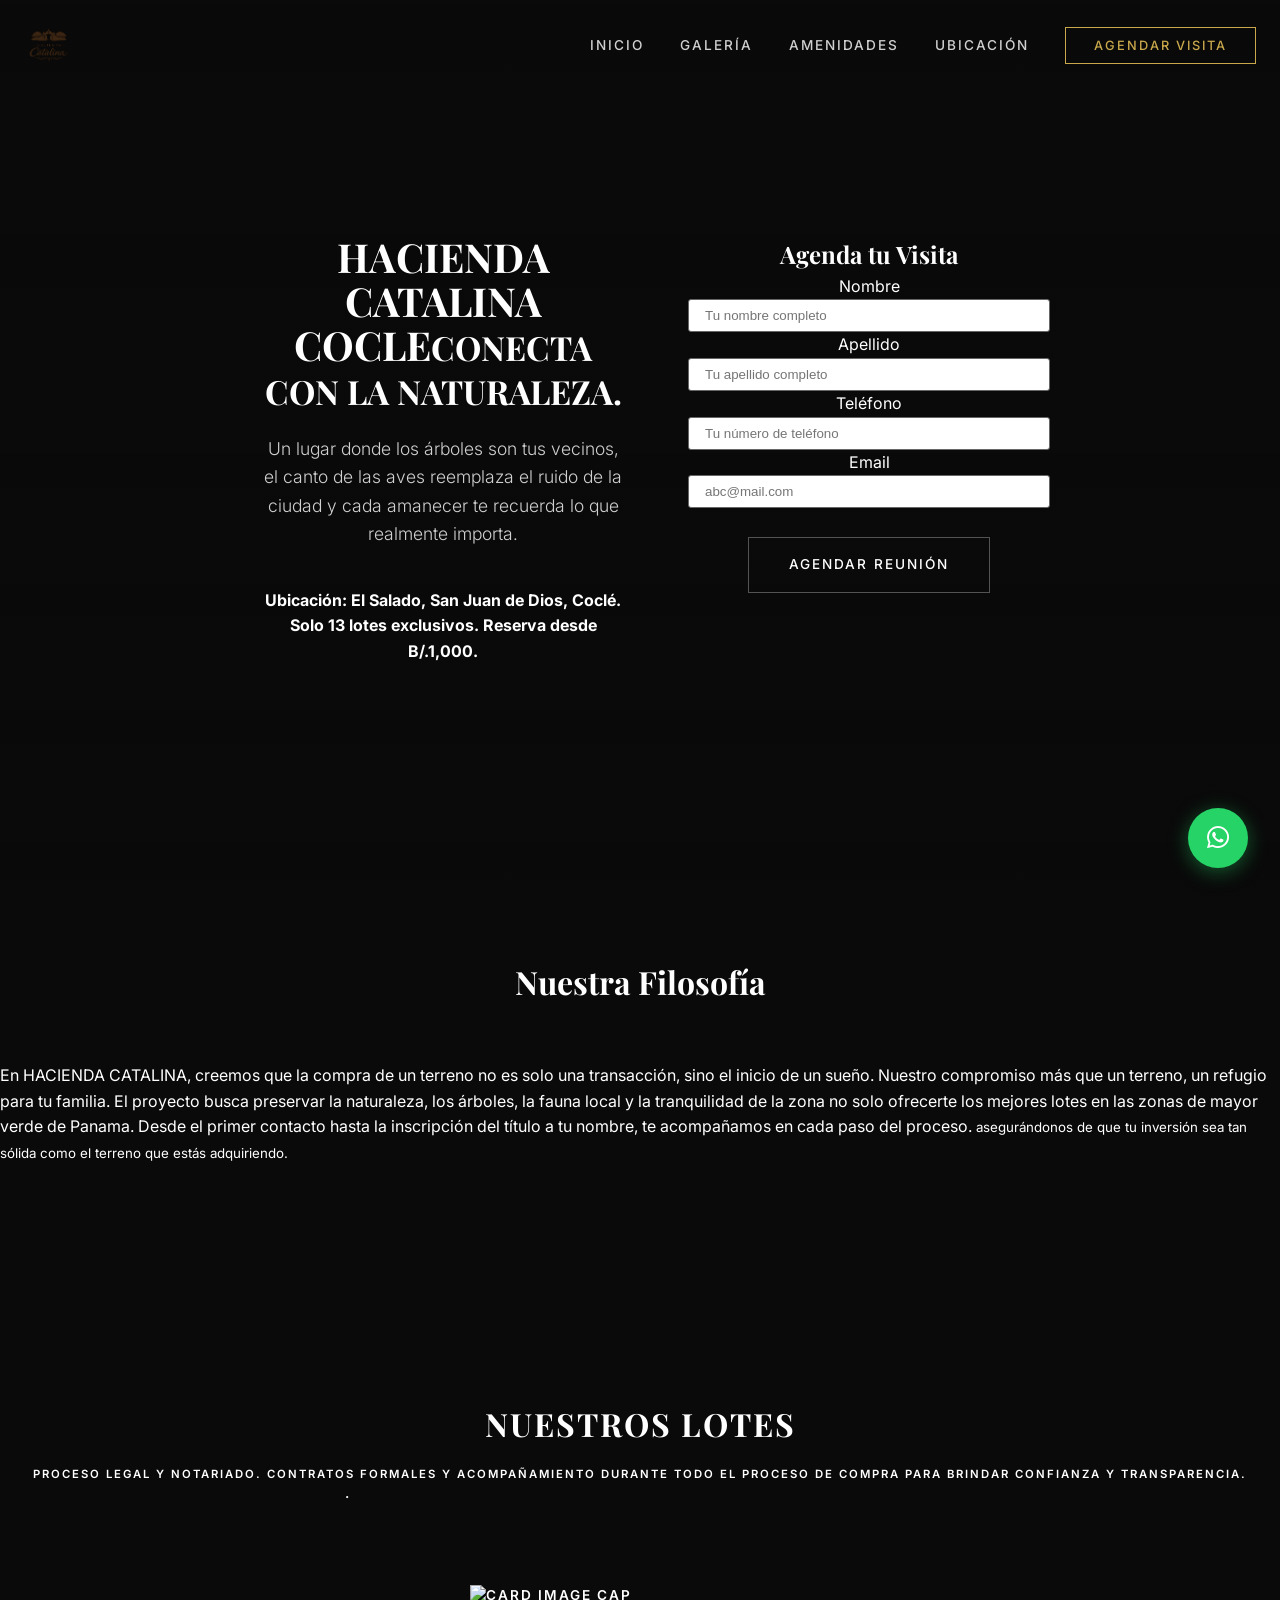
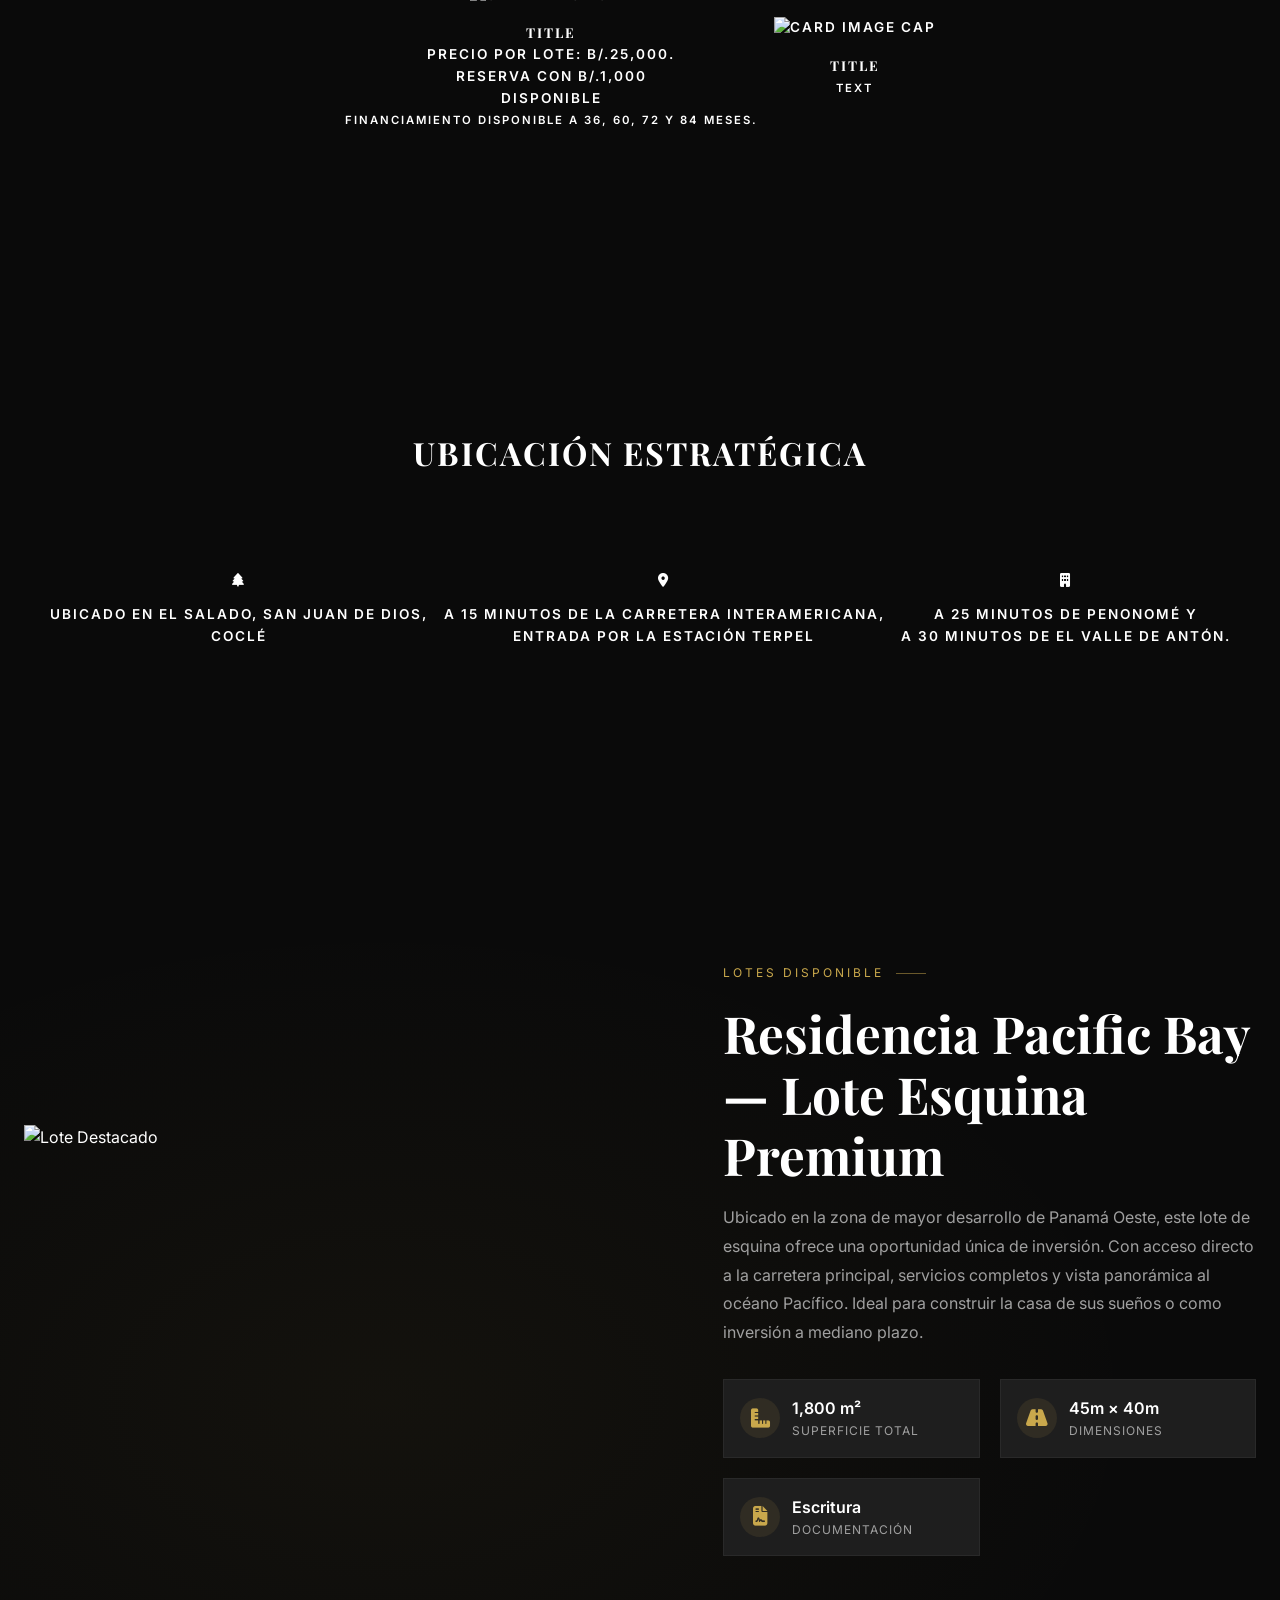
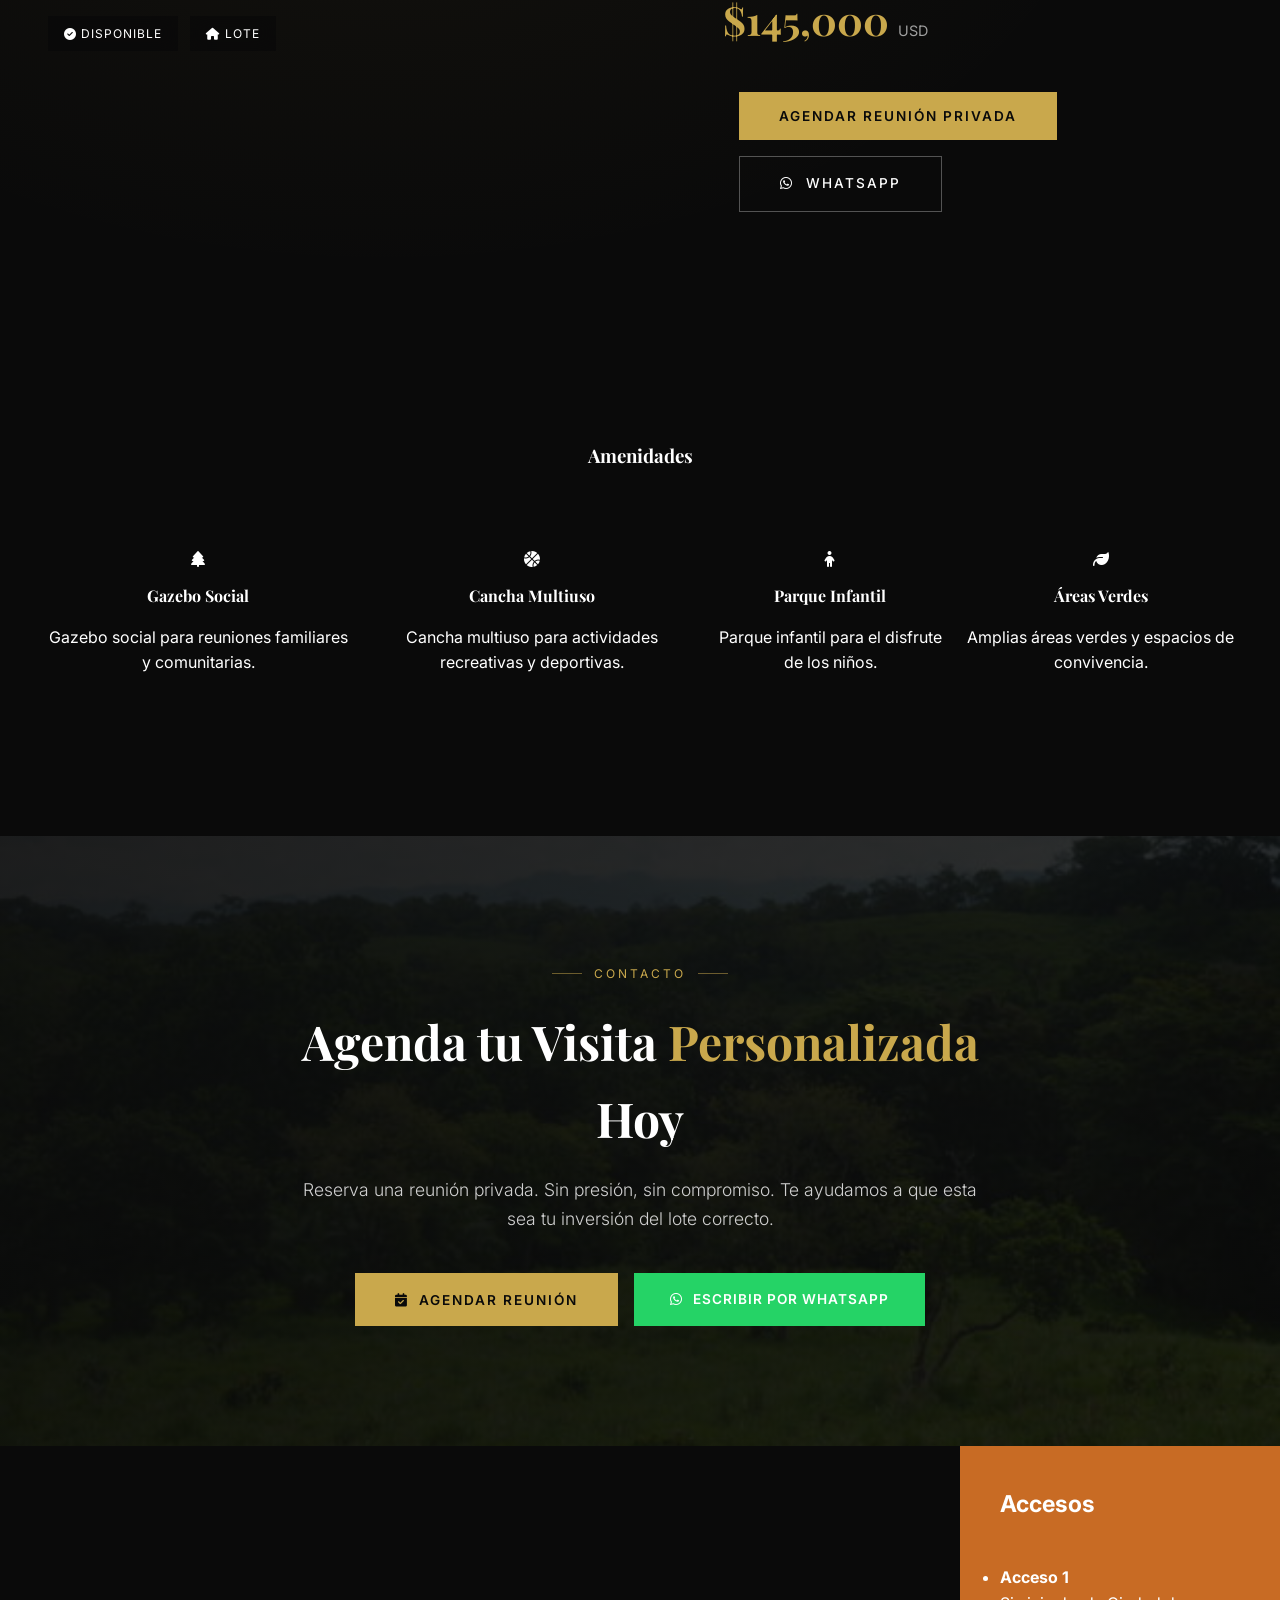
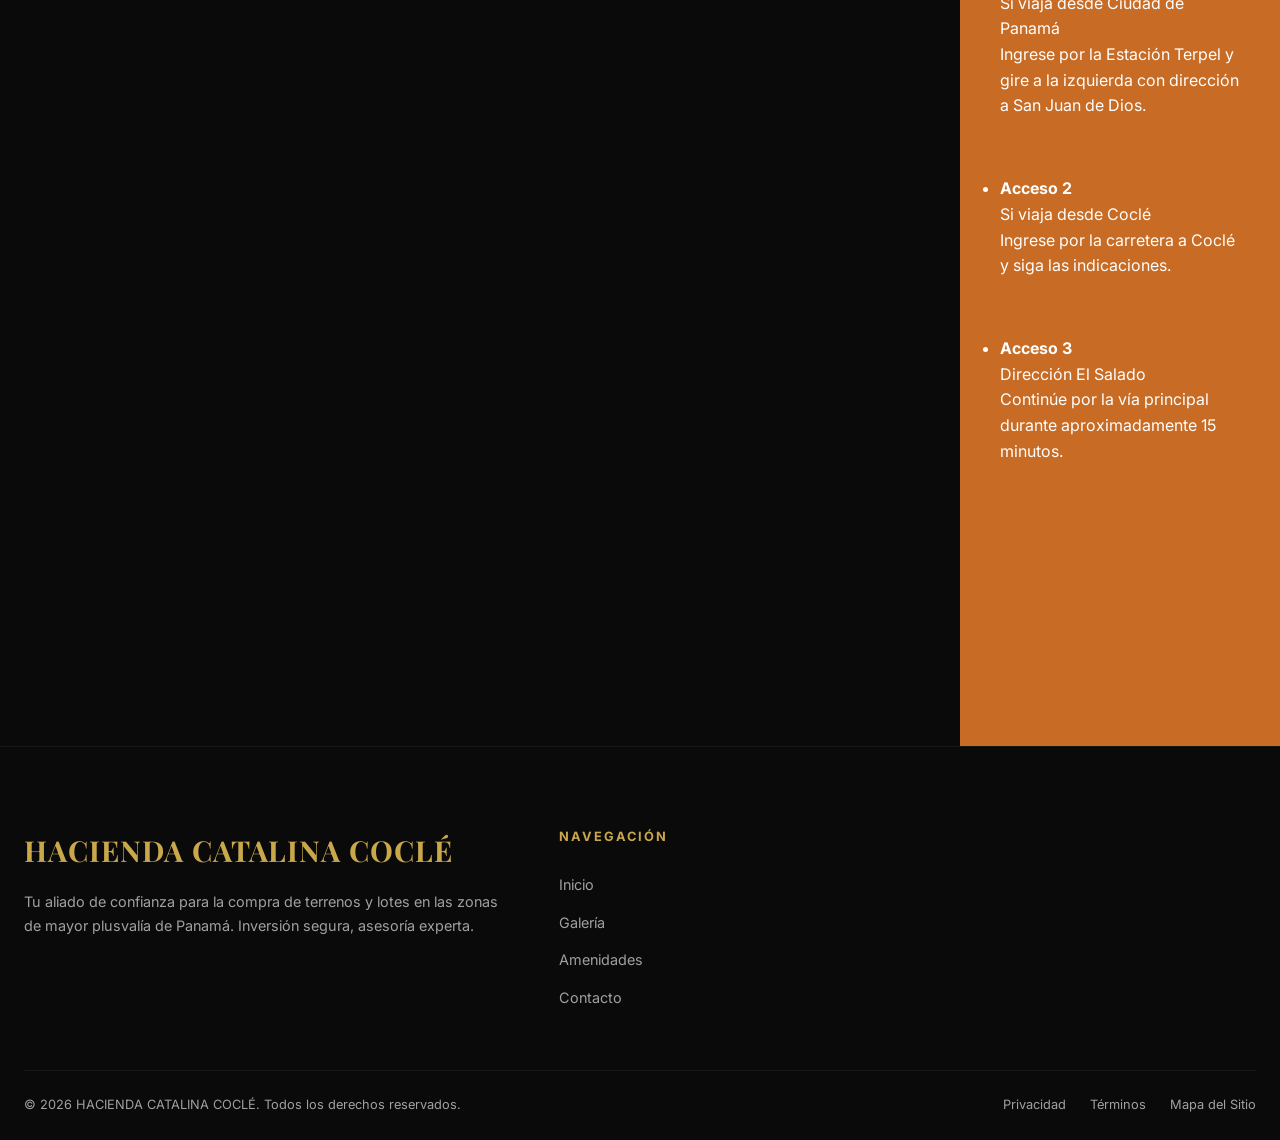
==== index.html @ 60f5fb01 "inversion y seguridad" ====
<!DOCTYPE html>
<html lang="es">

<head>
    <meta charset="UTF-8">
    <meta name="viewport" content="width=device-width, initial-scale=1.0">
    <title>HACIENDA CATALINA COCLÉ — Lotes en Panamá</title>
    <link
        href="https://fonts.googleapis.com/css2?family=Playfair+Display:wght@400;600;700&family=Inter:wght@300;400;500;600;700&display=swap"
        rel="stylesheet">
    <link rel="stylesheet" href="https://cdnjs.cloudflare.com/ajax/libs/font-awesome/6.5.0/css/all.min.css">
    <link rel="stylesheet" href="styles.css">
</head>

<body>

    <!-- Preloader -->
    <div class="preloader" id="preloader">
        <img src="s/HACIENDA CATALINA.png" alt="Cargando..." class="preloader-image" title="Cargando..."
            aria-label="Animación de carga" role="img">
    </div>
    </div>


    <!-- Navbar -->
    <nav class="navbar" id="navbar">
        <div class="container">
            <img src="./HACIENDA CATALINA.png" alt="Logo de Terrenos Panamá" title="Logo de Terrenos Panamá"
                aria-label="Logo de Terrenos Panamá" role="img" class="nav-logo">
            <ul class="nav-links">
                <li><a href="#inicio">Inicio</a></li>
                <li><a href="#galeria">Galería</a></li>
                <li><a href="#amenidades">Amenidades</a></li>
                <li><a href="#ubicacion">Ubicación</a></li>
                <li><a href="#contacto" class="nav-cta">Agendar Visita</a></li>
            </ul>
            <div class="hamburger" id="hamburger">
                <span></span>
                <span></span>
                <span></span>
            </div>
        </div>
    </nav>

    <!-- Mobile Menu -->
    <div class="mobile-menu" id="mobileMenu">
        <a href="#inicio" onclick="closeMobile()">Inicio</a>
        <a href="#galeria" onclick="closeMobile()">Galería</a>
        <a href="#amenidades" onclick="closeMobile()">Amenidades</a>
        <a href="#ubicacion" onclick="closeMobile()">Ubicación</a>
        <a href="#contacto" onclick="closeMobile()">Contacto</a>
    </div>

    <!-- Hero Section -->
    <section class="hero" id="inicio">
        <video class="hero-video" autoplay muted loop>
            <source src="./Video Project.mp4" type="video/mp4" alt="Video de fondo mostrando paisajes verdes y terrenos en Panamá"
                title="Video de fondo mostrando paisajes verdes y terrenos en Panamá"
                aria-label="Video de fondo mostrando paisajes verdes y terrenos en Panamá" role="img">
        </video>
        <div class="hero-overlay"></div>
        <div class="hero-content">

            <div class="content-wrapper">
                <h1 class="hero-title">HACIENDA CATALINA COCLE<small>CONECTA CON LA NATURALEZA.</small></h1>
                <p>Un lugar donde los árboles son tus vecinos, el canto de las aves reemplaza el ruido de la ciudad y
                    cada amanecer te recuerda lo que realmente importa.</p>
                <strong>Ubicación: El Salado, San Juan de Dios, Coclé. Solo 13 lotes exclusivos. Reserva desde
                    B/.1,000.</strong>

            </div>

            <div class="content-wrapper">
                <h2 class="hero-t">Agenda tu Visita</h2>
                <div class="mb-3">
                    <label for="" class="form-label">Nombre</label>
                    <input type="text" class="form-control" name="" id="" aria-describedby="nameHelpId"
                        placeholder="Tu nombre completo" />

                </div>
                <div class="mb-3">
                    <label for="" class="form-label">Apellido</label>
                    <input type="text" class="form-control" name="" id="" aria-describedby="lastnameHelpId"
                        placeholder="Tu apellido completo" />
                </div>
                <div class="mb-3">
                    <label for="" class="form-label">Teléfono</label>
                    <input type="tel" class="form-control" name="" id="" aria-describedby="phoneHelpId"
                        placeholder="Tu número de teléfono" />

                </div>
                <div class="mb-3">
                    <label for="" class="form-label">Email</label>
                    <input type="email" class="form-control" name="" id="" aria-describedby="emailHelpId"
                        placeholder="abc@mail.com" />
                </div>
                <div class="hero-buttons">
                    <a href="#contacto" class="btn-secondary">Agendar Reunión</a>
                </div>

            </div>
        </div>

    </section>

    <section id="nosotros">
        <div class="container nosotros" style="padding: 4rem 0;">
            <h3 class="section-title-nosotros">Nuestra Filosofía
            </h3>
            <p style="margin: 4rem 0; font-size: 1rem;">
                En HACIENDA CATALINA, creemos que la compra de un terreno no es solo una
                transacción, sino el inicio de
                un
                sueño. Nuestro compromiso más que un terreno, un refugio para tu familia. El proyecto busca preservar la
                naturaleza, los árboles, la fauna local y la tranquilidad de la zona no solo ofrecerte los mejores
                lotes en las zonas de mayor verde de Panama. Desde el primer
                contacto hasta la inscripción del título a tu nombre, te acompañamos en cada paso del proceso.
                <small> asegurándonos de que tu inversión sea tan sólida como el terreno que estás adquiriendo.</small>
            </p>

        </div>
    </section>
     <section>
        <div class="start">
            <h3 class="start-title">Nuestros Lotes</h3>
            <small>Proceso legal y notariado. Contratos formales y acompañamiento durante todo el proceso de compra para brindar confianza y transparencia.</small>
            <div class="start-item-center">
                <div class="starts">
                    .<div class="card-group">
                        <div class="card conteiner">
                            <img class="card-img-top" src="holder.js/100x180/" alt="Card image cap" />
                            <div class="card-body text-center">
                                <h4 class="card-title">Title</h4>
                                <div class="card-text">
                                    <p>
                                        Precio por lote: B/.25,000. </p>
                                    <p>
                                       Reserva con B/.1,000 </p>
                                </div><span class="badge bg-secondary rounded-pill">Disponible</span><br>
                                <small>Financiamiento disponible a 36, 60, 72 y 84 meses.</small>

                            </div>
                        </div>
                        <div class="card">
                            <img class="card-img-top" src="holder.js/100x180/" alt="Card image cap" />
                            <div class="card-body">
                                <h4 class="card-title">Title</h4>
                                <div class="card-text">
                                    <small>Text</small>
                                </div>
                            </div>
                        </div>
                    </div>

                </div>
    </section>
    <section id="ubicacion">
        <div class="start">
            <h3 class="start-title">Ubicación Estratégica</h3>
            <div class="start-item-center">
                <div class="starts">
                    <div class="start-item">
                        <i class="fas fa-tree"></i>
                        <p>Ubicado en El Salado, San Juan de Dios,<br> Coclé</p>
                    </div>
                </div>

                <div class="start-item">
                    <i class="fas fa-map-marker-alt"></i>
                    <p>A 15 minutos de la Carretera Interamericana,<br> entrada por la estación Terpel</p>
                </div>
                <div class="start-item
                ">
                    <i class="fas fa-building"></i>
                    <p>A 25 minutos de Penonomé y <br>a 30 minutos de El Valle de Antón.</p>
                </div>
            </div>
        </div>
    </section>
    <!-- Featured Lot -->
    <section class=" section featured" id="lotes">
        <div class="container">
            <div class="featured-grid">
                <div class="featured-image-wrapper reveal">
                    <img src="https://images.unsplash.com/photo-1600596542815-ffad4c1539a9?w=900" alt="Lote Destacado">
                    <div class="featured-image-overlay">
                        <span><i class="fas fa-check-circle"></i> Disponible</span>
                        <span><i class="fas fa-house"></i> Lote</span>
                    </div>
                </div>
                <div class="featured-content reveal">
                    <div class="section-tag">Lotes Disponible</div>
                    <h2 class="section-title">Residencia Pacific Bay — Lote Esquina Premium</h2>
                    <p class="featured-description">
                        Ubicado en la zona de mayor desarrollo de Panamá Oeste, este lote de esquina
                        ofrece una
                        oportunidad única de inversión. Con acceso directo a la carretera principal,
                        servicios completos
                        y vista panorámica al océano Pacífico. Ideal para construir la casa de sus
                        sueños o como
                        inversión a mediano plazo.
                    </p>
                    <div class="featured-specs">
                        <div class="featured-spec">
                            <i class="fas fa-ruler-combined"></i>
                            <div class="featured-spec-info">
                                <span class="spec-val">1,800 m²</span>
                                <span class="spec-label">Superficie Total</span>
                            </div>
                        </div>
                        <div class="featured-spec">
                            <i class="fas fa-road"></i>
                            <div class="featured-spec-info">
                                <span class="spec-val">45m × 40m</span>
                                <span class="spec-label">Dimensiones</span>
                            </div>
                        </div>

                        <div class="featured-spec">
                            <i class="fas fa-file-contract"></i>
                            <div class="featured-spec-info">
                                <span class="spec-val">Escritura</span>
                                <span class="spec-label">Documentación</span>
                            </div>
                        </div>
                    </div>
                    <div class="featured-price">
                        $145,000 <small>USD</small>
                    </div>
                    <div class="hero-buttons" style="justify-content: flex-start;">
                        <button class="btn-primary" onclick="openModal('Lote Pacific Bay Premium')">Agendar Reunión
                            Privada</button>
                        <a href="https://wa.me/50767188806?text=Hola%2C%20me%20interesa%20el%20Lote%20Pacific%20Bay%20Premium"
                            target="_blank" class="btn-secondary">
                            <i class="fab fa-whatsapp"></i>&nbsp; WhatsApp
                        </a>
                    </div>
                </div>
            </div>
        </div>
    </section>
    <section id="amenidades">

        <div class="section-amen-content">
            <h3>Amenidades</h3>
            <div class="card-group">
                <div class="card">
                    <i class="fas fa-tree"></i>
                    <h4>Gazebo Social</h4>
                    <p>Gazebo social para reuniones familiares y comunitarias.</p>
                </div>
                <div class="card">
                    <i class="fas fa-basketball-ball"></i>
                    <h4>Cancha Multiuso</h4>
                    <p>Cancha multiuso para actividades recreativas y deportivas.</p>
                </div>
                <div class="card">
                    <i class="fas fa-child"></i>
                    <h4>Parque Infantil</h4>
                    <p>Parque infantil para el disfrute de los niños.</p>
                </div>
                <div class="card">
                    <i class="fas fa-leaf"></i>
                    <h4>Áreas Verdes</h4>
                    <p>Amplias áreas verdes y espacios de convivencia.</p>
                </div>
            </div>
        </div>

    </section>

    <!-- Gallery -->
    <!-- <section class="section gallery" id="galeria">
        <div class="container">
            <div class="section-header reveal">
                <div class="section-tag">Galería</div>
                <h2 class="section-title">Nuestros Terrenos</h2>
                <p class="section-subtitle">Conoce los entornos donde se ubican nuestros terrenos exclusivos</p>
            </div>
            <div class="gallery-grid reveal">
                <div class="gallery-item">
                    <img src="https://images.unsplash.com/photo-1500382017468-9049fed747ef?w=900" alt="Galería 1">
                    <div class="gallery-item-overlay">
                        <span>Vista aérea — Terrenos en </span>
                    </div>
                </div>
                <div class="gallery-item">
                    <img src="https://images.unsplash.com/photo-1628624747186-a941c476b7ef?w=600" alt="Galería 2">
                    <div class="gallery-item-overlay">
                        <span>Zona verde — </span>
                    </div>
                </div>
                <div class="gallery-item">
                    <img src="https://images.unsplash.com/photo-1558618666-fcd25c85f82e?w=600" alt="Galería 3">
                    <div class="gallery-item-overlay">
                        <span>Desarrollo urbano — </span>
                    </div>
                </div>

            </div>
        </div>
    </section> -->



    <!-- CTA Section -->
    <section class="cta-section">
        <div class="cta-bg">
            <img src="backgrojundand.jpg" alt="CTA Background">
            <div class="cta-bg-overlay"></div>
        </div>
        <div class="container">
            <div class="cta-content reveal">
                <div class="section-tag">Contacto</div>
                <h2>Agenda tu Visita <span style="color: var(--gold);">Personalizada</span> Hoy</h2>
                <p>Reserva una reunión privada. Sin presión, sin compromiso. Te ayudamos a que esta sea tu
                    inversión del lote correcto.</p>
                <div class="cta-buttons">
                    <button class="btn-primary" onclick="openModal('Consulta General')">
                        <i class="fas fa-calendar-check"></i>&nbsp; Agendar Reunión
                    </button>
                    <a href="https://wa.me/5076718-8806?text=Hola%2C%20me%20interesa%20agendar%20una%20visita%20para%20ver%20los%20lotes%20disponibles"
                        target="_blank" class="btn-whatsapp">
                        <i class="fab fa-whatsapp"></i> Escribir por WhatsApp
                    </a>
                </div>
            </div>
        </div>
    </section>


    <!-- Map Section -->
    <section class="map-section" id="ubicacion">
        <iframe
            src="https://www.google.com/maps/embed?pb=!1m24!1m12!1m3!1d1695.3609625934803!2d-80.27034191616184!3d8.508933262557814!2m3!1f0!2f0!3f0!3m2!1i1024!2i768!4f13.1!4m9!3e0!4m3!3m2!1d8.5092065!2d-80.2694702!4m3!3m2!1d8.5092612!2d-80.2694722!5e1!3m2!1ses!2spa!4v1781233127788!5m2!1ses!2spa"
            width="600" height="450" style="border:0;" allowfullscreen="" loading="lazy"
            referrerpolicy="no-referrer-when-downgrade"></iframe>
        <div class="content-map">

            <ul class="list-group">
                <h5>Accesos</h5>
                
                <br>
                <li class="list-group-item d-flex justify-content-between align-items-center active">
                    <strong>Acceso 1</strong>
                    <p>Si viaja desde Ciudad de Panamá</p>
                    <span class="badge bg-secondary rounded-pill">Ingrese por la Estación Terpel y gire a la izquierda
                        con dirección a San Juan de Dios.</span>
                </li>
                <br>
                <li class="list-group-item d-flex justify-content-between align-items-center">
                    <strong>Acceso 2</strong>
                    <p>Si viaja desde Coclé</p>
                    <span class="badge bg-secondary rounded-pill">Ingrese por la carretera a Coclé y siga las
                        indicaciones.</span>
                </li>
                <br>
                <li class="list-group-item d-flex justify-content-between align-items-center disabled">
                    <strong>Acceso 3</strong>
                    <p>Dirección El Salado</p>
                    <span class="badge bg-secondary rounded-pill">Continúe por la vía principal durante aproximadamente
                        15 minutos.
                    </span>
                </li>
            </ul>

        </div>
    </section>

    <!-- Footer -->
    <footer class="footer">
        <div class="container">
            <div class="footer-grid">
                <div class="footer-brand">
                    <a href="#" class="nav-logo">HACIENDA CATALINA COCLÉ</a>
                    <p>Tu aliado de confianza para la compra de terrenos y lotes en las zonas de mayor plusvalía de
                        Panamá. Inversión segura, asesoría experta.</p>

                </div>
                <div class="footer-col">
                    <h4>Navegación</h4>
                    <ul>
                        <li><a href="#inicio">Inicio</a></li>
                        <li><a href="#galeria">Galería</a></li>
                        <li><a href="#amenidades">Amenidades</a></li>
                        <li><a href="#contacto">Contacto</a></li>
                    </ul>
                </div>


            </div>
            <div class="footer-bottom">
                <p>© 2026 HACIENDA CATALINA COCLÉ. Todos los derechos reservados.</p>
                <div class="footer-bottom-links">
                    <a href="#">Privacidad</a>
                    <a href="#">Términos</a>
                    <a href="#sitemap">Mapa del Sitio</a>
                </div>
            </div>
        </div>
    </footer>

    <!-- WhatsApp Float Button -->
    <a href="https://wa.me/50767188806?text=Hola%2C%20me%20interesa%20información%20sobre%20los%20lotes%20disponibles%20en%20TerraPanamá"
        target="_blank" class="whatsapp-float">
        <i class="fab fa-whatsapp"></i>
        <div class="whatsapp-tooltip">¿Necesitas ayuda?</div>
    </a>

    <!-- Modal -->
    <div class="modal-overlay" id="modalOverlay">
        <div class="modal">
            <button class="modal-close" onclick="closeModal()"><i class="fas fa-times"></i></button>
            <h3>Agendar Visita</h3>
            <p id="modalLotName">Completa tus datos para coordinar una reunión.</p>
            <form onsubmit="handleModalSubmit(event)">
                <div class="form-group">
                    <label>Nombre Completo</label>
                    <input type="text" placeholder="Tu nombre" required>
                </div>
                <div class="form-group">
                    <label>Teléfono / WhatsApp</label>
                    <input type="tel" placeholder="+507 000-0000" required>
                </div>
                <div class="form-group">
                    <label>Email</label>
                    <input type="email" placeholder="tu@email.com" required>
                </div>
                <div class="form-group">
                    <label>Fecha Preferida</label>
                    <input type="date" required>
                </div>
                <div class="form-group">
                    <label>Mensaje (Opcional)</label>
                    <textarea placeholder="¿Alguna pregunta o preferencia?"></textarea>
                </div>
                <button type="submit" class="form-submit">
                    <i class="fas fa-calendar-check"></i>&nbsp; Confirmar Reunión
                </button>
            </form>
        </div>
    </div>

    <script>
        // ===== PRELOADER =====
        window.addEventListener('load', () => {
            setTimeout(() => {
                document.getElementById('preloader').classList.add('hidden');
            }, 1400);
        });

        // ===== CUSTOM CURSOR =====
        const cursor = document.getElementById('cursor');
        const cursorDot = document.getElementById('cursorDot');

        document.addEventListener('mousemove', (e) => {
            cursor.style.left = e.clientX - 10 + 'px';
            cursor.style.top = e.clientY - 10 + 'px';
            cursorDot.style.left = e.clientX - 2.5 + 'px';
            cursorDot.style.top = e.clientY - 2.5 + 'px';
        });

        document.querySelectorAll('a, button, .lot-card').forEach(el => {
            el.addEventListener('mouseenter', () => {
                cursor.style.transform = 'scale(1.5)';
                cursor.style.borderColor = 'var(--gold-light)';
            });
            el.addEventListener('mouseleave', () => {
                cursor.style.transform = 'scale(1)';
                cursor.style.borderColor = 'var(--gold)';
            });
        });

        // ===== NAVBAR SCROLL =====
        const navbar = document.getElementById('navbar');
        window.addEventListener('scroll', () => {
            if (window.scrollY > 80) {
                navbar.classList.add('scrolled');
            } else {
                navbar.classList.remove('scrolled');
            }
        });

        // ===== MOBILE MENU =====
        const hamburger = document.getElementById('hamburger');
        const mobileMenu = document.getElementById('mobileMenu');

        hamburger.addEventListener('click', () => {
            hamburger.classList.toggle('active');
            mobileMenu.classList.toggle('active');
        });

        function closeMobile() {
            hamburger.classList.remove('active');
            mobileMenu.classList.remove('active');
        }

        // ===== SCROLL REVEAL =====
        const revealElements = document.querySelectorAll('.reveal');

        const revealObserver = new IntersectionObserver((entries) => {
            entries.forEach(entry => {
                if (entry.isIntersecting) {
                    entry.target.classList.add('active');
                }
            });
        }, {
            threshold: 0.1,
            rootMargin: '0px 0px -50px 0px'
        });

        revealElements.forEach(el => revealObserver.observe(el));

        // ===== COUNTER ANIMATION =====
        const counters = document.querySelectorAll('.stat-number');
        let countersStarted = false;

        const counterObserver = new IntersectionObserver((entries) => {
            entries.forEach(entry => {
                if (entry.isIntersecting && !countersStarted) {
                    countersStarted = true;
                    counters.forEach(counter => {
                        const target = parseInt(counter.getAttribute('data-target'));
                        const duration = 2000;
                        const increment = target / (duration / 16);
                        let current = 0;

                        const updateCounter = () => {
                            current += increment;
                            if (current < target) {
                                counter.textContent = Math.ceil(current);
                                requestAnimationFrame(updateCounter);
                            } else {
                                counter.textContent = target + '+';
                            }
                        };
                        updateCounter();
                    });
                }
            });
        }, { threshold: 0.5 });

        counters.forEach(counter => counterObserver.observe(counter));

        // ===== MODAL =====
        function openModal(lotName) {
            document.getElementById('modalLotName').textContent = `Lote: ${lotName} — Completa tus datos para coordinar una reunión.`;
            document.getElementById('modalOverlay').classList.add('active');
            document.body.style.overflow = 'hidden';
        }

        function closeModal() {
            document.getElementById('modalOverlay').classList.remove('active');
            document.body.style.overflow = '';
        }

        document.getElementById('modalOverlay').addEventListener('click', (e) => {
            if (e.target === document.getElementById('modalOverlay')) {
                closeModal();
            }
        });

        // ===== WHATSAPP =====
        function openWhatsApp(lotName) {
            const message = encodeURIComponent(`Hola, me interesa el "${lotName}". ¿Podrían darme más información?`);
            window.open(`https://wa.me/50767188806?text=${message}`, '_blank');
        }

        // ===== FORM HANDLERS =====
        function handleSubmit(e) {
            e.preventDefault();
            alert('¡Gracias por tu interés! Muy pronto me comunicará contigo en las próximas 24 horas.');
            e.target.reset();
        }

        function handleModalSubmit(e) {
            e.preventDefault();
            alert('¡Reunión agendada exitosamente! Recibirás una confirmación por email y WhatsApp.');
            closeModal();
            e.target.reset();
        }

        // ===== SMOOTH SCROLL FOR NAV LINKS =====
        document.querySelectorAll('a[href^="#"]').forEach(anchor => {
            anchor.addEventListener('click', function (e) {
                e.preventDefault();
                const target = document.querySelector(this.getAttribute('href'));
                if (target) {
                    target.scrollIntoView({
                        behavior: 'smooth',
                        block: 'start'
                    });
                }
            });
        });

        // ===== PARALLAX EFFECT ON HERO =====
        window.addEventListener('scroll', () => {
            const scrolled = window.scrollY;
            const heroVideo = document.querySelector('.hero-video');
            if (heroVideo && scrolled < window.innerHeight) {
                heroVideo.style.transform = `translateY(${scrolled * 0.3}px)`;
            }
        });
    </script>
</body>

</html>
---- styles.css ----
/* ===== RESET & BASE ===== */
*,
*::before,
*::after {
    margin: 0;
    padding: 0;
    box-sizing: border-box;
}

:root {
    --gold: #C9A84C;
    --gold-light: #E8D5A3;
    --gold-dark: #A07D2E;
    --dark: #0A0A0A;
    --dark-2: #141414;
    --dark-3: #1E1E1E;
    --dark-4: #2A2A2A;
    --white: #FFFFFF;
    --gray: #A0A0A0;
    --gray-light: #D0D0D0;
    --green-whatsapp: #25D366;
    --transition: all 0.4s cubic-bezier(0.25, 0.46, 0.45, 0.94);
}

html {
    scroll-behavior: smooth;
    overflow-x: hidden;
}

body {
    font-family: 'Inter', sans-serif;
    background-color: var(--dark);
    color: var(--white);
    line-height: 1.6;
    overflow-x: hidden;
}

h1,
h2,
h3,
h4 {
    font-family: 'Playfair Display', serif;
}

a {
    text-decoration: none;
    color: inherit;
}

img {
    max-width: 100%;
    display: block;
}

.container {
    max-width: 1280px;
    margin: 0 auto;
    padding: 0 24px;
}

/* ===== PRELOADER ===== */
.preloader {
    position: fixed;
    top: 0;
    left: 0;
    width: 100%;
    height: 100%;
    background: var(--dark);
    display: flex;
    align-items: center;
    justify-content: center;
    z-index: 99999;
    transition: opacity 0.8s ease, visibility 0.8s ease;
}

.preloader.hidden {
    opacity: 0;
    visibility: hidden;
}

.preloader-logo {
    width: 120px;
    height: 120px;
    font-family: 'Playfair Display', serif;
    font-size: 2.5rem;
    color: var(--gold);
    animation: pulse 1.5s ease-in-out infinite;
}

.preloader-logo span {
    color: var(--white);
}

@keyframes pulse {

    0%,
    100% {
        opacity: 0.4;
        transform: scale(0.98);
    }

    50% {
        opacity: 1;
        transform: scale(1);
    }
}

/* ===== CUSTOM CURSOR ===== */
.cursor {
    width: 20px;
    height: 20px;
    border: 2px solid var(--gold);
    border-radius: 50%;
    position: fixed;
    pointer-events: none;
    z-index: 99998;
    transition: transform 0.15s ease, opacity 0.15s ease;
    mix-blend-mode: difference;
}

.cursor-dot {
    width: 5px;
    height: 5px;
    background: var(--gold);
    border-radius: 50%;
    position: fixed;
    pointer-events: none;
    z-index: 99998;
}

/* ===== NAVBAR ===== */
.navbar {
    position: fixed;
    top: 0;
    left: 0;
    width: 100%;
    z-index: 1000;
    padding: 20px 0;
    transition: var(--transition);
}

.navbar.scrolled {
    color: var(--black);
    background: rgba(233, 232, 232, 0.95);
    backdrop-filter: blur(20px);
    padding: 12px 0;
    border-bottom: 1px solid rgba(201, 168, 76, 0.15);
}

.navbar .container {
    display: flex;
    align-items: center;
    justify-content: space-between;
}

.navbar.scrolled a {
    color: var(--dark);
}

.nav-logo {

    font-family: 'Playfair Display', serif;
    font-size: 1.6rem;
    font-weight: 700;
    color: var(--gold);
    letter-spacing: 1px;
}

.navbar .nav-logo {
    width: 50px;
    height: 50px;
    position: relative;
    object-fit: contain;
    object-position: left;

}

.nav-links {
    display: flex;
    list-style: none;
    gap: 36px;
    align-items: center;
}

.nav-links a {
    font-size: 0.85rem;
    font-weight: 500;
    text-transform: uppercase;
    letter-spacing: 2px;
    color: var(--gray-light);
    transition: var(--transition);
    position: relative;
}

.nav-links a::after {
    content: '';
    position: absolute;
    bottom: -4px;
    left: 0;
    width: 0;
    height: 1px;
    background: var(--gold);
    transition: var(--transition);
}

.nav-links a:hover {
    color: var(--gold);
}

.nav-links a:hover::after {
    width: 100%;
}

.nav-cta {
    padding: 10px 28px !important;
    border: 1px solid var(--gold) !important;
    color: var(--gold) !important;
    font-size: 0.8rem !important;
    letter-spacing: 2px !important;
    transition: var(--transition);
}

.nav-cta:hover {
    background: var(--gold) !important;
    color: var(--dark) !important;
}

.nav-cta::after {
    display: none !important;
}

/* Mobile Menu */
.hamburger {
    display: none;
    flex-direction: column;
    gap: 6px;
    cursor: pointer;
    z-index: 1001;
}

.hamburger span {
    width: 28px;
    height: 2px;
    background: var(--white);
    transition: var(--transition);
}

.hamburger.active span:nth-child(1) {
    transform: rotate(45deg) translate(5px, 6px);
}

.hamburger.active span:nth-child(2) {
    opacity: 0;
}

.hamburger.active span:nth-child(3) {
    transform: rotate(-45deg) translate(5px, -6px);
}

.mobile-menu {
    position: fixed;
    top: 0;
    right: -100%;
    width: 100%;
    height: 100vh;
    background: rgba(10, 10, 10, 0.98);
    backdrop-filter: blur(30px);
    display: flex;
    flex-direction: column;
    align-items: center;
    justify-content: center;
    gap: 32px;
    transition: right 0.5s cubic-bezier(0.77, 0, 0.175, 1);
    z-index: 999;
}

.mobile-menu.active {
    right: 0;
}

.mobile-menu a {
    font-family: 'Playfair Display', serif;
    font-size: 2rem;
    color: var(--white);
    transition: var(--transition);
}

.mobile-menu a:hover {
    color: var(--gold);
}

/* ===== HERO SECTION ===== */
.hero {
    position: relative;
    height: 100vh;
    min-height: 700px;
    display: flex;
    align-items: center;
    justify-content: center;
    overflow: hidden;
}

.hero-video {
    position: absolute;
    top: 0;
    left: 0;
    width: 100%;
    height: 100%;
    object-fit: cover;
    z-index: 0;

}

.hero-overlay {
    position: absolute;
    top: 0;
    left: 0;
    width: 100%;
    height: 100%;
    background: linear-gradient(180deg,
            rgba(10, 10, 10, 0.4) 0%,
            rgba(10, 10, 10, 0.6) 50%,
            rgba(10, 10, 10, 0.95) 100%);
    z-index: 1;
}

.hero-content {
    display: grid;
    grid-template-columns: 1fr 1fr;
    position: relative;
    z-index: 2;
    text-align: center;
    max-width: 900px;
    padding: 0 24px;
}

.content-wrapper {
    padding: .5rem 1rem;
    margin-left: 2rem;
    flex-direction: column;
    align-items: center;
    gap: 16px;
}


.hero-badge {
    display: inline-flex;
    align-items: center;
    gap: 8px;
    padding: 8px 20px;
    border: 1px solid rgba(201, 168, 76, 0.4);
    border-radius: 50px;
    font-size: 0.75rem;
    text-transform: uppercase;
    letter-spacing: 3px;
    color: var(--gold);
    margin-bottom: 32px;
    animation: fadeInDown 1s ease 0.3s both;
}

.hero-badge i {
    font-size: 0.6rem;
}

.hero h1 {
    font-size: clamp(2.5rem, 3vw, 3rem);
    font-weight: 700;
    line-height: 1.1;
    margin-bottom: 24px;
    animation: fadeInUp 1s ease 0.5s both;
}

.hero h1 .highlight {
    color: var(--gold);
    position: relative;
}

.hero h1 .highlight::after {
    content: '';
    position: absolute;
    bottom: 4px;
    left: 0;
    width: 100%;
    height: 3px;
    background: var(--gold);
    opacity: 0.3;
}

.hero p {
    font-size: 1.1rem;
    color: var(--gray-light);
    max-width: 600px;
    margin: 0 auto 40px;
    font-weight: 300;
    animation: fadeInUp 1s ease 0.7s both;
}

.hero-content input[type="text"],
input[type="email"],
input[type="tel"] {
    border: 1px solid #666;
    border-radius: 3px;
    padding: .5rem 1rem;
    transition: all .3s;
    width: 100%;
    animation: fadeInUp 1s ease 0.9s both;
}

.hero-buttons {
    margin: 1.3rem 0;
    padding: .5rem 1rem;
    display: flex;
    gap: 16px;
    justify-content: center;
    flex-wrap: wrap;
    animation: fadeInUp 1s ease 0.9s both;
}

.start {
    display: flex;
    flex-direction: column;
    margin: auto 0;
    padding: 7rem 0;
    font-family: 'Inter', sans-serif;
    font-size: 0.85rem;
    font-weight: 600;
    text-transform: uppercase;
    letter-spacing: 2px;
    border: none;
    cursor: pointer;
    transition: var(--transition);
    position: relative;
    overflow: hidden;
    align-items: center;
}

.start-title,
.section-title-nosotros {
    align-items: center;
    text-align: center;
    font-size: clamp(1.5rem, 3vw, 2rem);
    font-weight: 700;
    line-height: 1.1;
    margin-bottom: 24px;
    animation: fadeInUp 1s ease 0.5s both;
}

.start-item-center,
.card-group {
    margin: auto 0;
    display: flex;
    align-items: center;
    gap: 16px;
}

.start .start-item,
.card {
    text-align: center;
    padding: 5rem 0;
    margin: auto 0;
    display: flex;
    flex-direction: column;
    align-items: center;
    gap: 16px;
}

.btn-primary {
    padding: 16px 40px;
    background: var(--gold);
    color: var(--dark);
    font-family: 'Inter', sans-serif;
    font-size: 0.85rem;
    font-weight: 600;
    text-transform: uppercase;
    letter-spacing: 2px;
    border: none;
    cursor: pointer;
    transition: var(--transition);
    position: relative;
    overflow: hidden;
}

.btn-primary::before {
    content: '';
    position: absolute;
    top: 0;
    left: -100%;
    width: 100%;
    height: 100%;
    background: linear-gradient(90deg, transparent, rgba(255, 255, 255, 0.2), transparent);
    transition: left 0.5s ease;
}

.btn-primary:hover::before {
    left: 100%;
}

.btn-primary:hover {
    background: var(--gold-light);
    transform: translateY(-2px);
    box-shadow: 0 10px 30px rgba(201, 168, 76, 0.3);
}

.btn-secondary {
    padding: 16px 40px;
    background: transparent;
    color: var(--white);
    font-family: 'Inter', sans-serif;
    font-size: 0.85rem;
    font-weight: 500;
    text-transform: uppercase;
    letter-spacing: 2px;
    border: 1px solid rgba(255, 255, 255, 0.3);
    cursor: pointer;
    transition: var(--transition);
}

.btn-secondary:hover {
    border-color: var(--gold);
    color: var(--gold);
    transform: translateY(-2px);
}

.hero-scroll {
    position: absolute;
    bottom: 40px;
    left: 50%;
    transform: translateX(-50%);
    z-index: 2;
    display: flex;
    flex-direction: column;
    align-items: center;
    gap: 8px;
    animation: fadeInUp 1s ease 1.2s both;
}

.hero-scroll span {
    font-size: 0.7rem;
    text-transform: uppercase;
    letter-spacing: 3px;
    color: var(--gray);
}

.scroll-line {
    width: 1px;
    height: 40px;
    background: linear-gradient(to bottom, var(--gold), transparent);
    animation: scrollLine 2s ease-in-out infinite;
}

@keyframes scrollLine {

    0%,
    100% {
        opacity: 0;
        transform: scaleY(0);
        transform-origin: top;
    }

    50% {
        opacity: 1;
        transform: scaleY(1);
    }
}

/* ===== STATS BAR ===== */
.stats-bar {
    background: var(--dark-2);
    border-top: 1px solid rgba(201, 168, 76, 0.1);
    border-bottom: 1px solid rgba(201, 168, 76, 0.1);
    padding: 48px 0;
}

.stats-grid {
    display: grid;
    grid-template-columns: repeat(4, 1fr);
    gap: 32px;
    text-align: center;
}

.stat-item {
    position: relative;
}

.stat-item:not(:last-child)::after {
    content: '';
    position: absolute;
    right: 0;
    top: 50%;
    transform: translateY(-50%);
    width: 1px;
    height: 40px;
    background: rgba(201, 168, 76, 0.2);
}

.stat-number {
    font-family: 'Playfair Display', serif;
    font-size: 2.8rem;
    font-weight: 700;
    color: var(--gold);
    line-height: 1;
    margin-bottom: 8px;
}

.stat-label {
    font-size: 0.8rem;
    text-transform: uppercase;
    letter-spacing: 2px;
    color: var(--gray);
}

/* ===== SECTION STYLES ===== */
.section {
    padding: 120px 0;
}

.section-header {
    text-align: center;
    margin-bottom: 72px;
}

.section-tag {
    display: inline-flex;
    align-items: center;
    gap: 12px;
    font-size: 0.75rem;
    text-transform: uppercase;
    letter-spacing: 3px;
    color: var(--gold);
    margin-bottom: 20px;
}

.section-tag::before,
.section-tag::after {
    content: '';
    width: 30px;
    height: 1px;
    background: var(--gold);
    opacity: 0.5;
}

.section-title {
    font-size: clamp(2rem, 4vw, 3.2rem);
    font-weight: 700;
    line-height: 1.2;
    margin-bottom: 20px;
}

.section-subtitle {
    font-size: 1.05rem;
    color: var(--gray);
    max-width: 600px;
    margin: 0 auto;
    font-weight: 300;
}

/* ===== ABOUT / WHY US ===== */
.about {
    background: var(--dark);
}

.about-grid {
    display: grid;
    grid-template-columns: 1fr 1fr;
    gap: 80px;
    align-items: center;
}

.about-image {
    position: relative;
}

.about-image img {
    width: 100%;
    height: 500px;
    object-fit: cover;
}

.about-image::before {
    content: '';
    position: absolute;
    top: -20px;
    left: -20px;
    width: 100px;
    height: 100px;
    border-top: 2px solid var(--gold);
    border-left: 2px solid var(--gold);
    z-index: 1;
}

.about-image::after {
    content: '';
    position: absolute;
    bottom: -20px;
    right: -20px;
    width: 100px;
    height: 100px;
    border-bottom: 2px solid var(--gold);
    border-right: 2px solid var(--gold);
}

.about-content .section-tag {
    justify-content: flex-start;
}

.about-content .section-tag::before {
    display: none;
}

.about-content .section-title {
    text-align: left;
}

.about-text {
    color: var(--gray);
    font-size: 1rem;
    line-height: 1.8;
    margin-bottom: 32px;
}

.about-features {
    display: grid;
    grid-template-columns: 1fr 1fr;
    gap: 20px;
    margin-bottom: 40px;
}

.about-feature {
    display: flex;
    align-items: center;
    gap: 12px;
}

.about-feature i {
    color: var(--gold);
    font-size: 0.9rem;
}

.about-feature span {
    font-size: 0.9rem;
    color: var(--gray-light);
}

/* ===== LOTS / PROPERTIES ===== */
.lots {
    background: var(--dark-2);
}

.lots-grid {
    display: grid;
    grid-template-columns: repeat(3, 1fr);
    gap: 32px;
}

.lot-card {
    background: var(--dark-3);
    border: 1px solid rgba(255, 255, 255, 0.05);
    overflow: hidden;
    transition: var(--transition);
    position: relative;
    group: lot;
}

.lot-card:hover {
    transform: translateY(-8px);
    border-color: rgba(201, 168, 76, 0.3);
    box-shadow: 0 20px 60px rgba(0, 0, 0, 0.4);
}

.lot-image {
    position: relative;
    height: 280px;
    overflow: hidden;
}

.lot-image img {
    width: 100%;
    height: 100%;
    object-fit: cover;
    transition: transform 0.6s ease;
}

.lot-card:hover .lot-image img {
    transform: scale(1.08);
}

.lot-badge {
    position: absolute;
    top: 16px;
    left: 16px;
    padding: 6px 16px;
    background: var(--gold);
    color: var(--dark);
    font-size: 0.7rem;
    font-weight: 700;
    text-transform: uppercase;
    letter-spacing: 1px;
}

.lot-badge.sold {
    background: #e74c3c;
    color: white;
}

.lot-badge.reserved {
    background: var(--gray);
    color: var(--dark);
}

.lot-price-tag {
    position: absolute;
    bottom: 16px;
    right: 16px;
    padding: 8px 20px;
    background: rgba(10, 10, 10, 0.9);
    backdrop-filter: blur(10px);
    color: var(--gold);
    font-family: 'Playfair Display', serif;
    font-size: 1.2rem;
    font-weight: 700;
}

.lot-info {
    padding: 28px;
}

.lot-location {
    display: flex;
    align-items: center;
    gap: 6px;
    font-size: 0.8rem;
    color: var(--gold);
    margin-bottom: 8px;
}

.lot-location i {
    font-size: 0.7rem;
}

.lot-name {
    font-size: 1.3rem;
    font-weight: 600;
    margin-bottom: 16px;
    line-height: 1.3;
}

.lot-specs {
    display: grid;
    grid-template-columns: repeat(3, 1fr);
    gap: 16px;
    padding: 20px 0;
    border-top: 1px solid rgba(255, 255, 255, 0.08);
    border-bottom: 1px solid rgba(255, 255, 255, 0.08);
    margin-bottom: 20px;
}

.lot-spec {
    text-align: center;
}

.lot-spec i {
    color: var(--gold);
    font-size: 1rem;
    margin-bottom: 6px;
    display: block;
}

.lot-spec-value {
    font-size: 0.95rem;
    font-weight: 600;
    margin-bottom: 2px;
}

.lot-spec-label {
    font-size: 0.7rem;
    color: var(--gray);
    text-transform: uppercase;
    letter-spacing: 1px;
}

.lot-address {
    font-size: 0.85rem;
    color: var(--gray);
    margin-bottom: 20px;
    display: flex;
    align-items: flex-start;
    gap: 8px;
}

.lot-address i {
    color: var(--gold);
    margin-top: 3px;
}

.lot-cta {
    display: flex;
    gap: 12px;
}

.lot-btn {
    flex: 1;
    padding: 12px;
    text-align: center;
    font-size: 0.8rem;
    font-weight: 600;
    text-transform: uppercase;
    letter-spacing: 1px;
    transition: var(--transition);
    cursor: pointer;
    border: none;
    font-family: 'Inter', sans-serif;
}

.lot-btn-primary {
    background: var(--gold);
    color: var(--dark);
}

.lot-btn-primary:hover {
    background: var(--gold-light);
}

.lot-btn-secondary {
    background: transparent;
    border: 1px solid rgba(255, 255, 255, 0.15);
    color: var(--white);
}

.lot-btn-secondary:hover {
    border-color: var(--gold);
    color: var(--gold);
}

/* ===== FEATURED LOT ===== */
.featured {
    background: var(--dark);
    position: relative;
    overflow: hidden;
}

.featured::before {
    content: '';
    position: absolute;
    top: 0;
    left: 0;
    width: 100%;
    height: 100%;
    background: radial-gradient(ellipse at 30% 50%, rgba(201, 168, 76, 0.05) 0%, transparent 60%);
}

.featured-grid {
    display: grid;
    grid-template-columns: 1.2fr 1fr;
    gap: 60px;
    align-items: center;
    position: relative;
    z-index: 1;
}

.featured-image-wrapper {
    position: relative;
}

.featured-image-wrapper img {
    width: 100%;
    height: 550px;
    object-fit: cover;
}

.featured-image-overlay {
    position: absolute;
    bottom: 24px;
    left: 24px;
    display: flex;
    gap: 12px;
}

.featured-image-overlay span {
    padding: 8px 16px;
    background: rgba(10, 10, 10, 0.85);
    backdrop-filter: blur(10px);
    font-size: 0.75rem;
    text-transform: uppercase;
    letter-spacing: 1px;
}

.featured-content .section-tag {
    justify-content: flex-start;
}

.featured-content .section-tag::before {
    display: none;
}

.featured-content .section-title {
    text-align: left;
    margin-bottom: 16px;
}

.featured-description {
    color: var(--gray);
    line-height: 1.8;
    margin-bottom: 32px;
}

.featured-specs {
    display: grid;
    grid-template-columns: repeat(2, 1fr);
    gap: 20px;
    margin-bottom: 32px;
}

.featured-spec {
    display: flex;
    align-items: center;
    gap: 12px;
    padding: 16px;
    background: var(--dark-3);
    border: 1px solid rgba(255, 255, 255, 0.05);
}

.featured-spec i {
    font-size: 1.2rem;
    color: var(--gold);
    width: 40px;
    height: 40px;
    display: flex;
    align-items: center;
    justify-content: center;
    background: rgba(201, 168, 76, 0.1);
    border-radius: 50%;
}

.featured-spec-info span {
    display: block;
}

.featured-spec-info .spec-val {
    font-weight: 600;
    font-size: 1rem;
}

.featured-spec-info .spec-label {
    font-size: 0.75rem;
    color: var(--gray);
    text-transform: uppercase;
    letter-spacing: 1px;
}

.featured-price {
    font-family: 'Playfair Display', serif;
    font-size: 2.5rem;
    font-weight: 700;
    color: var(--gold);
    margin-bottom: 32px;
}

.featured-price small {
    font-size: 0.9rem;
    color: var(--gray);
    font-family: 'Inter', sans-serif;
    font-weight: 400;
}

/* ===== GALLERY ===== */
.gallery {
    background: var(--dark-2);
}

.gallery-grid {
    display: grid;
    grid-template-columns: repeat(4, 1fr);
    grid-template-rows: repeat(2, 250px);
    gap: 16px;
}

.gallery-item {
    position: relative;
    overflow: hidden;
    cursor: pointer;
}

.gallery-item:nth-child(1) {
    grid-column: span 2;
    grid-row: span 2;
}

.gallery-item img {
    width: 100%;
    height: 100%;
    object-fit: cover;
    transition: transform 0.6s ease;
}

.gallery-item:hover img {
    transform: scale(1.05);
}

.gallery-item-overlay {
    position: absolute;
    top: 0;
    left: 0;
    width: 100%;
    height: 100%;
    background: linear-gradient(to top, rgba(10, 10, 10, 0.7), transparent);
    opacity: 0;
    transition: var(--transition);
    display: flex;
    align-items: flex-end;
    padding: 24px;
}

.gallery-item:hover .gallery-item-overlay {
    opacity: 1;
}

.gallery-item-overlay span {
    font-size: 0.85rem;
    font-weight: 500;
}

/* ===== TESTIMONIALS ===== */
.testimonials {
    background: var(--dark);
    position: relative;
}

.testimonials-grid {
    display: grid;
    grid-template-columns: repeat(3, 1fr);
    gap: 32px;
}

.testimonial-card {
    background: var(--dark-3);
    border: 1px solid rgba(255, 255, 255, 0.05);
    padding: 40px;
    transition: var(--transition);
    position: relative;
}

.testimonial-card:hover {
    border-color: rgba(201, 168, 76, 0.2);
    transform: translateY(-4px);
}

.testimonial-quote {
    font-size: 3rem;
    color: var(--gold);
    opacity: 0.3;
    font-family: 'Playfair Display', serif;
    line-height: 1;
    margin-bottom: 16px;
}

.testimonial-text {
    color: var(--gray-light);
    font-size: 0.95rem;
    line-height: 1.8;
    margin-bottom: 24px;
    font-style: italic;
}

.testimonial-author {
    display: flex;
    align-items: center;
    gap: 12px;
}

.testimonial-avatar {
    width: 48px;
    height: 48px;
    border-radius: 50%;
    background: var(--dark-4);
    display: flex;
    align-items: center;
    justify-content: center;
    color: var(--gold);
    font-family: 'Playfair Display', serif;
    font-size: 1.2rem;
    font-weight: 700;
}

.testimonial-name {
    font-weight: 600;
    font-size: 0.95rem;
}

.testimonial-role {
    font-size: 0.8rem;
    color: var(--gray);
}

.testimonial-stars {
    color: var(--gold);
    font-size: 0.75rem;
    margin-top: 4px;
}

/* ===== CTA SECTION ===== */
.cta-section {
    position: relative;
    padding: 120px 0;
    overflow: hidden;
}

.cta-bg {
    position: absolute;
    top: 0;
    left: 0;
    width: 100%;
    height: 100%;
}

.cta-bg img {
    width: 100%;
    height: 100%;
    object-fit: cover;
}

.cta-bg-overlay {
    position: absolute;
    top: 0;
    left: 0;
    width: 100%;
    height: 100%;
    background: linear-gradient(135deg, rgba(10, 10, 10, 0.92), rgba(10, 10, 10, 0.8));
}

.cta-content {
    position: relative;
    z-index: 1;
    text-align: center;
    max-width: 700px;
    margin: 0 auto;
}

.cta-content h2 {
    font-size: clamp(2rem, 4vw, 3rem);
    margin-bottom: 20px;
}

.cta-content p {
    color: var(--gray-light);
    font-size: 1.1rem;
    margin-bottom: 40px;
    font-weight: 300;
}

.cta-buttons {
    display: flex;
    gap: 16px;
    justify-content: center;
    flex-wrap: wrap;
}

.btn-whatsapp {
    display: inline-flex;
    align-items: center;
    gap: 10px;
    padding: 16px 36px;
    background: var(--green-whatsapp);
    color: var(--white);
    font-size: 0.85rem;
    font-weight: 600;
    text-transform: uppercase;
    letter-spacing: 1px;
    border: none;
    cursor: pointer;
    transition: var(--transition);
}

.btn-whatsapp:hover {
    background: #20bd5a;
    transform: translateY(-2px);
    box-shadow: 0 10px 30px rgba(37, 211, 102, 0.3);
}

/* ===== CONTACT ===== */
.contact {
    background: var(--dark-2);
}

.contact-grid {
    display: grid;
    grid-template-columns: 1fr 1.2fr;
    gap: 60px;
}

.contact-info h3 {
    font-size: 1.8rem;
    margin-bottom: 16px;
}

.contact-info p {
    color: var(--gray);
    margin-bottom: 32px;
    line-height: 1.8;
}

.contact-details {
    display: flex;
    flex-direction: column;
    gap: 24px;
    margin-bottom: 32px;
}

.contact-detail {
    display: flex;
    align-items: flex-start;
    gap: 16px;
}

.contact-detail-icon {
    width: 48px;
    height: 48px;
    background: rgba(201, 168, 76, 0.1);
    border: 1px solid rgba(201, 168, 76, 0.2);
    display: flex;
    align-items: center;
    justify-content: center;
    color: var(--gold);
    font-size: 1rem;
    flex-shrink: 0;
}

.contact-detail-text h4 {
    font-family: 'Inter', sans-serif;
    font-size: 0.9rem;
    font-weight: 600;
    margin-bottom: 4px;
}

.contact-detail-text span {
    font-size: 0.85rem;
    color: var(--gray);
}

.contact-social {
    display: flex;
    gap: 12px;
}

.contact-social a {
    width: 44px;
    height: 44px;
    border: 1px solid rgba(255, 255, 255, 0.1);
    display: flex;
    align-items: center;
    justify-content: center;
    color: var(--gray);
    transition: var(--transition);
}

.contact-social a:hover {
    border-color: var(--gold);
    color: var(--gold);
    background: rgba(201, 168, 76, 0.1);
}

.contact-form-wrapper {
    background: var(--dark-3);
    border: 1px solid rgba(255, 255, 255, 0.05);
    padding: 48px;
}

.contact-form-wrapper h3 {
    font-size: 1.5rem;
    margin-bottom: 8px;
}

.contact-form-wrapper>p {
    color: var(--gray);
    font-size: 0.9rem;
    margin-bottom: 32px;
}

.card .container .card-text {
    font-size: 10px;
}

.form-group {
    margin-bottom: 20px;
}

.form-group label {
    display: block;
    font-size: 0.8rem;
    text-transform: uppercase;
    letter-spacing: 1px;
    color: var(--gray-light);
    margin-bottom: 8px;
}

.form-group input,
.form-group select,
.form-group textarea {
    width: 100%;
    padding: 14px 16px;
    background: var(--dark-4);
    border: 1px solid rgba(255, 255, 255, 0.08);
    color: var(--white);
    font-family: 'Inter', sans-serif;
    font-size: 0.9rem;
    transition: var(--transition);
    outline: none;
}

.form-group input:focus,
.form-group select:focus,
.form-group textarea:focus {
    border-color: var(--gold);
    box-shadow: 0 0 0 3px rgba(201, 168, 76, 0.1);
}

.form-group textarea {
    height: 120px;
    resize: vertical;
}

.form-group select {
    appearance: none;
    cursor: pointer;
}

.form-row {
    display: grid;
    grid-template-columns: 1fr 1fr;
    gap: 20px;
}

.form-submit {
    width: 100%;
    padding: 16px;
    background: var(--gold);
    color: var(--dark);
    font-family: 'Inter', sans-serif;
    font-size: 0.85rem;
    font-weight: 700;
    text-transform: uppercase;
    letter-spacing: 2px;
    border: none;
    cursor: pointer;
    transition: var(--transition);
    margin-top: 8px;
}

.form-submit:hover {
    background: var(--gold-light);
    transform: translateY(-2px);
    box-shadow: 0 10px 30px rgba(201, 168, 76, 0.3);
}

.section-amen-content {
    margin: 5rem 0;
    padding: 0 44px;
    gap: 40px;
    align-items: center;
    text-align: center;
}

/* ===== MAP SECTION ===== */
.map-section {
    height: 100vh;
    display: flex;
    position: relative;
}

.map-section h5 {
    font-size: 1.45rem;
}

.map-section iframe {
    width: 100%;
    height: auto;
    border: none;
    filter: grayscale(80%) contrast(1.1) brightness(0.7);
    transition: filter 0.5s ease;
}

.map-section:hover iframe {
    filter: grayscale(30%) contrast(1) brightness(0.85);
}

.map-section .content-map {
    width: 25rem;
    background: rgba(234, 125, 42, 0.85);
    color: var(--white);
    padding: 40px;
    display: flex;
    flex-direction: column;

}


.list-group .list-group-item {
    padding: 1rem 0;
}

.map-overlay {
    position: absolute;
    top: 50%;
    left: 5%;
    transform: translateY(-50%);
    background: var(--dark);
    border: 1px solid rgba(201, 168, 76, 0.2);
    padding: 40px;
    max-width: 380px;
}

.map-overlay h3 {
    font-size: 1.5rem;
    margin-bottom: 12px;
}



.map-overlay p {
    color: var(--gray);
    font-size: 0.9rem;
    line-height: 1.7;
    margin-bottom: 20px;
}

/* ===== FOOTER ===== */
.footer {
    background: var(--dark);
    border-top: 1px solid rgba(255, 255, 255, 0.05);
    padding: 80px 0 0;
}

.footer-grid {
    display: grid;
    grid-template-columns: 1.5fr 1fr 1fr;
    gap: 48px;
    padding-bottom: 60px;
    border-bottom: 1px solid rgba(255, 255, 255, 0.05);
}

.footer-brand .nav-logo {
    font-size: 1.8rem;
    margin-bottom: 16px;
    display: inline-block;
}

.footer-brand p {
    color: var(--gray);
    font-size: 0.9rem;
    line-height: 1.7;
    margin-bottom: 24px;
}

.footer-col h4 {
    font-family: 'Inter', sans-serif;
    font-size: 0.8rem;
    text-transform: uppercase;
    letter-spacing: 2px;
    color: var(--gold);
    margin-bottom: 24px;
}

.footer-col ul {
    list-style: none;
    display: flex;
    flex-direction: column;
    gap: 12px;
}

.footer-col ul a {
    color: var(--gray);
    font-size: 0.9rem;
    transition: var(--transition);
}

.footer-col ul a:hover {
    color: var(--gold);
    padding-left: 4px;
}

.footer-bottom {
    padding: 24px 0;
    display: flex;
    align-items: center;
    justify-content: space-between;
}

.footer-bottom p {
    color: var(--gray);
    font-size: 0.8rem;
}

.footer-bottom-links {
    display: flex;
    gap: 24px;
}

.footer-bottom-links a {
    color: var(--gray);
    font-size: 0.8rem;
    transition: var(--transition);
}

.footer-bottom-links a:hover {
    color: var(--gold);
}

/* ===== WHATSAPP FLOAT ===== */
.whatsapp-float {
    position: fixed;
    bottom: 32px;
    right: 32px;
    z-index: 998;
    width: 60px;
    height: 60px;
    background: var(--green-whatsapp);
    border-radius: 50%;
    display: flex;
    align-items: center;
    justify-content: center;
    color: white;
    font-size: 1.6rem;
    box-shadow: 0 4px 20px rgba(37, 211, 102, 0.4);
    transition: var(--transition);
    animation: whatsappPulse 2s ease-in-out infinite;
}

.whatsapp-float:hover {
    transform: scale(1.1);
    box-shadow: 0 6px 30px rgba(37, 211, 102, 0.5);
}

@keyframes whatsappPulse {

    0%,
    100% {
        box-shadow: 0 4px 20px rgba(37, 211, 102, 0.4);
    }

    50% {
        box-shadow: 0 4px 30px rgba(37, 211, 102, 0.6), 0 0 0 10px rgba(37, 211, 102, 0.1);
    }
}

.whatsapp-tooltip {
    position: absolute;
    right: 72px;
    background: var(--white);
    color: var(--dark);
    padding: 10px 16px;
    border-radius: 8px;
    font-size: 0.8rem;
    font-weight: 600;
    white-space: nowrap;
    opacity: 0;
    transform: translateX(10px);
    transition: var(--transition);
    pointer-events: none;
}

.whatsapp-float:hover .whatsapp-tooltip {
    opacity: 1;
    transform: translateX(0);
}

/* ===== ANIMATIONS ===== */
@keyframes fadeInUp {
    from {
        opacity: 0;
        transform: translateY(30px);
    }

    to {
        opacity: 1;
        transform: translateY(0);
    }
}

@keyframes fadeInDown {
    from {
        opacity: 0;
        transform: translateY(-30px);
    }

    to {
        opacity: 1;
        transform: translateY(0);
    }
}

.reveal {
    opacity: 0;
    transform: translateY(40px);
    transition: all 0.8s cubic-bezier(0.25, 0.46, 0.45, 0.94);
}

.reveal.active {
    opacity: 1;
    transform: translateY(0);
}

/* ===== MODAL ===== */
.modal-overlay {
    position: fixed;
    top: 0;
    left: 0;
    width: 100%;
    height: 100%;
    background: rgba(0, 0, 0, 0.8);
    backdrop-filter: blur(10px);
    z-index: 10000;
    display: none;
    align-items: center;
    justify-content: center;
    padding: 24px;
}

.modal-overlay.active {
    display: flex;
}

.modal {
    background: var(--dark-3);
    border: 1px solid rgba(201, 168, 76, 0.2);
    max-width: 500px;
    width: 100%;
    padding: 48px;
    position: relative;
    animation: fadeInUp 0.4s ease;
}

.modal-close {
    position: absolute;
    top: 16px;
    right: 16px;
    width: 36px;
    height: 36px;
    background: none;
    border: 1px solid rgba(255, 255, 255, 0.1);
    color: var(--gray);
    cursor: pointer;
    display: flex;
    align-items: center;
    justify-content: center;
    transition: var(--transition);
}

.modal-close:hover {
    border-color: var(--gold);
    color: var(--gold);
}

.modal h3 {
    font-size: 1.5rem;
    margin-bottom: 8px;
}

.modal>p {
    color: var(--gray);
    font-size: 0.9rem;
    margin-bottom: 24px;
}

.modal .form-submit {
    margin-top: 16px;
}

/* ===== RESPONSIVE ===== */
@media (max-width: 1024px) {

    .about-grid,
    .featured-grid,
    .contact-grid {
        grid-template-columns: 1fr;
        gap: 48px;
    }

    .lots-grid {
        grid-template-columns: repeat(2, 1fr);
    }

    .footer-grid {
        grid-template-columns: repeat(2, 1fr);
    }

    .gallery-grid {
        grid-template-columns: repeat(2, 1fr);
        grid-template-rows: auto;
    }

    .gallery-item:nth-child(1) {
        grid-column: span 2;
    }
}

@media (max-width: 768px) {
    .nav-links {
        display: none;
    }

    .hamburger {
        display: flex;
    }

    .stats-grid {
        grid-template-columns: repeat(2, 1fr);
        gap: 24px;
    }

    .stat-item:not(:last-child)::after {
        display: none;
    }

    .lots-grid {
        grid-template-columns: 1fr;
    }

    .testimonials-grid {
        grid-template-columns: 1fr;
    }

    .about-features {
        grid-template-columns: 1fr;
    }

    .featured-specs {
        grid-template-columns: 1fr;
    }

    .form-row {
        grid-template-columns: 1fr;
    }

    .footer-grid {
        grid-template-columns: 1fr;
    }

    .footer-bottom {
        flex-direction: column;
        gap: 12px;
        text-align: center;
    }

    .gallery-grid {
        grid-template-columns: 1fr;
    }

    .gallery-item:nth-child(1) {
        grid-column: span 1;
        grid-row: span 1;
    }

    .map-overlay {
        position: relative;
        top: auto;
        left: auto;
        transform: none;
        max-width: 100%;
    }

    .section {
        padding: 80px 0;
    }

    .contact-form-wrapper {
        padding: 32px 24px;
    }

    .cursor,
    .cursor-dot {
        display: none;
    }
}

@media (max-width: 480px) {
    .hero-buttons {
        flex-direction: column;
        align-items: center;
    }

    .btn-primary,
    .btn-secondary {
        width: 100%;
        text-align: center;
    }

    .cta-buttons {
        flex-direction: column;
        align-items: center;
    }

    .btn-whatsapp {
        width: 100%;
        justify-content: center;
    }
}
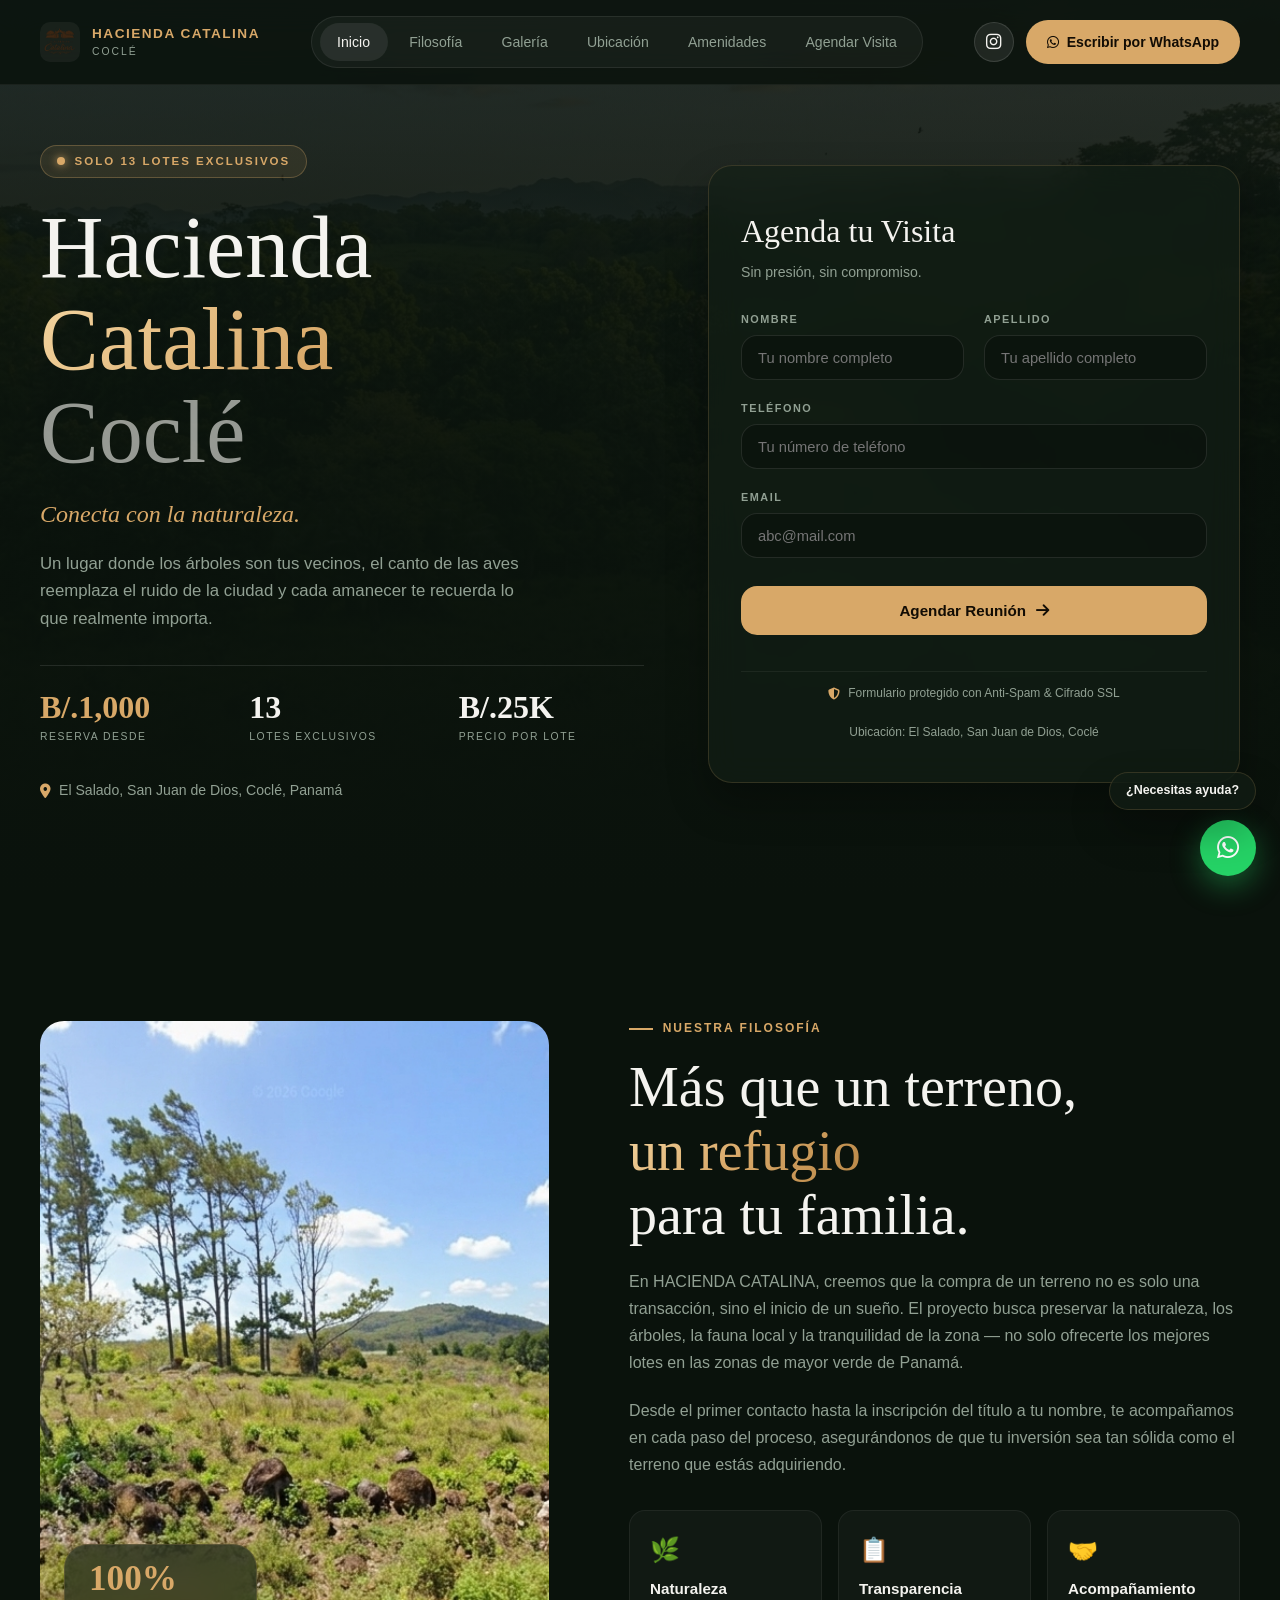
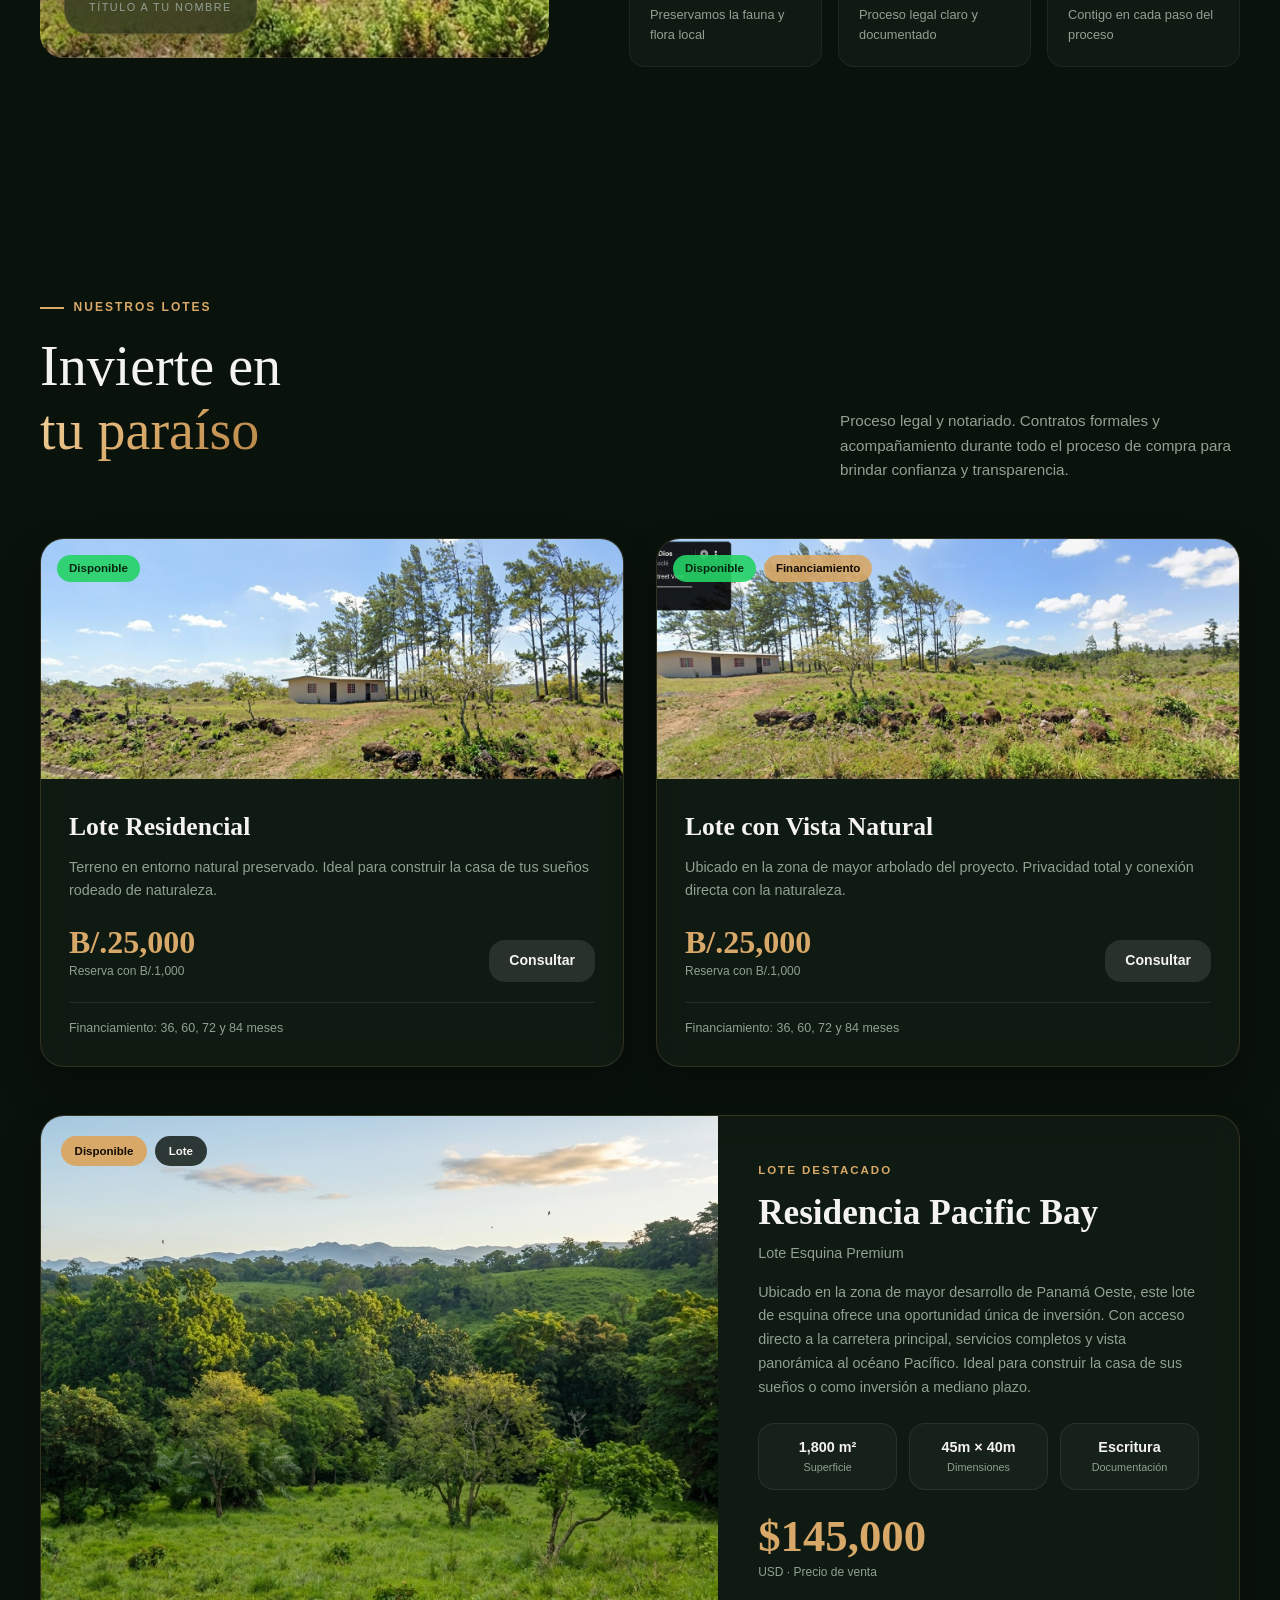
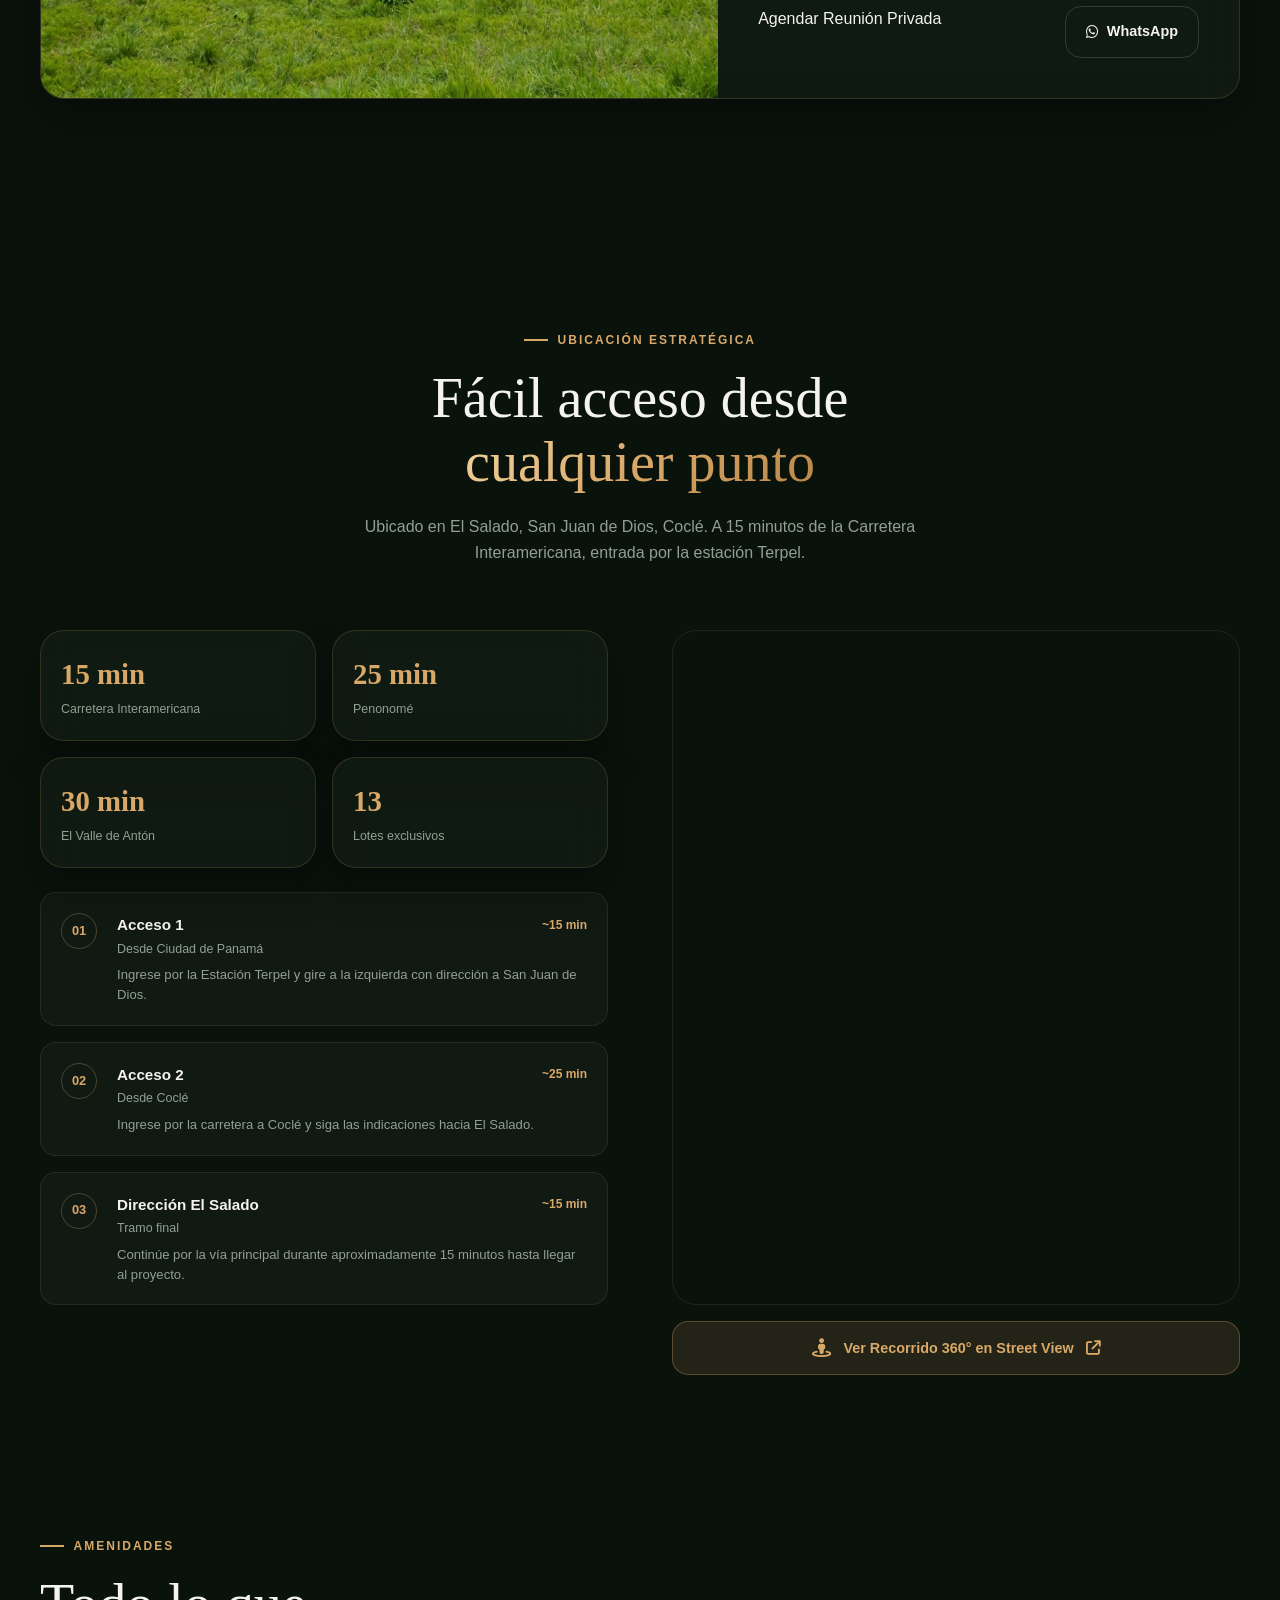
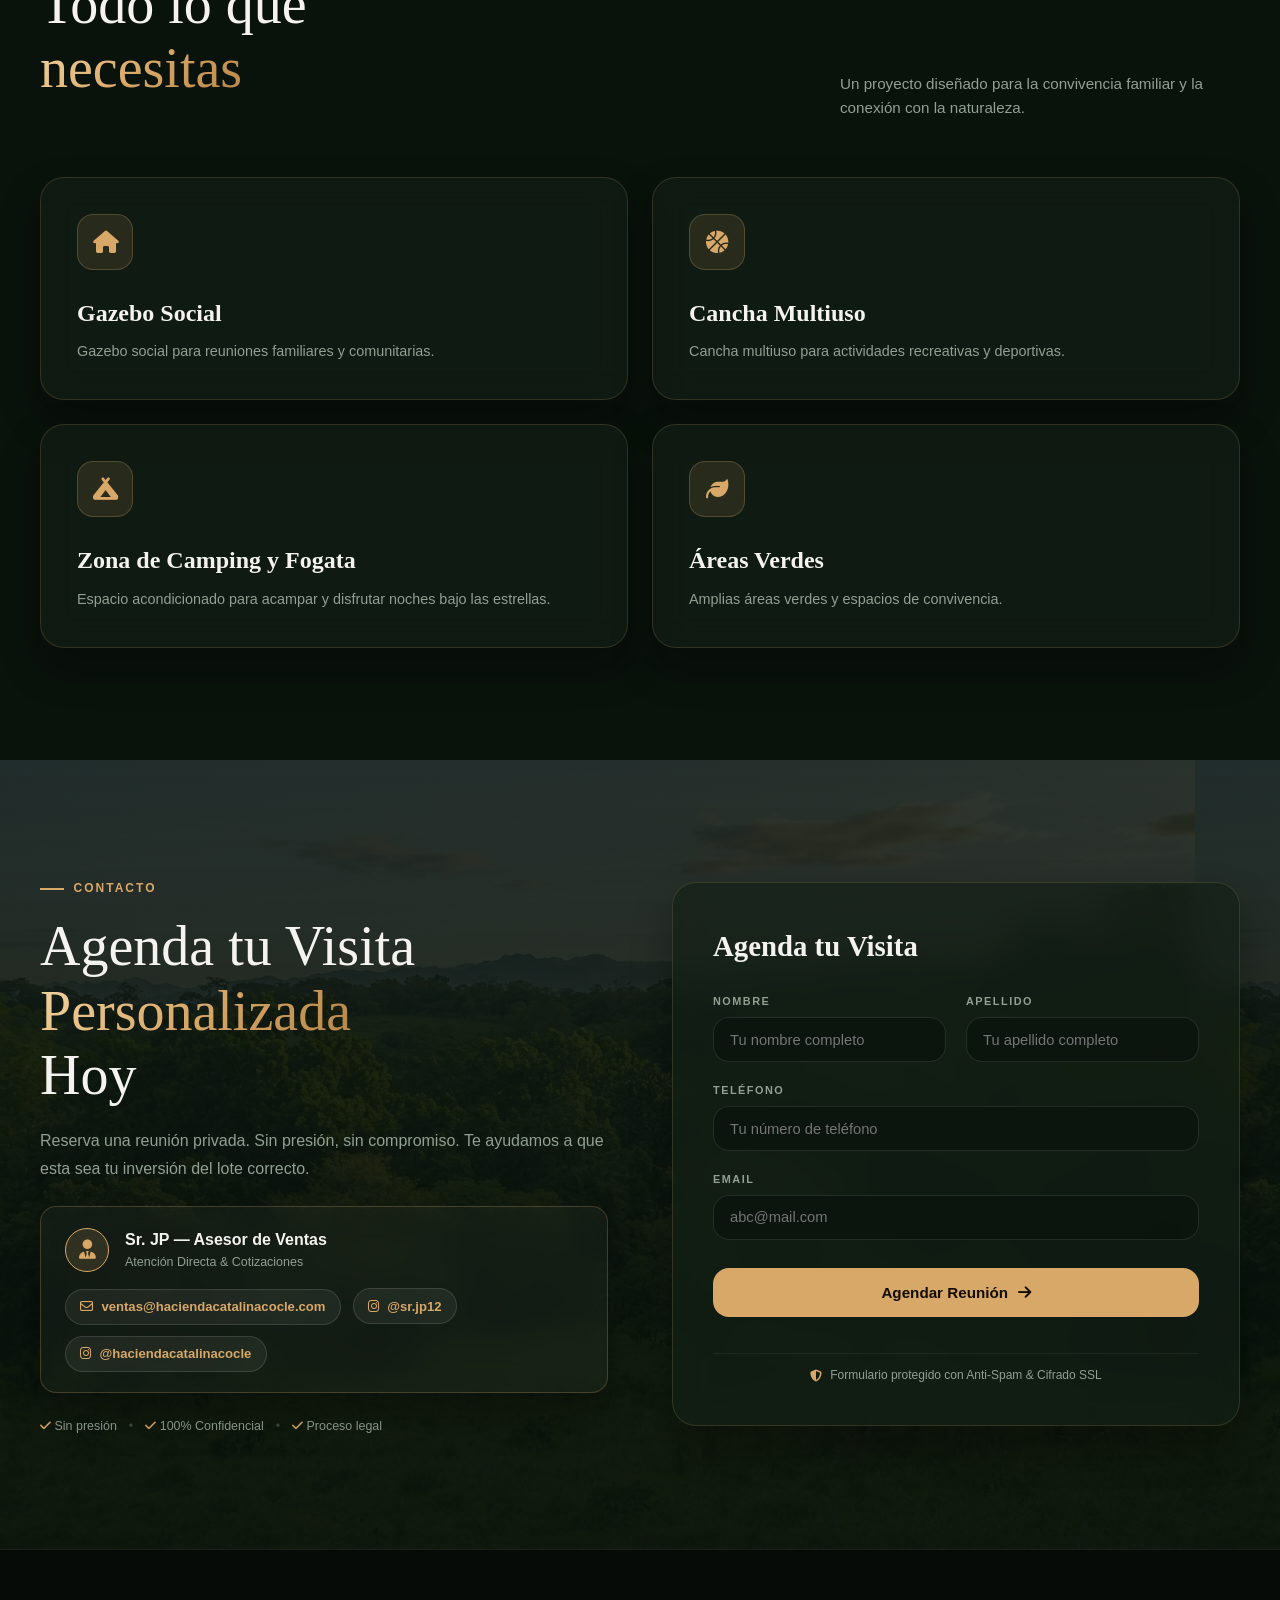
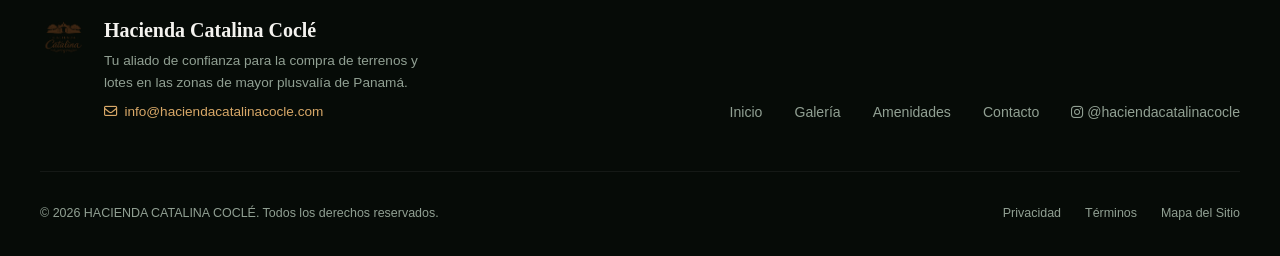
==== commit 89dd7ec3: "Add files via upload" ====
--- a/index.html
+++ b/index.html
@@ -2,607 +2,750 @@
 <html lang="es">
 
 <head>
-    <meta charset="UTF-8">
-    <meta name="viewport" content="width=device-width, initial-scale=1.0">
-    <title>HACIENDA CATALINA COCLÉ — Lotes en Panamá</title>
-    <link
-        href="https://fonts.googleapis.com/css2?family=Playfair+Display:wght@400;600;700&family=Inter:wght@300;400;500;600;700&display=swap"
-        rel="stylesheet">
-    <link rel="stylesheet" href="https://cdnjs.cloudflare.com/ajax/libs/font-awesome/6.5.0/css/all.min.css">
-    <link rel="stylesheet" href="styles.css">
+  <meta charset="UTF-8">
+  <meta name="viewport" content="width=device-width, initial-scale=1.0">
+  <title>Hacienda Catalina Coclé — Lotes Exclusivos en la Naturaleza</title>
+  <link rel="canonical" href="https://haciendacatalinacocle.com/">
+  <!-- SEO Meta Keywords & Description -->
+  <meta name="description"
+    content="Solo 13 lotes exclusivos en El Salado, Coclé, Panamá. Conecta con la naturaleza a 25 minutos de Penonomé. Reserva desde B/.1,000. Financiamiento disponible.">
+  <meta name="keywords"
+    content="lotes en venta panama, terrenos en venta cocle, hacienda catalina cocle, lotes residenciales panama, terrenos en el salado, terrenos cerca de penonome, bienes raices panama, venta de terrenos cocle, fincas residenciales panama, terrenos con titulo panama, lotes desde 1000 dolares, terrenos cerca de playa blanca, inversion inmobiliaria panama, casas de campo cocle">
+  <meta name="robots" content="index, follow">
+  <meta name="author" content="Hacienda Catalina Coclé">
+
+  <!-- Open Graph / Meta Ads & Social Sharing Tags -->
+  <meta property="og:type" content="website">
+  <meta property="og:url" content="https://haciendacatalinacocle.com/">
+  <meta property="og:title" content="Hacienda Catalina Coclé — Lotes Exclusivos en Panamá">
+  <meta property="og:description"
+    content="Solo lotes residenciales en El Salado, Coclé, Panamá. Reserva desde B/.1,000. Financiamiento disponible. Conecta con la naturaleza.">
+  <meta property="og:image" content="https://antoniolaps.github.io/haciendaCatalina/HACIENDA%20CATALINA.png">
+  <meta property="og:site_name" content="Hacienda Catalina Coclé">
+
+  <!-- Twitter Card Tags -->
+  <meta name="twitter:card" content="summary_large_image">
+  <meta name="twitter:title" content="Hacienda Catalina Coclé — Lotes Exclusivos en Panamá">
+  <meta name="twitter:description"
+    content="Solo 13 lotes residenciales en El Salado, Coclé, Panamá. Reserva desde B/.1,000.">
+  <meta name="twitter:image" content="https://antoniolaps.github.io/haciendaCatalina/HACIENDA%20CATALINA.png">
+
+  <!-- Schema.org Structured Data (JSON-LD) -->
+  <script type="application/ld+json">
+  {
+    "@context": "https://schema.org",
+    "@type": "RealEstateAgent",
+    "name": "Hacienda Catalina Coclé",
+    "image": "https://antoniolaps.github.io/haciendaCatalina/HACIENDA%20CATALINA.png",
+    "description": "Comunidad residencial exclusiva de 13 lotes de campo en El Salado, Coclé, Panamá.",
+    "email": "ventas@haciendacatalinacocle.com",
+    "telephone": "+50767188806",
+    "url": "https://haciendacatalinacocle.com/",
+    "address": {
+      "@type": "PostalAddress",
+      "streetAddress": "El Salado, San Juan de Dios",
+      "addressLocality": "Coclé",
+      "addressCountry": "PA"
+    },
+    "geo": {
+      "@type": "GeoCoordinates",
+      "latitude": 8.509349,
+      "longitude": -80.2698534
+    },
+    "sameAs": [
+      "https://www.instagram.com/haciendacatalinacocle/",
+      "https://www.instagram.com/sr.jp12/"
+    ]
+  }
+  </script>
+
+  <!-- Security Meta Tags (HTTPS & Anti-XSS) -->
+  <meta http-equiv="Content-Security-Policy"
+    content="default-src 'self'; script-src 'self' 'unsafe-inline' https://cdnjs.cloudflare.com; style-src 'self' 'unsafe-inline' https://fonts.googleapis.com https://cdnjs.cloudflare.com; font-src 'self' https://fonts.gstatic.com https://cdnjs.cloudflare.com; img-src 'self' data: https://antoniolaps.github.io https://images.unsplash.com; frame-src 'self' https://www.google.com;">
+  <meta http-equiv="X-UA-Compatible" content="IE=edge">
+
+  <!-- Google Fonts -->
+  <link rel="preconnect" href="https://fonts.googleapis.com">
+  <link rel="preconnect" href="https://fonts.gstatic.com" crossorigin>
+  <link
+    href="https://fonts.googleapis.com/css2?family=Cormorant+Garamond:ital,wght@0,300;0,400;0,500;0,600;0,700;1,400;1,600&family=Plus+Jakarta+Sans:wght@300;400;500;600;700&display=swap"
+    rel="stylesheet">
+
+  <!-- FontAwesome Icons -->
+  <link rel="stylesheet" href="https://cdnjs.cloudflare.com/ajax/libs/font-awesome/6.4.0/css/all.min.css">
+
+  <link rel="stylesheet" href="style.css">
 </head>
 
 <body>
 
-    <!-- Preloader -->
-    <div class="preloader" id="preloader">
-        <img src="s/HACIENDA CATALINA.png" alt="Cargando..." class="preloader-image" title="Cargando..."
-            aria-label="Animación de carga" role="img">
+  <!-- HEADER -->
+  <header class="header" id="mainHeader">
+    <div class="container header-container">
+      <a href="#inicio" class="logo-group" aria-label="Hacienda Catalina inicio">
+        <div class="logo-box">
+          <img src="images/branding/logo.png" alt="Hacienda Catalina Logo" class="logo-img"
+            onerror="this.onerror=null; this.src='/images/'">
+        </div>
+        <div class="logo-text-group">
+          <div class="brand-title">HACIENDA CATALINA</div>
+          <div class="brand-sub">COCLÉ</div>
+        </div>
+      </a>
+
+      <!-- Desktop Navigation -->
+      <nav class="desktop-nav">
+        <a href="#inicio" class="nav-link active">Inicio</a>
+        <a href="#filosofia" class="nav-link">Filosofía</a>
+        <a href="#galeria" class="nav-link">Galería</a>
+        <a href="#ubicacion" class="nav-link">Ubicación</a>
+        <a href="#amenidades" class="nav-link">Amenidades</a>
+        <a href="#contacto" class="nav-link">Agendar Visita</a>
+      </nav>
+
+      <div class="header-actions">
+        <a href="https://www.instagram.com/haciendacatalinacocle/" target="_blank" rel="noopener noreferrer"
+          class="btn-icon-ig" title="Síguenos en Instagram">
+          <i class="fa-brands fa-instagram"></i>
+        </a>
+        <a href="https://wa.me/50767188806" target="_blank" rel="noopener noreferrer" class="btn-whatsapp">
+          <i class="fa-brands fa-whatsapp"></i>
+          <span>Escribir por WhatsApp</span>
+        </a>
+        <button class="menu-toggle" id="menuToggle" aria-label="Abrir menú">
+          <i class="fa-solid fa-bars"></i>
+        </button>
+      </div>
     </div>
+  </header>
+
+  <!-- MOBILE NAVIGATION DRAWER -->
+  <nav class="mobile-nav" id="mobileNav">
+    <div class="mobile-nav-content">
+      <ul class="mobile-nav-links">
+        <li><a href="#inicio"><span>Inicio</span><i class="fa-solid fa-arrow-right"></i></a></li>
+        <li><a href="#filosofia"><span>Filosofía</span><i class="fa-solid fa-arrow-right"></i></a></li>
+        <li><a href="#galeria"><span>Galería</span><i class="fa-solid fa-arrow-right"></i></a></li>
+        <li><a href="#ubicacion"><span>Ubicación</span><i class="fa-solid fa-arrow-right"></i></a></li>
+        <li><a href="#amenidades"><span>Amenidades</span><i class="fa-solid fa-arrow-right"></i></a></li>
+        <li><a href="#contacto"><span>Agendar Visita</span><i class="fa-solid fa-arrow-right"></i></a></li>
+      </ul>
+      <div class="mobile-nav-footer">
+        <a href="https://wa.me/50767188806" target="_blank" class="btn-whatsapp-full">
+          <i class="fa-brands fa-whatsapp"></i>
+          <span>Escribir por WhatsApp</span>
+        </a>
+      </div>
     </div>
-
-
-    <!-- Navbar -->
-    <nav class="navbar" id="navbar">
-        <div class="container">
-            <img src="./HACIENDA CATALINA.png" alt="Logo de Terrenos Panamá" title="Logo de Terrenos Panamá"
-                aria-label="Logo de Terrenos Panamá" role="img" class="nav-logo">
-            <ul class="nav-links">
-                <li><a href="#inicio">Inicio</a></li>
-                <li><a href="#galeria">Galería</a></li>
-                <li><a href="#amenidades">Amenidades</a></li>
-                <li><a href="#ubicacion">Ubicación</a></li>
-                <li><a href="#contacto" class="nav-cta">Agendar Visita</a></li>
-            </ul>
-            <div class="hamburger" id="hamburger">
-                <span></span>
-                <span></span>
-                <span></span>
-            </div>
-        </div>
-    </nav>
-
-    <!-- Mobile Menu -->
-    <div class="mobile-menu" id="mobileMenu">
-        <a href="#inicio" onclick="closeMobile()">Inicio</a>
-        <a href="#galeria" onclick="closeMobile()">Galería</a>
-        <a href="#amenidades" onclick="closeMobile()">Amenidades</a>
-        <a href="#ubicacion" onclick="closeMobile()">Ubicación</a>
-        <a href="#contacto" onclick="closeMobile()">Contacto</a>
+  </nav>
+
+  <main>
+    <!-- SECTION 1: HERO -->
+    <section id="inicio" class="hero-section">
+      <div class="hero-bg"
+        style="background-image: linear-gradient(180deg, rgba(10, 18, 12, 0.72) 0%, rgba(10, 18, 12, 0.94) 100%), url('images/hero/hero_forest.jpg');">
+      </div>
+      <div class="hero-overlay"></div>
+
+      <div class="container hero-container">
+        <div class="hero-grid">
+
+          <!-- Hero Left Column Text -->
+          <div class="hero-text-col">
+            <div class="badge-pill">
+              <span class="pulse-dot"></span>
+              <span class="badge-text">SOLO 13 LOTES EXCLUSIVOS</span>
+            </div>
+
+            <h1 class="hero-display-title">
+              <span class="block-text">Hacienda</span>
+              <span class="block-text gold-gradient">Catalina</span>
+              <span class="block-text muted-title">Coclé</span>
+            </h1>
+
+            <p class="hero-subtitle">Conecta con la naturaleza.</p>
+
+            <p class="hero-description">
+              Un lugar donde los árboles son tus vecinos, el canto de las aves reemplaza el ruido de la ciudad y cada
+              amanecer te recuerda lo que realmente importa.
+            </p>
+
+            <div class="hero-stats-grid">
+              <div class="stat-col">
+                <span class="stat-num gold-text">B/.1,000</span>
+                <span class="stat-label">RESERVA DESDE</span>
+              </div>
+              <div class="stat-col">
+                <span class="stat-num">13</span>
+                <span class="stat-label">LOTES EXCLUSIVOS</span>
+              </div>
+              <div class="stat-col">
+                <span class="stat-num">B/.25K</span>
+                <span class="stat-label">PRECIO POR LOTE</span>
+              </div>
+            </div>
+
+            <a href="https://www.google.com/maps/dir//8.509349,-80.2698534/@8.5072476,-80.2710372,983m/data=!3m1!1e3?hl=es&entry=ttu&g_ep=EgoyMDI2MDYwMS4wIKXMDSoASAFQAw%3D%3D"
+              target="_blank" rel="noopener noreferrer" class="location-link">
+              <i class="fa-solid fa-location-dot"></i>
+              <span>El Salado, San Juan de Dios, Coclé, Panamá</span>
+            </a>
+          </div>
+
+          <!-- Hero Right Column Form Card -->
+          <div class="hero-form-col">
+            <div class="glass-card hero-card">
+              <h2 class="card-title">Agenda tu Visita</h2>
+              <p class="card-subtitle">Sin presión, sin compromiso.</p>
+
+              <form id="heroForm" action="https://formsubmit.co/ajax/ventas@haciendacatalinacocle.com" method="POST"
+                class="contact-form" autocomplete="off">
+                <!-- Email Subject & Setup for Sales Team -->
+                <input type="hidden" name="_subject" value="🌲 NUEVA PROSPECCIÓN: Hacienda Catalina Coclé">
+                <input type="hidden" name="_template" value="table">
+                <input type="hidden" name="_captcha" value="false">
+                <input type="hidden" name="_autoresponse"
+                  value="Gracias por tu interés en Hacienda Catalina Coclé. Un asesor se comunicará contigo vía WhatsApp en breve.">
+
+                <!-- Honeypot Bot Protection -->
+                <input type="text" name="_hp" style="display:none !important; visibility:hidden !important;"
+                  tabindex="-1" autocomplete="off">
+
+                <div class="form-row-2">
+                  <div class="field-group">
+                    <label>NOMBRE</label>
+                    <input type="text" name="nombre" placeholder="Tu nombre completo" required minlength="2"
+                      maxlength="50" pattern="[a-zA-ZáéíóúÁÉÍÓÚñÑ\s\.\-']{2,50}">
+                  </div>
+                  <div class="field-group">
+                    <label>APELLIDO</label>
+                    <input type="text" name="apellido" placeholder="Tu apellido completo" required minlength="2"
+                      maxlength="50" pattern="[a-zA-ZáéíóúÁÉÍÓÚñÑ\s\.\-']{2,50}">
+                  </div>
+                </div>
+
+                <div class="field-group">
+                  <label>TELÉFONO</label>
+                  <input type="tel" name="telefono" placeholder="Tu número de teléfono" required minlength="7"
+                    maxlength="20" pattern="[\+]?[(]?[0-9]{3}[)]?[-\s\.]?[0-9]{3}[-\s\.]?[0-9]{4,6}">
+                </div>
+
+                <div class="field-group">
+                  <label>EMAIL</label>
+                  <input type="email" name="email" placeholder="abc@mail.com" required maxlength="80">
+                </div>
+
+                <button type="submit" class="btn-submit-gold">
+                  <span>Agendar Reunión</span>
+                  <i class="fa-solid fa-arrow-right"></i>
+                </button>
+
+                <div class="form-security-badge">
+                  <i class="fa-solid fa-shield-halved"></i>
+                  <span>Formulario protegido con Anti-Spam & Cifrado SSL</span>
+                </div>
+              </form>
+
+              <p class="card-footer-note">Ubicación: El Salado, San Juan de Dios, Coclé</p>
+            </div>
+          </div>
+
+        </div>
+      </div>
+    </section>
+
+    <!-- SECTION 2: NUESTRA FILOSOFÍA -->
+    <section id="filosofia" class="section filosofia-section">
+      <div class="container">
+        <div class="filosofia-grid">
+
+          <!-- Image Column with floating badge -->
+          <div class="filosofia-img-col">
+            <div class="img-frame">
+              <img src="images/sections/filosofia_sunset.jpg" alt="Amanecer dorado en Hacienda Catalina Coclé"
+                onerror="this.onerror=null; this.src='https://images.unsplash.com/photo-1500382017468-9049fed747ef?w=800&q=80';">
+              <div class="floating-title-badge glass-card">
+                <div class="badge-big-num">100%</div>
+                <div class="badge-sub-lbl">TÍTULO A TU NOMBRE</div>
+              </div>
+            </div>
+          </div>
+
+          <!-- Content Column -->
+          <div class="filosofia-content-col">
+            <span class="section-tag-gold"><span class="tag-line"></span>Nuestra Filosofía</span>
+            <h2 class="section-heading">
+              Más que un terreno,<br>
+              <span class="gold-gradient">un refugio</span><br>
+              para tu familia.
+            </h2>
+
+            <p class="paragraph-text">
+              En HACIENDA CATALINA, creemos que la compra de un terreno no es solo una transacción, sino el inicio de un
+              sueño. El proyecto busca preservar la naturaleza, los árboles, la fauna local y la tranquilidad de la zona
+              — no solo ofrecerte los mejores lotes en las zonas de mayor verde de Panamá.
+            </p>
+
+            <p class="paragraph-text">
+              Desde el primer contacto hasta la inscripción del título a tu nombre, te acompañamos en cada paso del
+              proceso, asegurándonos de que tu inversión sea tan sólida como el terreno que estás adquiriendo.
+            </p>
+
+            <div class="philosophy-cards-row">
+              <div class="philo-card">
+                <div class="philo-emoji">🌿</div>
+                <h4>Naturaleza</h4>
+                <p>Preservamos la fauna y flora local</p>
+              </div>
+
+              <div class="philo-card">
+                <div class="philo-emoji">📋</div>
+                <h4>Transparencia</h4>
+                <p>Proceso legal claro y documentado</p>
+              </div>
+
+              <div class="philo-card">
+                <div class="philo-emoji">🤝</div>
+                <h4>Acompañamiento</h4>
+                <p>Contigo en cada paso del proceso</p>
+              </div>
+            </div>
+
+          </div>
+
+        </div>
+      </div>
+    </section>
+
+    <!-- SECTION 3: NUESTROS LOTES / GALERÍA -->
+    <section id="galeria" class="section galeria-section">
+      <div class="container">
+        <div class="section-header-flex">
+          <div>
+            <span class="section-tag-gold"><span class="tag-line"></span>Nuestros Lotes</span>
+            <h2 class="section-heading">Invierte en<br><span class="gold-gradient">tu paraíso</span></h2>
+          </div>
+          <p class="header-desc">
+            Proceso legal y notariado. Contratos formales y acompañamiento durante todo el proceso de compra para
+            brindar confianza y transparencia.
+          </p>
+        </div>
+
+        <!-- 2 Standard Lot Cards -->
+        <div class="lotes-grid">
+
+          <article class="lote-card glass-card">
+            <div class="lote-img-wrap">
+              <img src="images/lotes/lote_residencial.jpg" alt="Lote Residencial Hacienda Catalina"
+                onerror="this.onerror=null; this.src='https://images.unsplash.com/photo-1564013799919-ab600027ffc6?w=700&q=80';">
+              <div class="lote-tags">
+                <span class="badge-green">Disponible</span>
+              </div>
+            </div>
+            <div class="lote-body">
+              <h3 class="lote-title">Lote Residencial</h3>
+              <p class="lote-desc">Terreno en entorno natural preservado. Ideal para construir la casa de tus sueños
+                rodeado de naturaleza.</p>
+              <div class="lote-pricing-row">
+                <div>
+                  <div class="price-val">B/.25,000</div>
+                  <div class="price-sub">Reserva con B/.1,000</div>
+                </div>
+                <a href="#contacto" class="btn-consultar">Consultar</a>
+              </div>
+              <div class="lote-footer">
+                <span>Financiamiento: 36, 60, 72 y 84 meses</span>
+              </div>
+            </div>
+          </article>
+
+          <article class="lote-card glass-card">
+            <div class="lote-img-wrap">
+              <img src="images/lotes/lote_vista_natural.jpg" alt="Lote con Vista Natural Hacienda Catalina"
+                onerror="this.onerror=null; this.src='https://images.unsplash.com/photo-1570129477492-45c003edd2be?w=700&q=80';">
+              <div class="lote-tags">
+                <span class="badge-green">Disponible</span>
+                <span class="badge-gold">Financiamiento</span>
+              </div>
+            </div>
+            <div class="lote-body">
+              <h3 class="lote-title">Lote con Vista Natural</h3>
+              <p class="lote-desc">Ubicado en la zona de mayor arbolado del proyecto. Privacidad total y conexión
+                directa con la naturaleza.</p>
+              <div class="lote-pricing-row">
+                <div>
+                  <div class="price-val">B/.25,000</div>
+                  <div class="price-sub">Reserva con B/.1,000</div>
+                </div>
+                <a href="#contacto" class="btn-consultar">Consultar</a>
+              </div>
+              <div class="lote-footer">
+                <span>Financiamiento: 36, 60, 72 y 84 meses</span>
+              </div>
+            </div>
+          </article>
+
+        </div>
+
+        <!-- Featured Lot Banner Card -->
+        <div class="featured-lote-card glass-card">
+          <div class="featured-grid">
+            <div class="featured-img-col">
+              <img src="images/lotes/lote_destacado_pacific.jpg" alt="Residencia Pacific Bay Lote Destacado"
+                onerror="this.onerror=null; this.src='https://images.unsplash.com/photo-1600596542815-ffad4c1539a9?w=900';">
+              <div class="featured-image-tags">
+                <span class="badge-gold-bold">Disponible</span>
+                <span class="badge-dark-bold">Lote</span>
+              </div>
+            </div>
+            <div class="featured-content-col">
+              <div>
+                <span class="featured-kicker">LOTE DESTACADO</span>
+                <h3 class="featured-title">Residencia Pacific Bay</h3>
+                <p class="featured-subtitle">Lote Esquina Premium</p>
+                <p class="featured-desc">
+                  Ubicado en la zona de mayor desarrollo de Panamá Oeste, este lote de esquina ofrece una oportunidad
+                  única de inversión. Con acceso directo a la carretera principal, servicios completos y vista
+                  panorámica al océano Pacífico. Ideal para construir la casa de sus sueños o como inversión a mediano
+                  plazo.
+                </p>
+
+                <div class="specs-pills-grid">
+                  <div class="spec-pill">
+                    <span class="spec-val-bold">1,800 m²</span>
+                    <span class="spec-lbl-muted">Superficie</span>
+                  </div>
+                  <div class="spec-pill">
+                    <span class="spec-val-bold">45m × 40m</span>
+                    <span class="spec-lbl-muted">Dimensiones</span>
+                  </div>
+                  <div class="spec-pill">
+                    <span class="spec-val-bold">Escritura</span>
+                    <span class="spec-lbl-muted">Documentación</span>
+                  </div>
+                </div>
+
+                <div class="featured-price-block">
+                  <div class="price-hero">$145,000</div>
+                  <div class="price-currency">USD · Precio de venta</div>
+                </div>
+              </div>
+
+              <div class="featured-actions-row">
+                <a href="#contacto" class="btn-primary-gold flex-1">Agendar Reunión Privada</a>
+                <a href="https://wa.me/50767188806" target="_blank" class="btn-outline-wa">
+                  <i class="fa-brands fa-whatsapp"></i> WhatsApp
+                </a>
+              </div>
+            </div>
+          </div>
+        </div>
+
+      </div>
+    </section>
+
+    <!-- SECTION 4: UBICACIÓN ESTRATÉGICA -->
+    <section id="ubicacion" class="section ubicacion-section">
+      <div class="container">
+        <div class="text-center-block">
+          <span class="section-tag-gold center-tag"><span class="tag-line"></span>Ubicación Estratégica</span>
+          <h2 class="section-heading">Fácil acceso desde<br><span class="gold-gradient">cualquier punto</span></h2>
+          <p class="center-desc">
+            Ubicado en El Salado, San Juan de Dios, Coclé. A 15 minutos de la Carretera Interamericana, entrada por la
+            estación Terpel.
+          </p>
+        </div>
+
+        <div class="ubicacion-grid">
+          <!-- Left Column Access Points -->
+          <div class="access-col">
+            <div class="quick-times-grid">
+              <div class="time-card glass-card">
+                <span class="time-val">15 min</span>
+                <span class="time-lbl">Carretera Interamericana</span>
+              </div>
+              <div class="time-card glass-card">
+                <span class="time-val">25 min</span>
+                <span class="time-lbl">Penonomé</span>
+              </div>
+              <div class="time-card glass-card">
+                <span class="time-val">30 min</span>
+                <span class="time-lbl">El Valle de Antón</span>
+              </div>
+              <div class="time-card glass-card">
+                <span class="time-val">13</span>
+                <span class="time-lbl">Lotes exclusivos</span>
+              </div>
+            </div>
+
+            <div class="access-steps-list">
+              <div class="step-card">
+                <div class="step-num">01</div>
+                <div class="step-info">
+                  <div class="step-header">
+                    <h4>Acceso 1</h4>
+                    <span class="step-time">~15 min</span>
+                  </div>
+                  <div class="step-sub">Desde Ciudad de Panamá</div>
+                  <p class="step-text">Ingrese por la Estación Terpel y gire a la izquierda con dirección a San Juan de
+                    Dios.</p>
+                </div>
+              </div>
+
+              <div class="step-card">
+                <div class="step-num">02</div>
+                <div class="step-info">
+                  <div class="step-header">
+                    <h4>Acceso 2</h4>
+                    <span class="step-time">~25 min</span>
+                  </div>
+                  <div class="step-sub">Desde Coclé</div>
+                  <p class="step-text">Ingrese por la carretera a Coclé y siga las indicaciones hacia El Salado.</p>
+                </div>
+              </div>
+
+              <div class="step-card">
+                <div class="step-num">03</div>
+                <div class="step-info">
+                  <div class="step-header">
+                    <h4>Dirección El Salado</h4>
+                    <span class="step-time">~15 min</span>
+                  </div>
+                  <div class="step-sub">Tramo final</div>
+                  <p class="step-text">Continúe por la vía principal durante aproximadamente 15 minutos hasta llegar al
+                    proyecto.</p>
+                </div>
+              </div>
+            </div>
+          </div>
+
+          <!-- Right Column Map iframe & Street View 360 Button -->
+          <div class="map-col">
+            <div class="map-frame">
+              <iframe
+                src="https://www.google.com/maps/embed?pb=!1m18!1m12!1m3!1d3928.2!2d-80.269454!3d8.508768!2m3!1f0!2f0!3f0!3m2!1i1024!2i768!4f13.1!3m3!1m2!1s0x0%3A0x0!2sSan+Juan+de+Dios%2C+Cocl%C3%A9%2C+Panama!5e0!3m2!1ses!2spa!4v1700000000000!5m2!1ses!2spa"
+                width="100%" height="100%" style="border:0;" allowfullscreen="" loading="lazy"
+                title="Ubicación Hacienda Catalina Coclé"></iframe>
+            </div>
+
+            <div class="streetview-actions">
+              <a href="https://www.google.com/maps/@8.508768,-80.269454,3a,75y,271.42h,93.48t/data=!3m7!1e1!3m5!1sAUnN0I8Dekq3btw_coI6pg!2e0!6shttps:%2F%2Fstreetviewpixels-pa.googleapis.com%2Fv1%2Fthumbnail%3Fcb_client%3Dmaps_sv.tactile%26w%3D900%26h%3D600%26pitch%3D-3.4767471214477013%26panoid%3DAUnN0I8Dekq3btw_coI6pg%26yaw%3D271.41876729299173!7i16384!8i8192?hl=es&entry=ttu&g_ep=EgoyMDI2MDgxMC4wIKXMDSoASAFQAw%3D%3D"
+                target="_blank" rel="noopener noreferrer" class="btn-streetview-360">
+                <i class="fa-solid fa-street-view"></i>
+                <span>Ver Recorrido 360° en Street View</span>
+                <i class="fa-solid fa-arrow-up-right-from-square"></i>
+              </a>
+            </div>
+          </div>
+
+        </div>
+
+      </div>
+    </section>
+
+    <!-- SECTION 5: AMENIDADES -->
+    <section id="amenidades" class="section amenidades-section">
+      <div class="container">
+        <div class="section-header-flex">
+          <div>
+            <span class="section-tag-gold"><span class="tag-line"></span>Amenidades</span>
+            <h2 class="section-heading">Todo lo que<br><span class="gold-gradient">necesitas</span></h2>
+          </div>
+          <p class="header-desc">
+            Un proyecto diseñado para la convivencia familiar y la conexión con la naturaleza.
+          </p>
+        </div>
+
+        <div class="amenidades-grid">
+          <div class="amenidad-card glass-card">
+            <div class="icon-circle"><i class="fa-solid fa-house"></i></div>
+            <h3>Gazebo Social</h3>
+            <p>Gazebo social para reuniones familiares y comunitarias.</p>
+          </div>
+
+          <div class="amenidad-card glass-card">
+            <div class="icon-circle"><i class="fa-solid fa-basketball"></i></div>
+            <h3>Cancha Multiuso</h3>
+            <p>Cancha multiuso para actividades recreativas y deportivas.</p>
+          </div>
+
+          <div class="amenidad-card glass-card">
+            <div class="icon-circle"><i class="fa-solid fa-campground"></i></div>
+            <h3>Zona de Camping y Fogata</h3>
+            <p>Espacio acondicionado para acampar y disfrutar noches bajo las estrellas.</p>
+          </div>
+
+          <div class="amenidad-card glass-card">
+            <div class="icon-circle"><i class="fa-solid fa-leaf"></i></div>
+            <h3>Áreas Verdes</h3>
+            <p>Amplias áreas verdes y espacios de convivencia.</p>
+          </div>
+        </div>
+
+      </div>
+    </section>
+
+    <!-- SECTION 6: CONTACTO -->
+    <section id="contacto" class="section contacto-section"
+      style="background-image: linear-gradient(180deg, rgba(10, 18, 12, 0.85) 0%, rgba(10, 18, 12, 0.95) 100%), url('images/sections/contacto_bg.jpg');">
+      <div class="container">
+        <div class="contacto-grid">
+
+          <div class="contacto-text-col">
+            <span class="section-tag-gold"><span class="tag-line"></span>Contacto</span>
+            <h2 class="section-heading">
+              Agenda tu Visita<br>
+              <span class="gold-gradient">Personalizada</span><br>
+              Hoy
+            </h2>
+
+            <p class="paragraph-text">
+              Reserva una reunión privada. Sin presión, sin compromiso. Te ayudamos a que esta sea tu inversión del lote
+              correcto.
+            </p>
+
+
+
+            <!-- SALES ADVISOR & SOCIAL MEDIA CONNECT CARD -->
+            <div class="sales-advisor-card glass-card">
+              <div class="advisor-header">
+                <div class="advisor-avatar"><i class="fa-solid fa-user-tie"></i></div>
+                <div>
+                  <h4 class="advisor-name">Sr. JP — Asesor de Ventas</h4>
+                  <p class="advisor-title">Atención Directa & Cotizaciones</p>
+                </div>
+              </div>
+              <div class="advisor-links">
+                <a href="mailto:ventas@haciendacatalinacocle.com" class="social-chip email-chip">
+                  <i class="fa-regular fa-envelope"></i> <span>ventas@haciendacatalinacocle.com</span>
+                </a>
+                <a href="https://www.instagram.com/sr.jp12/" target="_blank" rel="noopener noreferrer"
+                  class="social-chip">
+                  <i class="fa-brands fa-instagram"></i> <span>@sr.jp12</span>
+                </a>
+                <a href="https://www.instagram.com/haciendacatalinacocle/" target="_blank" rel="noopener noreferrer"
+                  class="social-chip">
+                  <i class="fa-brands fa-instagram"></i> <span>@haciendacatalinacocle</span>
+                </a>
+              </div>
+            </div>
+
+            <div class="trust-checks-row">
+              <span><i class="fa-solid fa-check"></i> Sin presión</span>
+              <span class="dot-sep">•</span>
+              <span><i class="fa-solid fa-check"></i> 100% Confidencial</span>
+              <span class="dot-sep">•</span>
+              <span><i class="fa-solid fa-check"></i> Proceso legal</span>
+            </div>
+          </div>
+
+          <div class="contacto-form-col">
+            <div class="glass-card form-card-large">
+              <h3 class="form-card-title">Agenda tu Visita</h3>
+              <form id="contactoForm" action="https://formsubmit.co/ajax/ventas@haciendacatalinacocle.com" method="POST"
+                class="contact-form" autocomplete="off">
+                <!-- Email Subject & Setup for Sales Team -->
+                <input type="hidden" name="_subject" value="🌲 NUEVA PROSPECCIÓN: Hacienda Catalina Coclé">
+                <input type="hidden" name="_template" value="table">
+                <input type="hidden" name="_captcha" value="false">
+                <input type="hidden" name="_autoresponse"
+                  value="Gracias por tu interés en Hacienda Catalina Coclé. Un asesor se comunicará contigo vía WhatsApp en breve.">
+
+                <!-- Honeypot Bot Protection -->
+                <input type="text" name="_hp" style="display:none !important; visibility:hidden !important;"
+                  tabindex="-1" autocomplete="off">
+
+                <div class="form-row-2">
+                  <div class="field-group">
+                    <label>NOMBRE</label>
+                    <input type="text" name="nombre" placeholder="Tu nombre completo" required minlength="2"
+                      maxlength="50" pattern="[a-zA-ZáéíóúÁÉÍÓÚñÑ\s\.\-']{2,50}">
+                  </div>
+                  <div class="field-group">
+                    <label>APELLIDO</label>
+                    <input type="text" name="apellido" placeholder="Tu apellido completo" required minlength="2"
+                      maxlength="50" pattern="[a-zA-ZáéíóúÁÉÍÓÚñÑ\s\.\-']{2,50}">
+                  </div>
+                </div>
+
+                <div class="field-group">
+                  <label>TELÉFONO</label>
+                  <input type="tel" name="telefono" placeholder="Tu número de teléfono" required minlength="7"
+                    maxlength="20" pattern="[\+]?[(]?[0-9]{3}[)]?[-\s\.]?[0-9]{3}[-\s\.]?[0-9]{4,6}">
+                </div>
+
+                <div class="field-group">
+                  <label>EMAIL</label>
+                  <input type="email" name="email" placeholder="abc@mail.com" required maxlength="80">
+                </div>
+
+                <button type="submit" class="btn-submit-gold">
+                  <span>Agendar Reunión</span> <i class="fa-solid fa-arrow-right"></i>
+                </button>
+
+                <div class="form-security-badge">
+                  <i class="fa-solid fa-shield-halved"></i>
+                  <span>Formulario protegido con Anti-Spam & Cifrado SSL</span>
+                </div>
+              </form>
+            </div>
+          </div>
+
+        </div>
+      </div>
+    </section>
+  </main>
+
+  <!-- FOOTER -->
+  <footer class="main-footer">
+    <div class="container">
+      <div class="footer-top">
+        <div class="footer-brand-wrap">
+          <img src="images/logo.png" alt="Logo Hacienda Catalina" class="footer-logo"
+            onerror="this.onerror=null; this.src='https://antoniolaps.github.io/haciendaCatalina/HACIENDA%20CATALINA.png'">
+          <div>
+            <div class="footer-title">Hacienda Catalina Coclé</div>
+            <p class="footer-desc">Tu aliado de confianza para la compra de terrenos y lotes en las zonas de mayor
+              plusvalía de Panamá.</p>
+            <div class="footer-email-link">
+              <a href="mailto:info@haciendacatalinacocle.com"><i class="fa-regular fa-envelope"></i>
+                info@haciendacatalinacocle.com</a>
+            </div>
+          </div>
+        </div>
+
+        <nav class="footer-nav">
+          <a href="#inicio">Inicio</a>
+          <a href="#galeria">Galería</a>
+          <a href="#amenidades">Amenidades</a>
+          <a href="#contacto">Contacto</a>
+          <a href="https://www.instagram.com/haciendacatalinacocle/" target="_blank" rel="noopener noreferrer"><i
+              class="fa-brands fa-instagram"></i> @haciendacatalinacocle</a>
+        </nav>
+      </div>
+
+      <div class="footer-bottom">
+        <p>© 2026 HACIENDA CATALINA COCLÉ. Todos los derechos reservados.</p>
+        <div class="footer-links">
+          <a href="#">Privacidad</a>
+          <a href="#">Términos</a>
+          <a href="#">Mapa del Sitio</a>
+        </div>
+      </div>
     </div>
-
-    <!-- Hero Section -->
-    <section class="hero" id="inicio">
-        <video class="hero-video" autoplay muted loop>
-            <source src="./Video Project.mp4" type="video/mp4" alt="Video de fondo mostrando paisajes verdes y terrenos en Panamá"
-                title="Video de fondo mostrando paisajes verdes y terrenos en Panamá"
-                aria-label="Video de fondo mostrando paisajes verdes y terrenos en Panamá" role="img">
-        </video>
-        <div class="hero-overlay"></div>
-        <div class="hero-content">
-
-            <div class="content-wrapper">
-                <h1 class="hero-title">HACIENDA CATALINA COCLE<small>CONECTA CON LA NATURALEZA.</small></h1>
-                <p>Un lugar donde los árboles son tus vecinos, el canto de las aves reemplaza el ruido de la ciudad y
-                    cada amanecer te recuerda lo que realmente importa.</p>
-                <strong>Ubicación: El Salado, San Juan de Dios, Coclé. Solo 13 lotes exclusivos. Reserva desde
-                    B/.1,000.</strong>
-
-            </div>
-
-            <div class="content-wrapper">
-                <h2 class="hero-t">Agenda tu Visita</h2>
-                <div class="mb-3">
-                    <label for="" class="form-label">Nombre</label>
-                    <input type="text" class="form-control" name="" id="" aria-describedby="nameHelpId"
-                        placeholder="Tu nombre completo" />
-
-                </div>
-                <div class="mb-3">
-                    <label for="" class="form-label">Apellido</label>
-                    <input type="text" class="form-control" name="" id="" aria-describedby="lastnameHelpId"
-                        placeholder="Tu apellido completo" />
-                </div>
-                <div class="mb-3">
-                    <label for="" class="form-label">Teléfono</label>
-                    <input type="tel" class="form-control" name="" id="" aria-describedby="phoneHelpId"
-                        placeholder="Tu número de teléfono" />
-
-                </div>
-                <div class="mb-3">
-                    <label for="" class="form-label">Email</label>
-                    <input type="email" class="form-control" name="" id="" aria-describedby="emailHelpId"
-                        placeholder="abc@mail.com" />
-                </div>
-                <div class="hero-buttons">
-                    <a href="#contacto" class="btn-secondary">Agendar Reunión</a>
-                </div>
-
-            </div>
-        </div>
-
-    </section>
-
-    <section id="nosotros">
-        <div class="container nosotros" style="padding: 4rem 0;">
-            <h3 class="section-title-nosotros">Nuestra Filosofía
-            </h3>
-            <p style="margin: 4rem 0; font-size: 1rem;">
-                En HACIENDA CATALINA, creemos que la compra de un terreno no es solo una
-                transacción, sino el inicio de
-                un
-                sueño. Nuestro compromiso más que un terreno, un refugio para tu familia. El proyecto busca preservar la
-                naturaleza, los árboles, la fauna local y la tranquilidad de la zona no solo ofrecerte los mejores
-                lotes en las zonas de mayor verde de Panama. Desde el primer
-                contacto hasta la inscripción del título a tu nombre, te acompañamos en cada paso del proceso.
-                <small> asegurándonos de que tu inversión sea tan sólida como el terreno que estás adquiriendo.</small>
-            </p>
-
-        </div>
-    </section>
-     <section>
-        <div class="start">
-            <h3 class="start-title">Nuestros Lotes</h3>
-            <small>Proceso legal y notariado. Contratos formales y acompañamiento durante todo el proceso de compra para brindar confianza y transparencia.</small>
-            <div class="start-item-center">
-                <div class="starts">
-                    .<div class="card-group">
-                        <div class="card conteiner">
-                            <img class="card-img-top" src="holder.js/100x180/" alt="Card image cap" />
-                            <div class="card-body text-center">
-                                <h4 class="card-title">Title</h4>
-                                <div class="card-text">
-                                    <p>
-                                        Precio por lote: B/.25,000. </p>
-                                    <p>
-                                       Reserva con B/.1,000 </p>
-                                </div><span class="badge bg-secondary rounded-pill">Disponible</span><br>
-                                <small>Financiamiento disponible a 36, 60, 72 y 84 meses.</small>
-
-                            </div>
-                        </div>
-                        <div class="card">
-                            <img class="card-img-top" src="holder.js/100x180/" alt="Card image cap" />
-                            <div class="card-body">
-                                <h4 class="card-title">Title</h4>
-                                <div class="card-text">
-                                    <small>Text</small>
-                                </div>
-                            </div>
-                        </div>
-                    </div>
-
-                </div>
-    </section>
-    <section id="ubicacion">
-        <div class="start">
-            <h3 class="start-title">Ubicación Estratégica</h3>
-            <div class="start-item-center">
-                <div class="starts">
-                    <div class="start-item">
-                        <i class="fas fa-tree"></i>
-                        <p>Ubicado en El Salado, San Juan de Dios,<br> Coclé</p>
-                    </div>
-                </div>
-
-                <div class="start-item">
-                    <i class="fas fa-map-marker-alt"></i>
-                    <p>A 15 minutos de la Carretera Interamericana,<br> entrada por la estación Terpel</p>
-                </div>
-                <div class="start-item
-                ">
-                    <i class="fas fa-building"></i>
-                    <p>A 25 minutos de Penonomé y <br>a 30 minutos de El Valle de Antón.</p>
-                </div>
-            </div>
-        </div>
-    </section>
-    <!-- Featured Lot -->
-    <section class=" section featured" id="lotes">
-        <div class="container">
-            <div class="featured-grid">
-                <div class="featured-image-wrapper reveal">
-                    <img src="https://images.unsplash.com/photo-1600596542815-ffad4c1539a9?w=900" alt="Lote Destacado">
-                    <div class="featured-image-overlay">
-                        <span><i class="fas fa-check-circle"></i> Disponible</span>
-                        <span><i class="fas fa-house"></i> Lote</span>
-                    </div>
-                </div>
-                <div class="featured-content reveal">
-                    <div class="section-tag">Lotes Disponible</div>
-                    <h2 class="section-title">Residencia Pacific Bay — Lote Esquina Premium</h2>
-                    <p class="featured-description">
-                        Ubicado en la zona de mayor desarrollo de Panamá Oeste, este lote de esquina
-                        ofrece una
-                        oportunidad única de inversión. Con acceso directo a la carretera principal,
-                        servicios completos
-                        y vista panorámica al océano Pacífico. Ideal para construir la casa de sus
-                        sueños o como
-                        inversión a mediano plazo.
-                    </p>
-                    <div class="featured-specs">
-                        <div class="featured-spec">
-                            <i class="fas fa-ruler-combined"></i>
-                            <div class="featured-spec-info">
-                                <span class="spec-val">1,800 m²</span>
-                                <span class="spec-label">Superficie Total</span>
-                            </div>
-                        </div>
-                        <div class="featured-spec">
-                            <i class="fas fa-road"></i>
-                            <div class="featured-spec-info">
-                                <span class="spec-val">45m × 40m</span>
-                                <span class="spec-label">Dimensiones</span>
-                            </div>
-                        </div>
-
-                        <div class="featured-spec">
-                            <i class="fas fa-file-contract"></i>
-                            <div class="featured-spec-info">
-                                <span class="spec-val">Escritura</span>
-                                <span class="spec-label">Documentación</span>
-                            </div>
-                        </div>
-                    </div>
-                    <div class="featured-price">
-                        $145,000 <small>USD</small>
-                    </div>
-                    <div class="hero-buttons" style="justify-content: flex-start;">
-                        <button class="btn-primary" onclick="openModal('Lote Pacific Bay Premium')">Agendar Reunión
-                            Privada</button>
-                        <a href="https://wa.me/50767188806?text=Hola%2C%20me%20interesa%20el%20Lote%20Pacific%20Bay%20Premium"
-                            target="_blank" class="btn-secondary">
-                            <i class="fab fa-whatsapp"></i>&nbsp; WhatsApp
-                        </a>
-                    </div>
-                </div>
-            </div>
-        </div>
-    </section>
-    <section id="amenidades">
-
-        <div class="section-amen-content">
-            <h3>Amenidades</h3>
-            <div class="card-group">
-                <div class="card">
-                    <i class="fas fa-tree"></i>
-                    <h4>Gazebo Social</h4>
-                    <p>Gazebo social para reuniones familiares y comunitarias.</p>
-                </div>
-                <div class="card">
-                    <i class="fas fa-basketball-ball"></i>
-                    <h4>Cancha Multiuso</h4>
-                    <p>Cancha multiuso para actividades recreativas y deportivas.</p>
-                </div>
-                <div class="card">
-                    <i class="fas fa-child"></i>
-                    <h4>Parque Infantil</h4>
-                    <p>Parque infantil para el disfrute de los niños.</p>
-                </div>
-                <div class="card">
-                    <i class="fas fa-leaf"></i>
-                    <h4>Áreas Verdes</h4>
-                    <p>Amplias áreas verdes y espacios de convivencia.</p>
-                </div>
-            </div>
-        </div>
-
-    </section>
-
-    <!-- Gallery -->
-    <!-- <section class="section gallery" id="galeria">
-        <div class="container">
-            <div class="section-header reveal">
-                <div class="section-tag">Galería</div>
-                <h2 class="section-title">Nuestros Terrenos</h2>
-                <p class="section-subtitle">Conoce los entornos donde se ubican nuestros terrenos exclusivos</p>
-            </div>
-            <div class="gallery-grid reveal">
-                <div class="gallery-item">
-                    <img src="https://images.unsplash.com/photo-1500382017468-9049fed747ef?w=900" alt="Galería 1">
-                    <div class="gallery-item-overlay">
-                        <span>Vista aérea — Terrenos en </span>
-                    </div>
-                </div>
-                <div class="gallery-item">
-                    <img src="https://images.unsplash.com/photo-1628624747186-a941c476b7ef?w=600" alt="Galería 2">
-                    <div class="gallery-item-overlay">
-                        <span>Zona verde — </span>
-                    </div>
-                </div>
-                <div class="gallery-item">
-                    <img src="https://images.unsplash.com/photo-1558618666-fcd25c85f82e?w=600" alt="Galería 3">
-                    <div class="gallery-item-overlay">
-                        <span>Desarrollo urbano — </span>
-                    </div>
-                </div>
-
-            </div>
-        </div>
-    </section> -->
-
-
-
-    <!-- CTA Section -->
-    <section class="cta-section">
-        <div class="cta-bg">
-            <img src="backgrojundand.jpg" alt="CTA Background">
-            <div class="cta-bg-overlay"></div>
-        </div>
-        <div class="container">
-            <div class="cta-content reveal">
-                <div class="section-tag">Contacto</div>
-                <h2>Agenda tu Visita <span style="color: var(--gold);">Personalizada</span> Hoy</h2>
-                <p>Reserva una reunión privada. Sin presión, sin compromiso. Te ayudamos a que esta sea tu
-                    inversión del lote correcto.</p>
-                <div class="cta-buttons">
-                    <button class="btn-primary" onclick="openModal('Consulta General')">
-                        <i class="fas fa-calendar-check"></i>&nbsp; Agendar Reunión
-                    </button>
-                    <a href="https://wa.me/5076718-8806?text=Hola%2C%20me%20interesa%20agendar%20una%20visita%20para%20ver%20los%20lotes%20disponibles"
-                        target="_blank" class="btn-whatsapp">
-                        <i class="fab fa-whatsapp"></i> Escribir por WhatsApp
-                    </a>
-                </div>
-            </div>
-        </div>
-    </section>
-
-
-    <!-- Map Section -->
-    <section class="map-section" id="ubicacion">
-        <iframe
-            src="https://www.google.com/maps/embed?pb=!1m24!1m12!1m3!1d1695.3609625934803!2d-80.27034191616184!3d8.508933262557814!2m3!1f0!2f0!3f0!3m2!1i1024!2i768!4f13.1!4m9!3e0!4m3!3m2!1d8.5092065!2d-80.2694702!4m3!3m2!1d8.5092612!2d-80.2694722!5e1!3m2!1ses!2spa!4v1781233127788!5m2!1ses!2spa"
-            width="600" height="450" style="border:0;" allowfullscreen="" loading="lazy"
-            referrerpolicy="no-referrer-when-downgrade"></iframe>
-        <div class="content-map">
-
-            <ul class="list-group">
-                <h5>Accesos</h5>
-                
-                <br>
-                <li class="list-group-item d-flex justify-content-between align-items-center active">
-                    <strong>Acceso 1</strong>
-                    <p>Si viaja desde Ciudad de Panamá</p>
-                    <span class="badge bg-secondary rounded-pill">Ingrese por la Estación Terpel y gire a la izquierda
-                        con dirección a San Juan de Dios.</span>
-                </li>
-                <br>
-                <li class="list-group-item d-flex justify-content-between align-items-center">
-                    <strong>Acceso 2</strong>
-                    <p>Si viaja desde Coclé</p>
-                    <span class="badge bg-secondary rounded-pill">Ingrese por la carretera a Coclé y siga las
-                        indicaciones.</span>
-                </li>
-                <br>
-                <li class="list-group-item d-flex justify-content-between align-items-center disabled">
-                    <strong>Acceso 3</strong>
-                    <p>Dirección El Salado</p>
-                    <span class="badge bg-secondary rounded-pill">Continúe por la vía principal durante aproximadamente
-                        15 minutos.
-                    </span>
-                </li>
-            </ul>
-
-        </div>
-    </section>
-
-    <!-- Footer -->
-    <footer class="footer">
-        <div class="container">
-            <div class="footer-grid">
-                <div class="footer-brand">
-                    <a href="#" class="nav-logo">HACIENDA CATALINA COCLÉ</a>
-                    <p>Tu aliado de confianza para la compra de terrenos y lotes en las zonas de mayor plusvalía de
-                        Panamá. Inversión segura, asesoría experta.</p>
-
-                </div>
-                <div class="footer-col">
-                    <h4>Navegación</h4>
-                    <ul>
-                        <li><a href="#inicio">Inicio</a></li>
-                        <li><a href="#galeria">Galería</a></li>
-                        <li><a href="#amenidades">Amenidades</a></li>
-                        <li><a href="#contacto">Contacto</a></li>
-                    </ul>
-                </div>
-
-
-            </div>
-            <div class="footer-bottom">
-                <p>© 2026 HACIENDA CATALINA COCLÉ. Todos los derechos reservados.</p>
-                <div class="footer-bottom-links">
-                    <a href="#">Privacidad</a>
-                    <a href="#">Términos</a>
-                    <a href="#sitemap">Mapa del Sitio</a>
-                </div>
-            </div>
-        </div>
-    </footer>
-
-    <!-- WhatsApp Float Button -->
-    <a href="https://wa.me/50767188806?text=Hola%2C%20me%20interesa%20información%20sobre%20los%20lotes%20disponibles%20en%20TerraPanamá"
-        target="_blank" class="whatsapp-float">
-        <i class="fab fa-whatsapp"></i>
-        <div class="whatsapp-tooltip">¿Necesitas ayuda?</div>
+  </footer>
+
+  <!-- FLOATING HELP & WHATSAPP WIDGET -->
+  <div class="floating-widget-group">
+    <div class="floating-help-bubble glass-card">¿Necesitas ayuda?</div>
+    <a href="https://wa.me/50767188806" target="_blank" rel="noopener noreferrer" aria-label="Contactar por WhatsApp"
+      class="floating-wa-btn">
+      <i class="fa-brands fa-whatsapp"></i>
     </a>
-
-    <!-- Modal -->
-    <div class="modal-overlay" id="modalOverlay">
-        <div class="modal">
-            <button class="modal-close" onclick="closeModal()"><i class="fas fa-times"></i></button>
-            <h3>Agendar Visita</h3>
-            <p id="modalLotName">Completa tus datos para coordinar una reunión.</p>
-            <form onsubmit="handleModalSubmit(event)">
-                <div class="form-group">
-                    <label>Nombre Completo</label>
-                    <input type="text" placeholder="Tu nombre" required>
-                </div>
-                <div class="form-group">
-                    <label>Teléfono / WhatsApp</label>
-                    <input type="tel" placeholder="+507 000-0000" required>
-                </div>
-                <div class="form-group">
-                    <label>Email</label>
-                    <input type="email" placeholder="tu@email.com" required>
-                </div>
-                <div class="form-group">
-                    <label>Fecha Preferida</label>
-                    <input type="date" required>
-                </div>
-                <div class="form-group">
-                    <label>Mensaje (Opcional)</label>
-                    <textarea placeholder="¿Alguna pregunta o preferencia?"></textarea>
-                </div>
-                <button type="submit" class="form-submit">
-                    <i class="fas fa-calendar-check"></i>&nbsp; Confirmar Reunión
-                </button>
-            </form>
-        </div>
-    </div>
-
-    <script>
-        // ===== PRELOADER =====
-        window.addEventListener('load', () => {
-            setTimeout(() => {
-                document.getElementById('preloader').classList.add('hidden');
-            }, 1400);
-        });
-
-        // ===== CUSTOM CURSOR =====
-        const cursor = document.getElementById('cursor');
-        const cursorDot = document.getElementById('cursorDot');
-
-        document.addEventListener('mousemove', (e) => {
-            cursor.style.left = e.clientX - 10 + 'px';
-            cursor.style.top = e.clientY - 10 + 'px';
-            cursorDot.style.left = e.clientX - 2.5 + 'px';
-            cursorDot.style.top = e.clientY - 2.5 + 'px';
-        });
-
-        document.querySelectorAll('a, button, .lot-card').forEach(el => {
-            el.addEventListener('mouseenter', () => {
-                cursor.style.transform = 'scale(1.5)';
-                cursor.style.borderColor = 'var(--gold-light)';
-            });
-            el.addEventListener('mouseleave', () => {
-                cursor.style.transform = 'scale(1)';
-                cursor.style.borderColor = 'var(--gold)';
-            });
-        });
-
-        // ===== NAVBAR SCROLL =====
-        const navbar = document.getElementById('navbar');
-        window.addEventListener('scroll', () => {
-            if (window.scrollY > 80) {
-                navbar.classList.add('scrolled');
-            } else {
-                navbar.classList.remove('scrolled');
-            }
-        });
-
-        // ===== MOBILE MENU =====
-        const hamburger = document.getElementById('hamburger');
-        const mobileMenu = document.getElementById('mobileMenu');
-
-        hamburger.addEventListener('click', () => {
-            hamburger.classList.toggle('active');
-            mobileMenu.classList.toggle('active');
-        });
-
-        function closeMobile() {
-            hamburger.classList.remove('active');
-            mobileMenu.classList.remove('active');
-        }
-
-        // ===== SCROLL REVEAL =====
-        const revealElements = document.querySelectorAll('.reveal');
-
-        const revealObserver = new IntersectionObserver((entries) => {
-            entries.forEach(entry => {
-                if (entry.isIntersecting) {
-                    entry.target.classList.add('active');
-                }
-            });
-        }, {
-            threshold: 0.1,
-            rootMargin: '0px 0px -50px 0px'
-        });
-
-        revealElements.forEach(el => revealObserver.observe(el));
-
-        // ===== COUNTER ANIMATION =====
-        const counters = document.querySelectorAll('.stat-number');
-        let countersStarted = false;
-
-        const counterObserver = new IntersectionObserver((entries) => {
-            entries.forEach(entry => {
-                if (entry.isIntersecting && !countersStarted) {
-                    countersStarted = true;
-                    counters.forEach(counter => {
-                        const target = parseInt(counter.getAttribute('data-target'));
-                        const duration = 2000;
-                        const increment = target / (duration / 16);
-                        let current = 0;
-
-                        const updateCounter = () => {
-                            current += increment;
-                            if (current < target) {
-                                counter.textContent = Math.ceil(current);
-                                requestAnimationFrame(updateCounter);
-                            } else {
-                                counter.textContent = target + '+';
-                            }
-                        };
-                        updateCounter();
-                    });
-                }
-            });
-        }, { threshold: 0.5 });
-
-        counters.forEach(counter => counterObserver.observe(counter));
-
-        // ===== MODAL =====
-        function openModal(lotName) {
-            document.getElementById('modalLotName').textContent = `Lote: ${lotName} — Completa tus datos para coordinar una reunión.`;
-            document.getElementById('modalOverlay').classList.add('active');
-            document.body.style.overflow = 'hidden';
-        }
-
-        function closeModal() {
-            document.getElementById('modalOverlay').classList.remove('active');
-            document.body.style.overflow = '';
-        }
-
-        document.getElementById('modalOverlay').addEventListener('click', (e) => {
-            if (e.target === document.getElementById('modalOverlay')) {
-                closeModal();
-            }
-        });
-
-        // ===== WHATSAPP =====
-        function openWhatsApp(lotName) {
-            const message = encodeURIComponent(`Hola, me interesa el "${lotName}". ¿Podrían darme más información?`);
-            window.open(`https://wa.me/50767188806?text=${message}`, '_blank');
-        }
-
-        // ===== FORM HANDLERS =====
-        function handleSubmit(e) {
-            e.preventDefault();
-            alert('¡Gracias por tu interés! Muy pronto me comunicará contigo en las próximas 24 horas.');
-            e.target.reset();
-        }
-
-        function handleModalSubmit(e) {
-            e.preventDefault();
-            alert('¡Reunión agendada exitosamente! Recibirás una confirmación por email y WhatsApp.');
-            closeModal();
-            e.target.reset();
-        }
-
-        // ===== SMOOTH SCROLL FOR NAV LINKS =====
-        document.querySelectorAll('a[href^="#"]').forEach(anchor => {
-            anchor.addEventListener('click', function (e) {
-                e.preventDefault();
-                const target = document.querySelector(this.getAttribute('href'));
-                if (target) {
-                    target.scrollIntoView({
-                        behavior: 'smooth',
-                        block: 'start'
-                    });
-                }
-            });
-        });
-
-        // ===== PARALLAX EFFECT ON HERO =====
-        window.addEventListener('scroll', () => {
-            const scrolled = window.scrollY;
-            const heroVideo = document.querySelector('.hero-video');
-            if (heroVideo && scrolled < window.innerHeight) {
-                heroVideo.style.transform = `translateY(${scrolled * 0.3}px)`;
-            }
-        });
-    </script>
+  </div>
+
+  <script src="security.js"></script>
+  <script src="app.js"></script>
 </body>
 
-</html>
+</html>
--- a/style.css
+++ b/style.css
@@ -0,0 +1,1523 @@
+/* ==========================================================================
+   HACIENDA CATALINA COCLÉ - OFFICIAL SITE STYLESHEET
+   ========================================================================== */
+
+:root {
+  --bg-dark: #0a120c;
+  --bg-card: rgba(19, 32, 22, 0.7);
+  --bg-card-border: rgba(212, 168, 104, 0.18);
+  --gold-accent: #d8a868;
+  --gold-gradient: linear-gradient(135deg, #f3d49f 0%, #d8a868 50%, #b88646 100%);
+  --text-primary: #f4f3ef;
+  --text-muted: #91a093;
+  --text-dim: #6c7a6e;
+  --font-serif: 'Cormorant Garamond', Georgia, serif;
+  --font-sans: 'Plus Jakarta Sans', -apple-system, BlinkMacSystemFont, sans-serif;
+  --max-width: 1280px;
+  --radius-lg: 24px;
+  --radius-md: 16px;
+  --radius-full: 9999px;
+  --transition: all 0.3s cubic-bezier(0.16, 1, 0.3, 1);
+}
+
+* {
+  margin: 0;
+  padding: 0;
+  box-sizing: border-box;
+}
+
+html {
+  scroll-behavior: smooth;
+  font-family: var(--font-sans);
+  background-color: var(--bg-dark);
+  color: var(--text-primary);
+}
+
+body {
+  overflow-x: hidden;
+  line-height: 1.6;
+  background-color: var(--bg-dark);
+}
+
+a {
+  color: inherit;
+  text-decoration: none;
+}
+
+img {
+  max-width: 100%;
+  height: auto;
+  display: block;
+}
+
+/* --- UTILITIES --- */
+.container {
+  width: 100%;
+  max-width: var(--max-width);
+  margin: 0 auto;
+  padding: 0 1.5rem;
+}
+
+@media (min-width: 768px) {
+  .container {
+    padding: 0 2.5rem;
+  }
+}
+
+.gold-text {
+  color: var(--gold-accent);
+}
+
+.gold-gradient {
+  background: var(--gold-gradient);
+  -webkit-background-clip: text;
+  -webkit-text-fill-color: transparent;
+}
+
+.glass-card {
+  background: rgba(19, 32, 22, 0.65);
+  backdrop-filter: blur(16px);
+  border: 1px solid var(--bg-card-border);
+  border-radius: var(--radius-lg);
+  box-shadow: 0 20px 40px rgba(0,0,0,0.3);
+}
+
+.section {
+  padding: 5rem 0;
+}
+
+@media (min-width: 1024px) {
+  .section {
+    padding: 7rem 0;
+  }
+}
+
+.section-tag-gold {
+  display: inline-flex;
+  align-items: center;
+  gap: 0.6rem;
+  font-size: 0.75rem;
+  font-weight: 700;
+  letter-spacing: 2px;
+  text-transform: uppercase;
+  color: var(--gold-accent);
+  margin-bottom: 1rem;
+}
+
+.tag-line {
+  width: 24px;
+  height: 2px;
+  background: var(--gold-accent);
+}
+
+.section-heading {
+  font-family: var(--font-serif);
+  font-size: 2.5rem;
+  font-weight: 500;
+  line-height: 1.15;
+  margin-bottom: 1.25rem;
+}
+
+@media (min-width: 768px) {
+  .section-heading {
+    font-size: 3.5rem;
+  }
+}
+
+.paragraph-text {
+  font-size: 1rem;
+  color: var(--text-muted);
+  line-height: 1.7;
+  margin-bottom: 1.25rem;
+}
+
+/* --- HEADER --- */
+.header {
+  position: fixed;
+  top: 0;
+  left: 0;
+  right: 0;
+  z-index: 100;
+  background: rgba(10, 18, 12, 0.85);
+  backdrop-filter: blur(16px);
+  border-bottom: 1px solid rgba(255, 255, 255, 0.06);
+  padding: 1rem 0;
+}
+
+.header-container {
+  display: flex;
+  align-items: center;
+  justify-content: space-between;
+}
+
+.logo-group {
+  display: flex;
+  align-items: center;
+  gap: 0.75rem;
+}
+
+.logo-box {
+  width: 40px;
+  height: 40px;
+  border-radius: 10px;
+  overflow: hidden;
+  background: rgba(255,255,255,0.05);
+}
+
+.logo-img {
+  width: 100%;
+  height: 100%;
+  object-fit: contain;
+}
+
+.logo-text-group {
+  display: flex;
+  flex-direction: column;
+}
+
+.brand-title {
+  font-size: 0.85rem;
+  font-weight: 700;
+  letter-spacing: 1.5px;
+  color: var(--gold-accent);
+}
+
+.brand-sub {
+  font-size: 0.65rem;
+  letter-spacing: 2px;
+  color: var(--text-muted);
+}
+
+.desktop-nav {
+  display: none;
+  align-items: center;
+  gap: 0.25rem;
+  background: rgba(255, 255, 255, 0.04);
+  border: 1px solid rgba(255, 255, 255, 0.08);
+  border-radius: var(--radius-full);
+  padding: 0.35rem 0.5rem;
+}
+
+@media (min-width: 1024px) {
+  .desktop-nav {
+    display: flex;
+  }
+}
+
+.nav-link {
+  padding: 0.5rem 1.1rem;
+  border-radius: var(--radius-full);
+  font-size: 0.88rem;
+  font-weight: 500;
+  color: var(--text-muted);
+  transition: var(--transition);
+}
+
+.nav-link:hover, .nav-link.active {
+  color: var(--text-primary);
+  background: rgba(255, 255, 255, 0.08);
+}
+
+.header-actions {
+  display: flex;
+  align-items: center;
+  gap: 0.75rem;
+}
+
+.btn-icon-ig {
+  display: inline-flex;
+  align-items: center;
+  justify-content: center;
+  width: 40px;
+  height: 40px;
+  border-radius: 50%;
+  background: rgba(255, 255, 255, 0.08);
+  border: 1px solid rgba(255, 255, 255, 0.12);
+  color: var(--text-primary);
+  font-size: 1.1rem;
+  transition: var(--transition);
+}
+
+.btn-icon-ig:hover {
+  background: linear-gradient(45deg, #f09433, #e6683c, #dc2743, #cc2366, #bc1888);
+  color: #fff;
+  border-color: transparent;
+  transform: translateY(-2px);
+}
+
+.btn-whatsapp {
+  display: none;
+  align-items: center;
+  gap: 0.5rem;
+  background: var(--gold-accent);
+  color: #120c04;
+  padding: 0.65rem 1.3rem;
+  border-radius: var(--radius-full);
+  font-size: 0.88rem;
+  font-weight: 700;
+  transition: var(--transition);
+}
+
+@media (min-width: 768px) {
+  .btn-whatsapp {
+    display: inline-flex;
+  }
+}
+
+.btn-whatsapp:hover {
+  background: #eac58c;
+  transform: translateY(-1px);
+}
+
+.menu-toggle {
+  display: flex;
+  align-items: center;
+  justify-content: center;
+  width: 44px;
+  height: 44px;
+  border-radius: var(--radius-full);
+  background: rgba(255, 255, 255, 0.08);
+  border: 1px solid rgba(255, 255, 255, 0.12);
+  color: var(--text-primary);
+  font-size: 1.1rem;
+  cursor: pointer;
+}
+
+@media (min-width: 1024px) {
+  .menu-toggle {
+    display: none;
+  }
+}
+
+/* --- MOBILE DRAWER --- */
+.mobile-nav {
+  position: fixed;
+  inset: 0;
+  top: 70px;
+  background: rgba(10, 18, 12, 0.98);
+  backdrop-filter: blur(20px);
+  z-index: 99;
+  display: none;
+  flex-direction: column;
+  padding: 2rem 1.5rem;
+}
+
+.mobile-nav.active {
+  display: flex;
+}
+
+.mobile-nav-links {
+  list-style: none;
+  display: flex;
+  flex-direction: column;
+  gap: 1rem;
+}
+
+.mobile-nav-links a {
+  display: flex;
+  align-items: center;
+  justify-content: space-between;
+  padding: 1rem 0;
+  border-bottom: 1px solid rgba(255, 255, 255, 0.08);
+  font-family: var(--font-serif);
+  font-size: 1.8rem;
+  color: var(--text-primary);
+}
+
+.mobile-nav-links a i {
+  font-size: 1rem;
+  color: var(--gold-accent);
+}
+
+.mobile-nav-footer {
+  margin-top: auto;
+}
+
+.btn-whatsapp-full {
+  display: flex;
+  align-items: center;
+  justify-content: center;
+  gap: 0.6rem;
+  background: var(--gold-accent);
+  color: #120c04;
+  padding: 1rem;
+  border-radius: var(--radius-md);
+  font-weight: 700;
+  width: 100%;
+}
+
+/* --- HERO SECTION --- */
+.hero-section {
+  position: relative;
+  min-height: 100vh;
+  padding-top: 8rem;
+  padding-bottom: 5rem;
+  display: flex;
+  align-items: center;
+}
+
+.hero-bg {
+  position: absolute;
+  inset: 0;
+  background-size: cover;
+  background-position: center;
+  z-index: 1;
+}
+
+.hero-overlay {
+  position: absolute;
+  inset: 0;
+  background: linear-gradient(180deg, rgba(10, 18, 12, 0.5) 0%, rgba(10, 18, 12, 1) 100%);
+  z-index: 2;
+}
+
+.hero-container {
+  position: relative;
+  z-index: 10;
+}
+
+.hero-grid {
+  display: grid;
+  grid-template-columns: 1fr;
+  gap: 3rem;
+  align-items: center;
+}
+
+@media (min-width: 1024px) {
+  .hero-grid {
+    grid-template-columns: 1.1fr 0.9fr;
+    gap: 4rem;
+  }
+}
+
+.badge-pill {
+  display: inline-flex;
+  align-items: center;
+  gap: 0.6rem;
+  background: rgba(216, 168, 104, 0.1);
+  border: 1px solid rgba(216, 168, 104, 0.3);
+  padding: 0.4rem 1rem;
+  border-radius: var(--radius-full);
+  margin-bottom: 1.5rem;
+}
+
+.pulse-dot {
+  width: 8px;
+  height: 8px;
+  border-radius: 50%;
+  background: var(--gold-accent);
+  box-shadow: 0 0 10px var(--gold-accent);
+}
+
+.badge-text {
+  font-size: 0.72rem;
+  font-weight: 700;
+  letter-spacing: 2px;
+  color: var(--gold-accent);
+}
+
+.hero-display-title {
+  font-family: var(--font-serif);
+  font-size: 4rem;
+  line-height: 1.05;
+  font-weight: 500;
+  margin-bottom: 1rem;
+}
+
+@media (min-width: 768px) {
+  .hero-display-title {
+    font-size: 5.5rem;
+  }
+}
+
+.block-text {
+  display: block;
+}
+
+.muted-title {
+  color: rgba(244, 243, 239, 0.6);
+  font-weight: 300;
+}
+
+.hero-subtitle {
+  font-family: var(--font-serif);
+  font-style: italic;
+  font-size: 1.5rem;
+  color: var(--gold-accent);
+  margin-bottom: 1rem;
+}
+
+.hero-description {
+  font-size: 1.05rem;
+  color: var(--text-muted);
+  max-width: 480px;
+  margin-bottom: 2rem;
+  line-height: 1.65;
+}
+
+.hero-stats-grid {
+  display: grid;
+  grid-template-columns: repeat(3, 1fr);
+  gap: 1.5rem;
+  padding-top: 1.5rem;
+  border-top: 1px solid rgba(255, 255, 255, 0.1);
+  margin-bottom: 2rem;
+}
+
+.stat-num {
+  font-family: var(--font-serif);
+  font-size: 2rem;
+  font-weight: 700;
+  display: block;
+  line-height: 1.1;
+}
+
+.stat-label {
+  font-size: 0.65rem;
+  letter-spacing: 1.5px;
+  color: var(--text-muted);
+  text-transform: uppercase;
+  margin-top: 0.25rem;
+  display: block;
+}
+
+.location-link {
+  display: inline-flex;
+  align-items: center;
+  gap: 0.5rem;
+  font-size: 0.88rem;
+  color: var(--text-muted);
+  transition: var(--transition);
+}
+
+.location-link i {
+  color: var(--gold-accent);
+}
+
+.location-link:hover {
+  color: var(--gold-accent);
+}
+
+/* HERO CARD FORM */
+.hero-card {
+  padding: 2.5rem 2rem;
+}
+
+.card-title {
+  font-family: var(--font-serif);
+  font-size: 2rem;
+  font-weight: 500;
+  margin-bottom: 0.25rem;
+}
+
+.card-subtitle {
+  font-size: 0.88rem;
+  color: var(--text-muted);
+  margin-bottom: 1.75rem;
+}
+
+.contact-form {
+  display: flex;
+  flex-direction: column;
+  gap: 1.25rem;
+}
+
+.form-row-2 {
+  display: grid;
+  grid-template-columns: 1fr;
+  gap: 1.25rem;
+}
+
+@media (min-width: 480px) {
+  .form-row-2 {
+    grid-template-columns: 1fr 1fr;
+  }
+}
+
+.field-group {
+  display: flex;
+  flex-direction: column;
+  gap: 0.4rem;
+}
+
+.field-group label {
+  font-size: 0.68rem;
+  font-weight: 700;
+  letter-spacing: 1.5px;
+  color: var(--text-muted);
+}
+
+.field-group input, .field-group textarea {
+  background: rgba(10, 18, 12, 0.7);
+  border: 1px solid rgba(255, 255, 255, 0.1);
+  border-radius: var(--radius-md);
+  padding: 0.85rem 1rem;
+  color: var(--text-primary);
+  font-family: var(--font-sans);
+  font-size: 0.92rem;
+  transition: var(--transition);
+}
+
+.field-group input:focus, .field-group textarea:focus {
+  outline: none;
+  border-color: var(--gold-accent);
+  box-shadow: 0 0 12px rgba(216, 168, 104, 0.25);
+}
+
+.field-group input:not(:placeholder-shown):valid {
+  border-color: rgba(37, 211, 102, 0.6);
+  background: rgba(37, 211, 102, 0.03);
+}
+
+.field-group input:not(:placeholder-shown):invalid {
+  border-color: rgba(239, 68, 68, 0.7);
+  background: rgba(239, 68, 68, 0.05);
+}
+
+.form-security-badge {
+  display: flex;
+  align-items: center;
+  justify-content: center;
+  gap: 0.5rem;
+  font-size: 0.75rem;
+  color: var(--text-muted);
+  margin-top: 1rem;
+  padding-top: 0.75rem;
+  border-top: 1px solid rgba(255, 255, 255, 0.06);
+}
+
+.form-security-badge i {
+  color: var(--gold-accent);
+}
+
+.btn-submit-gold {
+  display: inline-flex;
+  align-items: center;
+  justify-content: center;
+  gap: 0.6rem;
+  background: var(--gold-accent);
+  color: #120c04;
+  border: none;
+  border-radius: var(--radius-md);
+  padding: 1rem 1.5rem;
+  font-size: 0.95rem;
+  font-weight: 700;
+  cursor: pointer;
+  transition: var(--transition);
+  margin-top: 0.5rem;
+}
+
+.btn-submit-gold:hover {
+  background: #eac58c;
+  transform: translateY(-2px);
+}
+
+.card-footer-note {
+  font-size: 0.75rem;
+  color: var(--text-muted);
+  text-align: center;
+  margin-top: 1.25rem;
+}
+
+/* --- FILOSOFÍA SECTION --- */
+.filosofia-grid {
+  display: grid;
+  grid-template-columns: 1fr;
+  gap: 3rem;
+  align-items: center;
+}
+
+@media (min-width: 1024px) {
+  .filosofia-grid {
+    grid-template-columns: 1fr 1.2fr;
+    gap: 5rem;
+  }
+}
+
+.img-frame {
+  position: relative;
+  border-radius: var(--radius-lg);
+  overflow: hidden;
+  aspect-ratio: 4/5;
+}
+
+.img-frame img {
+  width: 100%;
+  height: 100%;
+  object-fit: cover;
+}
+
+.floating-title-badge {
+  position: absolute;
+  bottom: 1.5rem;
+  left: 1.5rem;
+  padding: 1rem 1.5rem;
+}
+
+.badge-big-num {
+  font-family: var(--font-serif);
+  font-size: 2.2rem;
+  font-weight: 700;
+  color: var(--gold-accent);
+  line-height: 1;
+}
+
+.badge-sub-lbl {
+  font-size: 0.68rem;
+  letter-spacing: 1.5px;
+  color: var(--text-muted);
+  margin-top: 0.2rem;
+}
+
+.philosophy-cards-row {
+  display: grid;
+  grid-template-columns: repeat(1, 1fr);
+  gap: 1rem;
+  margin-top: 2rem;
+}
+
+@media (min-width: 640px) {
+  .philosophy-cards-row {
+    grid-template-columns: repeat(3, 1fr);
+  }
+}
+
+.philo-card {
+  background: rgba(255, 255, 255, 0.03);
+  border: 1px solid rgba(255, 255, 255, 0.06);
+  border-radius: var(--radius-md);
+  padding: 1.25rem;
+}
+
+.philo-emoji {
+  font-size: 1.5rem;
+  margin-bottom: 0.5rem;
+}
+
+.philo-card h4 {
+  font-size: 0.95rem;
+  font-weight: 600;
+  margin-bottom: 0.2rem;
+}
+
+.philo-card p {
+  font-size: 0.8rem;
+  color: var(--text-muted);
+}
+
+/* --- GALERÍA SECTION --- */
+.section-header-flex {
+  display: flex;
+  flex-direction: column;
+  gap: 1.5rem;
+  margin-bottom: 3.5rem;
+}
+
+@media (min-width: 768px) {
+  .section-header-flex {
+    flex-direction: row;
+    align-items: flex-end;
+    justify-content: space-between;
+  }
+}
+
+.header-desc {
+  max-width: 400px;
+  font-size: 0.95rem;
+  color: var(--text-muted);
+}
+
+.lotes-grid {
+  display: grid;
+  grid-template-columns: 1fr;
+  gap: 2rem;
+  margin-bottom: 3rem;
+}
+
+@media (min-width: 768px) {
+  .lotes-grid {
+    grid-template-columns: 1fr 1fr;
+  }
+}
+
+.lote-card {
+  overflow: hidden;
+  transition: var(--transition);
+}
+
+.lote-card:hover {
+  transform: translateY(-4px);
+  border-color: rgba(216, 168, 104, 0.35);
+}
+
+.lote-img-wrap {
+  position: relative;
+  height: 240px;
+  overflow: hidden;
+}
+
+.lote-img-wrap img {
+  width: 100%;
+  height: 100%;
+  object-fit: cover;
+}
+
+.lote-tags {
+  position: absolute;
+  top: 1rem;
+  left: 1rem;
+  display: flex;
+  gap: 0.5rem;
+}
+
+.badge-green {
+  background: rgba(37, 211, 102, 0.9);
+  color: #05260f;
+  padding: 0.25rem 0.75rem;
+  border-radius: var(--radius-full);
+  font-size: 0.72rem;
+  font-weight: 700;
+}
+
+.badge-gold {
+  background: rgba(216, 168, 104, 0.9);
+  color: #120c04;
+  padding: 0.25rem 0.75rem;
+  border-radius: var(--radius-full);
+  font-size: 0.72rem;
+  font-weight: 700;
+}
+
+.lote-body {
+  padding: 1.75rem;
+}
+
+.lote-title {
+  font-family: var(--font-serif);
+  font-size: 1.6rem;
+  font-weight: 600;
+  margin-bottom: 0.5rem;
+}
+
+.lote-desc {
+  font-size: 0.9rem;
+  color: var(--text-muted);
+  margin-bottom: 1.5rem;
+}
+
+.lote-pricing-row {
+  display: flex;
+  align-items: flex-end;
+  justify-content: space-between;
+  margin-bottom: 1.25rem;
+}
+
+.price-val {
+  font-family: var(--font-serif);
+  font-size: 2rem;
+  font-weight: 700;
+  color: var(--gold-accent);
+  line-height: 1;
+}
+
+.price-sub {
+  font-size: 0.75rem;
+  color: var(--text-muted);
+  margin-top: 0.25rem;
+}
+
+.btn-consultar {
+  background: rgba(255, 255, 255, 0.1);
+  color: var(--text-primary);
+  padding: 0.6rem 1.25rem;
+  border-radius: var(--radius-md);
+  font-size: 0.88rem;
+  font-weight: 600;
+  transition: var(--transition);
+}
+
+.btn-consultar:hover {
+  background: var(--gold-accent);
+  color: #120c04;
+}
+
+.lote-footer {
+  padding-top: 1rem;
+  border-top: 1px solid rgba(255, 255, 255, 0.08);
+  font-size: 0.78rem;
+  color: var(--text-muted);
+}
+
+/* FEATURED LOTE CARD */
+.featured-lote-card {
+  overflow: hidden;
+}
+
+.featured-grid {
+  display: grid;
+  grid-template-columns: 1fr;
+}
+
+@media (min-width: 1024px) {
+  .featured-grid {
+    grid-template-columns: 1.3fr 1fr;
+  }
+}
+
+.featured-img-col {
+  position: relative;
+  min-height: 300px;
+}
+
+.featured-img-col img {
+  width: 100%;
+  height: 100%;
+  object-fit: cover;
+}
+
+.featured-image-tags {
+  position: absolute;
+  top: 1.25rem;
+  left: 1.25rem;
+  display: flex;
+  gap: 0.5rem;
+}
+
+.badge-gold-bold {
+  background: var(--gold-accent);
+  color: #120c04;
+  padding: 0.35rem 0.85rem;
+  border-radius: var(--radius-full);
+  font-size: 0.72rem;
+  font-weight: 700;
+}
+
+.badge-dark-bold {
+  background: rgba(10, 18, 12, 0.8);
+  color: var(--text-primary);
+  padding: 0.35rem 0.85rem;
+  border-radius: var(--radius-full);
+  font-size: 0.72rem;
+  font-weight: 700;
+}
+
+.featured-content-col {
+  padding: 2.5rem;
+  display: flex;
+  flex-direction: column;
+  justify-content: space-between;
+}
+
+.featured-kicker {
+  font-size: 0.72rem;
+  letter-spacing: 2px;
+  color: var(--gold-accent);
+  font-weight: 700;
+}
+
+.featured-title {
+  font-family: var(--font-serif);
+  font-size: 2.2rem;
+  font-weight: 600;
+  margin-top: 0.2rem;
+}
+
+.featured-subtitle {
+  font-size: 0.9rem;
+  color: var(--text-muted);
+  font-weight: 500;
+  margin-bottom: 1rem;
+}
+
+.featured-desc {
+  font-size: 0.9rem;
+  color: var(--text-muted);
+  line-height: 1.65;
+  margin-bottom: 1.5rem;
+}
+
+.specs-pills-grid {
+  display: grid;
+  grid-template-columns: repeat(3, 1fr);
+  gap: 0.75rem;
+  margin-bottom: 1.5rem;
+}
+
+.spec-pill {
+  background: rgba(255, 255, 255, 0.03);
+  border: 1px solid rgba(255, 255, 255, 0.08);
+  border-radius: var(--radius-md);
+  padding: 0.75rem;
+  text-align: center;
+}
+
+.spec-val-bold {
+  display: block;
+  font-size: 0.9rem;
+  font-weight: 700;
+}
+
+.spec-lbl-muted {
+  display: block;
+  font-size: 0.68rem;
+  color: var(--text-muted);
+}
+
+.featured-price-block {
+  margin-bottom: 1.5rem;
+}
+
+.price-hero {
+  font-family: var(--font-serif);
+  font-size: 2.8rem;
+  font-weight: 700;
+  color: var(--gold-accent);
+  line-height: 1;
+}
+
+.price-currency {
+  font-size: 0.75rem;
+  color: var(--text-muted);
+  margin-top: 0.25rem;
+}
+
+.featured-actions-row {
+  display: flex;
+  flex-direction: column;
+  gap: 0.75rem;
+}
+
+@media (min-width: 480px) {
+  .featured-actions-row {
+    flex-direction: row;
+  }
+}
+
+.flex-1 {
+  flex: 1;
+}
+
+.btn-outline-wa {
+  display: inline-flex;
+  align-items: center;
+  justify-content: center;
+  gap: 0.5rem;
+  border: 1px solid rgba(255, 255, 255, 0.15);
+  border-radius: var(--radius-md);
+  padding: 0.85rem 1.25rem;
+  font-size: 0.9rem;
+  font-weight: 600;
+  transition: var(--transition);
+}
+
+.btn-outline-wa:hover {
+  background: rgba(37, 211, 102, 0.15);
+  border-color: #25d366;
+  color: #25d366;
+}
+
+/* --- UBICACIÓN SECTION --- */
+.text-center-block {
+  text-align: center;
+  max-width: 600px;
+  margin: 0 auto 4rem auto;
+}
+
+.center-tag {
+  justify-content: center;
+}
+
+.center-desc {
+  font-size: 1rem;
+  color: var(--text-muted);
+  margin-top: 1rem;
+}
+
+.ubicacion-grid {
+  display: grid;
+  grid-template-columns: 1fr;
+  gap: 3rem;
+  align-items: stretch;
+}
+
+@media (min-width: 1024px) {
+  .ubicacion-grid {
+    grid-template-columns: 1fr 1fr;
+    gap: 4rem;
+  }
+}
+
+.quick-times-grid {
+  display: grid;
+  grid-template-columns: repeat(2, 1fr);
+  gap: 1rem;
+  margin-bottom: 1.5rem;
+}
+
+.time-card {
+  padding: 1.25rem;
+}
+
+.time-val {
+  font-family: var(--font-serif);
+  font-size: 1.8rem;
+  font-weight: 700;
+  color: var(--gold-accent);
+  display: block;
+}
+
+.time-lbl {
+  font-size: 0.78rem;
+  color: var(--text-muted);
+  margin-top: 0.2rem;
+  display: block;
+}
+
+.access-steps-list {
+  display: flex;
+  flex-direction: column;
+  gap: 1rem;
+}
+
+.step-card {
+  background: rgba(255, 255, 255, 0.03);
+  border: 1px solid rgba(255, 255, 255, 0.08);
+  border-radius: var(--radius-md);
+  padding: 1.25rem;
+  display: flex;
+  gap: 1.25rem;
+  align-items: flex-start;
+}
+
+.step-num {
+  width: 36px;
+  height: 36px;
+  border-radius: 50%;
+  border: 1px solid rgba(216, 168, 104, 0.3);
+  display: flex;
+  align-items: center;
+  justify-content: center;
+  font-size: 0.8rem;
+  font-weight: 700;
+  color: var(--gold-accent);
+  flex-shrink: 0;
+}
+
+.step-info {
+  flex: 1;
+}
+
+.step-header {
+  display: flex;
+  align-items: center;
+  justify-content: space-between;
+  margin-bottom: 0.15rem;
+}
+
+.step-header h4 {
+  font-size: 0.95rem;
+  font-weight: 600;
+}
+
+.step-time {
+  font-size: 0.75rem;
+  color: var(--gold-accent);
+  font-weight: 600;
+}
+
+.step-sub {
+  font-size: 0.78rem;
+  color: var(--text-muted);
+  font-weight: 500;
+  margin-bottom: 0.35rem;
+}
+
+.step-text {
+  font-size: 0.82rem;
+  color: var(--text-muted);
+  line-height: 1.5;
+}
+
+.map-frame {
+  height: 100%;
+  min-height: 420px;
+  border-radius: var(--radius-lg);
+  overflow: hidden;
+  border: 1px solid rgba(255, 255, 255, 0.08);
+}
+
+/* --- AMENIDADES SECTION --- */
+.amenidades-grid {
+  display: grid;
+  grid-template-columns: 1fr;
+  gap: 1.5rem;
+}
+
+@media (min-width: 640px) {
+  .amenidades-grid {
+    grid-template-columns: repeat(2, 1fr);
+  }
+}
+
+.amenidad-card {
+  padding: 2.25rem;
+  transition: var(--transition);
+}
+
+.amenidad-card:hover {
+  border-color: rgba(216, 168, 104, 0.35);
+  transform: translateY(-2px);
+}
+
+.icon-circle {
+  width: 56px;
+  height: 56px;
+  border-radius: var(--radius-md);
+  background: rgba(216, 168, 104, 0.12);
+  border: 1px solid rgba(216, 168, 104, 0.25);
+  display: flex;
+  align-items: center;
+  justify-content: center;
+  color: var(--gold-accent);
+  font-size: 1.4rem;
+  margin-bottom: 1.5rem;
+}
+
+.amenidad-card h3 {
+  font-family: var(--font-serif);
+  font-size: 1.5rem;
+  font-weight: 600;
+  margin-bottom: 0.5rem;
+}
+
+.amenidad-card p {
+  font-size: 0.9rem;
+  color: var(--text-muted);
+}
+
+/* --- CONTACTO SECTION --- */
+.contacto-grid {
+  display: grid;
+  grid-template-columns: 1fr;
+  gap: 4rem;
+  align-items: center;
+}
+
+@media (min-width: 1024px) {
+  .contacto-grid {
+    grid-template-columns: 1fr 1fr;
+  }
+}
+
+.contacto-buttons-row {
+  display: flex;
+  flex-direction: column;
+  gap: 1rem;
+  margin-top: 2rem;
+  margin-bottom: 2rem;
+}
+
+@media (min-width: 480px) {
+  .contacto-buttons-row {
+    flex-direction: row;
+  }
+}
+
+.btn-whatsapp-outline {
+  display: inline-flex;
+  align-items: center;
+  justify-content: center;
+  gap: 0.6rem;
+  border: 1px solid rgba(255, 255, 255, 0.15);
+  background: rgba(255, 255, 255, 0.04);
+  color: var(--text-primary);
+  padding: 0.9rem 1.5rem;
+  border-radius: var(--radius-md);
+  font-weight: 600;
+  font-size: 0.92rem;
+  transition: var(--transition);
+}
+
+.btn-whatsapp-outline:hover {
+  background: rgba(37, 211, 102, 0.15);
+  border-color: #25d366;
+  color: #25d366;
+}
+
+.trust-checks-row {
+  display: flex;
+  align-items: center;
+  gap: 0.75rem;
+  font-size: 0.78rem;
+  color: var(--text-muted);
+  flex-wrap: wrap;
+}
+
+.trust-checks-row i {
+  color: var(--gold-accent);
+}
+
+.dot-sep {
+  color: rgba(255, 255, 255, 0.2);
+}
+
+.form-card-large {
+  padding: 2.5rem;
+}
+
+.form-card-title {
+  font-family: var(--font-serif);
+  font-size: 1.8rem;
+  font-weight: 600;
+  margin-bottom: 1.5rem;
+}
+
+/* --- FOOTER --- */
+.main-footer {
+  border-top: 1px solid rgba(255, 255, 255, 0.08);
+  padding: 4rem 0 2rem 0;
+  background: #060b07;
+}
+
+.footer-top {
+  display: flex;
+  flex-direction: column;
+  gap: 2rem;
+  margin-bottom: 3rem;
+}
+
+@media (min-width: 768px) {
+  .footer-top {
+    flex-direction: row;
+    align-items: flex-end;
+    justify-content: space-between;
+  }
+}
+
+.footer-brand-wrap {
+  display: flex;
+  align-items: flex-start;
+  gap: 1rem;
+}
+
+.footer-logo {
+  width: 48px;
+  height: 48px;
+  object-fit: contain;
+  border-radius: 12px;
+}
+
+.footer-title {
+  font-family: var(--font-serif);
+  font-size: 1.25rem;
+  font-weight: 600;
+}
+
+.footer-desc {
+  font-size: 0.85rem;
+  color: var(--text-muted);
+  max-width: 320px;
+  margin-top: 0.25rem;
+}
+
+.footer-nav {
+  display: flex;
+  flex-wrap: wrap;
+  gap: 2rem;
+}
+
+.footer-nav a {
+  font-size: 0.88rem;
+  color: var(--text-muted);
+  transition: var(--transition);
+}
+
+.footer-nav a:hover {
+  color: var(--text-primary);
+}
+
+.footer-bottom {
+  padding-top: 2rem;
+  border-top: 1px solid rgba(255, 255, 255, 0.06);
+  display: flex;
+  flex-direction: column;
+  gap: 1rem;
+  font-size: 0.78rem;
+  color: var(--text-muted);
+}
+
+@media (min-width: 640px) {
+  .footer-bottom {
+    flex-direction: row;
+    align-items: center;
+    justify-content: space-between;
+  }
+}
+
+.footer-links {
+  display: flex;
+  gap: 1.5rem;
+}
+
+.footer-links a {
+  color: var(--text-muted);
+  transition: var(--transition);
+}
+
+.footer-links a:hover {
+  color: var(--text-primary);
+}
+
+/* --- FLOATING HELP WIDGET --- */
+.floating-widget-group {
+  position: fixed;
+  bottom: 1.5rem;
+  right: 1.5rem;
+  z-index: 90;
+  display: flex;
+  flex-direction: column;
+  align-items: flex-end;
+  gap: 0.6rem;
+}
+
+.floating-help-bubble {
+  padding: 0.5rem 1rem;
+  font-size: 0.78rem;
+  font-weight: 600;
+  border-radius: var(--radius-full);
+}
+
+.floating-wa-btn {
+  width: 56px;
+  height: 56px;
+  border-radius: 50%;
+  background: #25d366;
+  color: white;
+  display: flex;
+  align-items: center;
+  justify-content: center;
+  font-size: 1.6rem;
+  box-shadow: 0 10px 30px rgba(37, 211, 102, 0.4);
+  transition: var(--transition);
+}
+
+.floating-wa-btn:hover {
+  transform: scale(1.1);
+}
+
+/* SALES ADVISOR & SOCIAL CHIPS */
+.sales-advisor-card {
+  padding: 1.25rem 1.5rem;
+  margin-top: 1.5rem;
+  margin-bottom: 1.5rem;
+  border-radius: var(--radius-md);
+  background: rgba(255, 255, 255, 0.03);
+  border: 1px solid rgba(216, 168, 104, 0.25);
+}
+
+.advisor-header {
+  display: flex;
+  align-items: center;
+  gap: 1rem;
+  margin-bottom: 1rem;
+}
+
+.advisor-avatar {
+  width: 44px;
+  height: 44px;
+  border-radius: 50%;
+  background: rgba(216, 168, 104, 0.15);
+  border: 1px solid var(--gold-accent);
+  display: flex;
+  align-items: center;
+  justify-content: center;
+  color: var(--gold-accent);
+  font-size: 1.2rem;
+  flex-shrink: 0;
+}
+
+.advisor-name {
+  font-size: 1rem;
+  font-weight: 700;
+  color: var(--text-primary);
+}
+
+.advisor-title {
+  font-size: 0.78rem;
+  color: var(--text-muted);
+}
+
+.advisor-links {
+  display: flex;
+  gap: 0.75rem;
+  flex-wrap: wrap;
+}
+
+.social-chip {
+  display: inline-flex;
+  align-items: center;
+  gap: 0.5rem;
+  background: rgba(255, 255, 255, 0.06);
+  border: 1px solid rgba(255, 255, 255, 0.12);
+  padding: 0.4rem 0.9rem;
+  border-radius: var(--radius-full);
+  font-size: 0.82rem;
+  font-weight: 600;
+  color: var(--gold-accent);
+  transition: var(--transition);
+}
+
+.footer-email-link {
+  margin-top: 0.5rem;
+  font-size: 0.85rem;
+}
+
+.footer-email-link a {
+  color: var(--gold-accent);
+  transition: var(--transition);
+  display: inline-flex;
+  align-items: center;
+  gap: 0.4rem;
+}
+
+.footer-email-link a:hover {
+  color: #ffffff;
+}
+
+.email-chip:hover {
+  background: var(--gold-accent) !important;
+  color: #120c04 !important;
+  border-color: transparent !important;
+}
+
+/* STREET VIEW 360 BUTTON */
+.streetview-actions {
+  margin-top: 1rem;
+}
+
+.btn-streetview-360 {
+  display: flex;
+  align-items: center;
+  justify-content: center;
+  gap: 0.75rem;
+  background: rgba(216, 168, 104, 0.12);
+  border: 1px solid rgba(216, 168, 104, 0.3);
+  color: var(--gold-accent);
+  padding: 0.9rem 1.25rem;
+  border-radius: var(--radius-md);
+  font-size: 0.9rem;
+  font-weight: 700;
+  transition: var(--transition);
+  text-align: center;
+}
+
+.btn-streetview-360:hover {
+  background: var(--gold-accent);
+  color: #120c04;
+  transform: translateY(-2px);
+  box-shadow: 0 10px 25px rgba(216, 168, 104, 0.25);
+}
+
+.btn-streetview-360 i:first-child {
+  font-size: 1.2rem;
+}
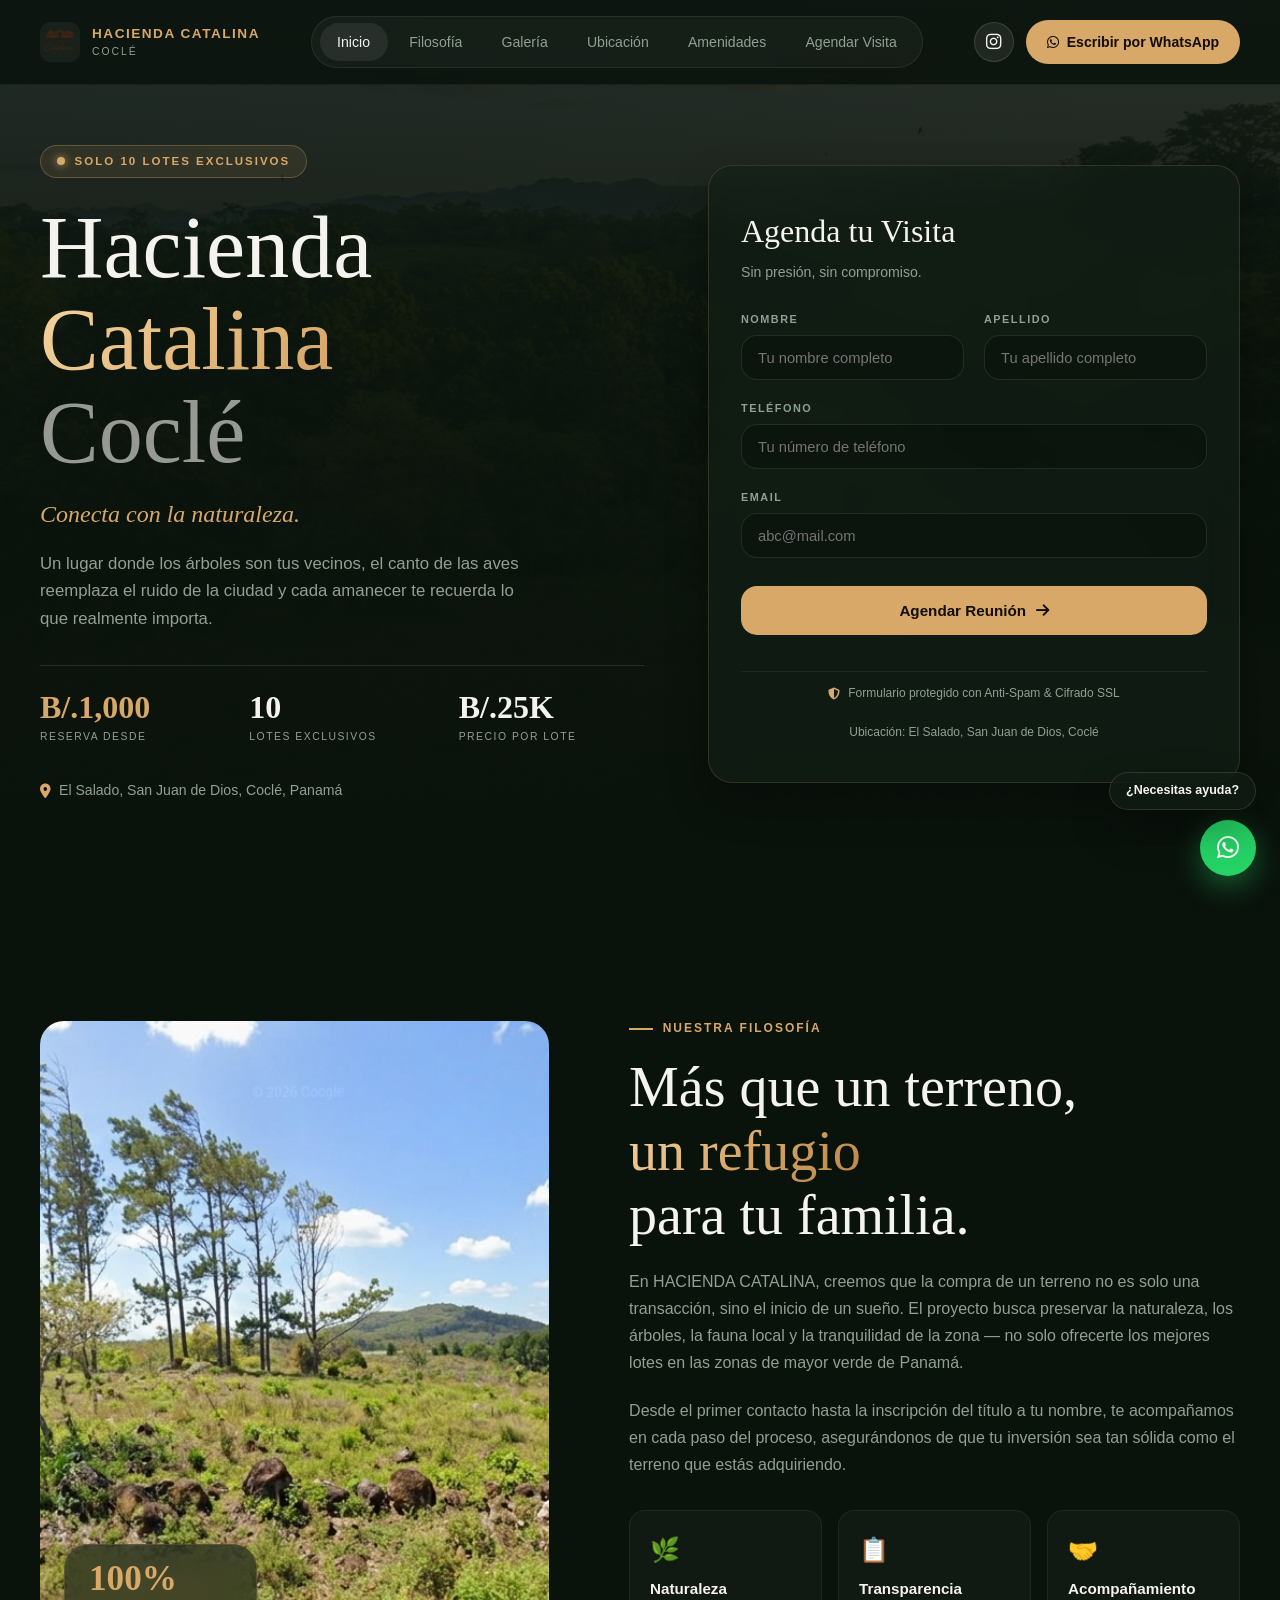
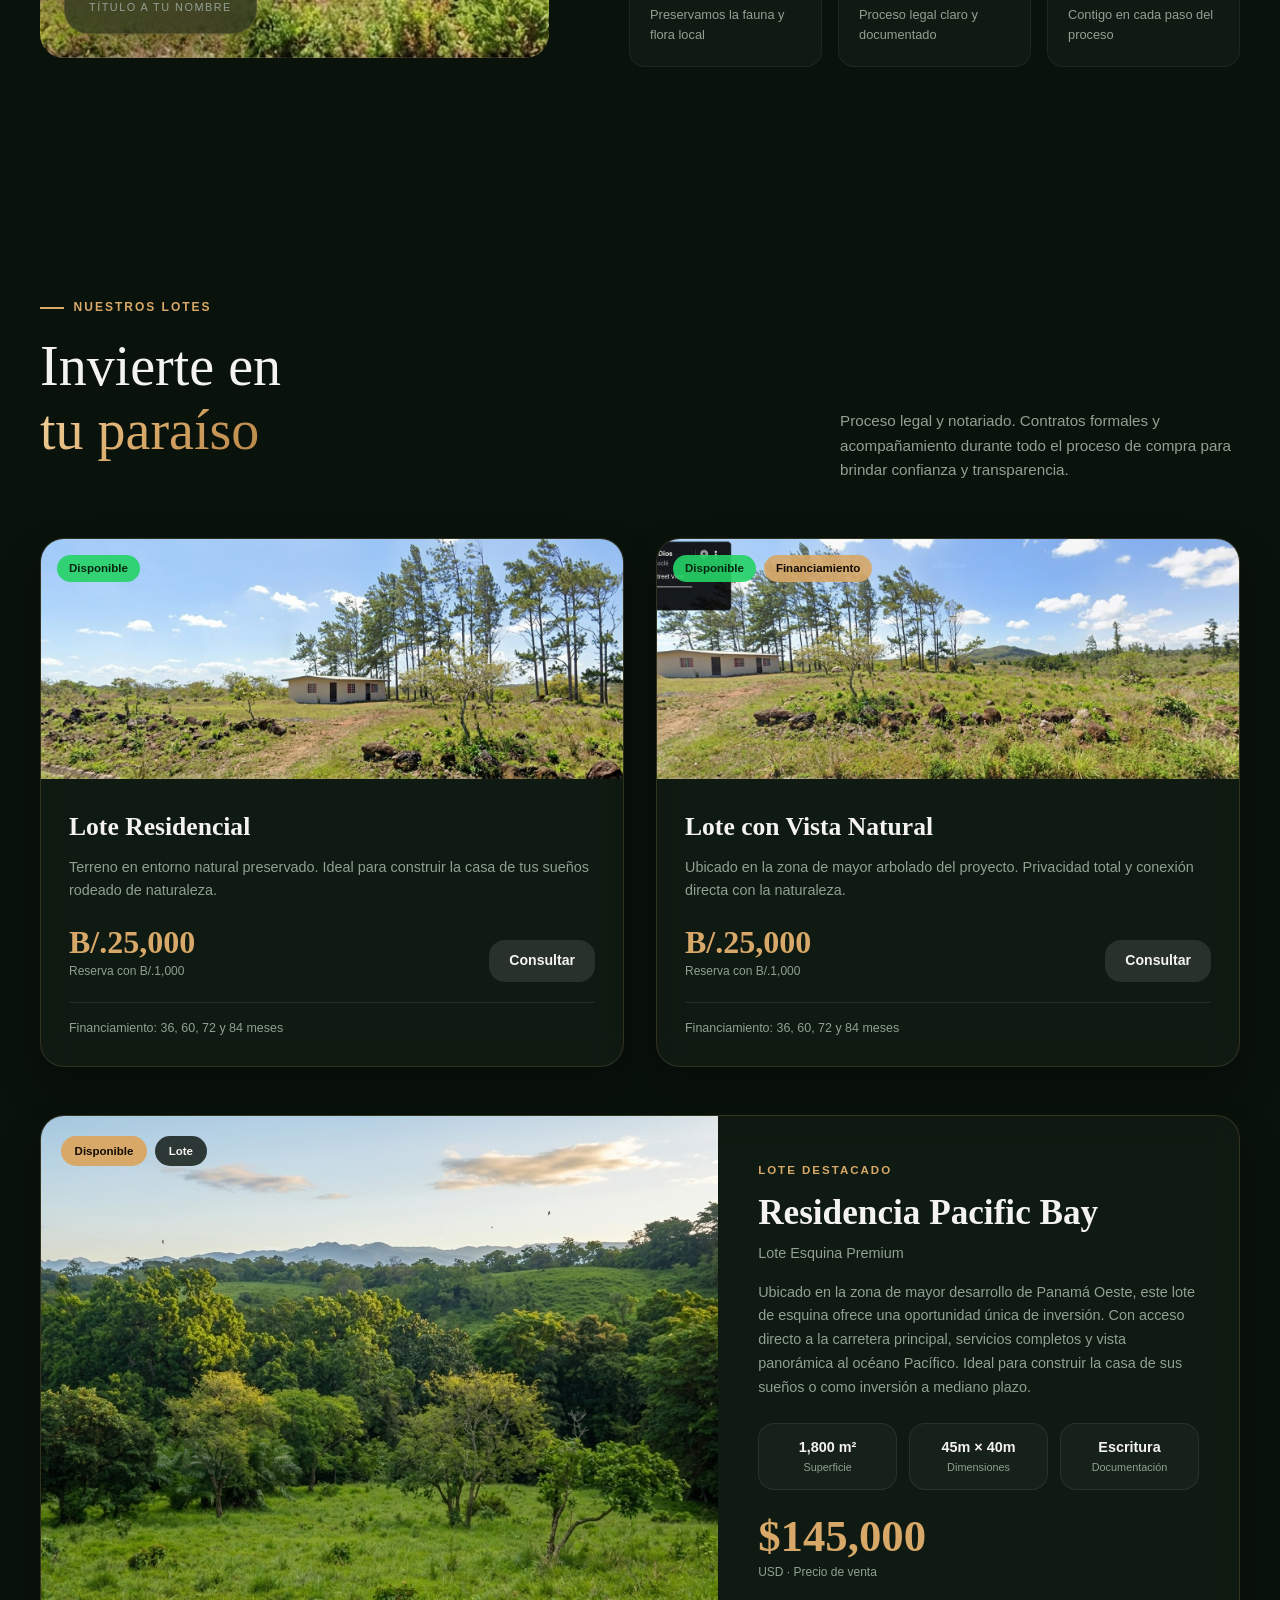
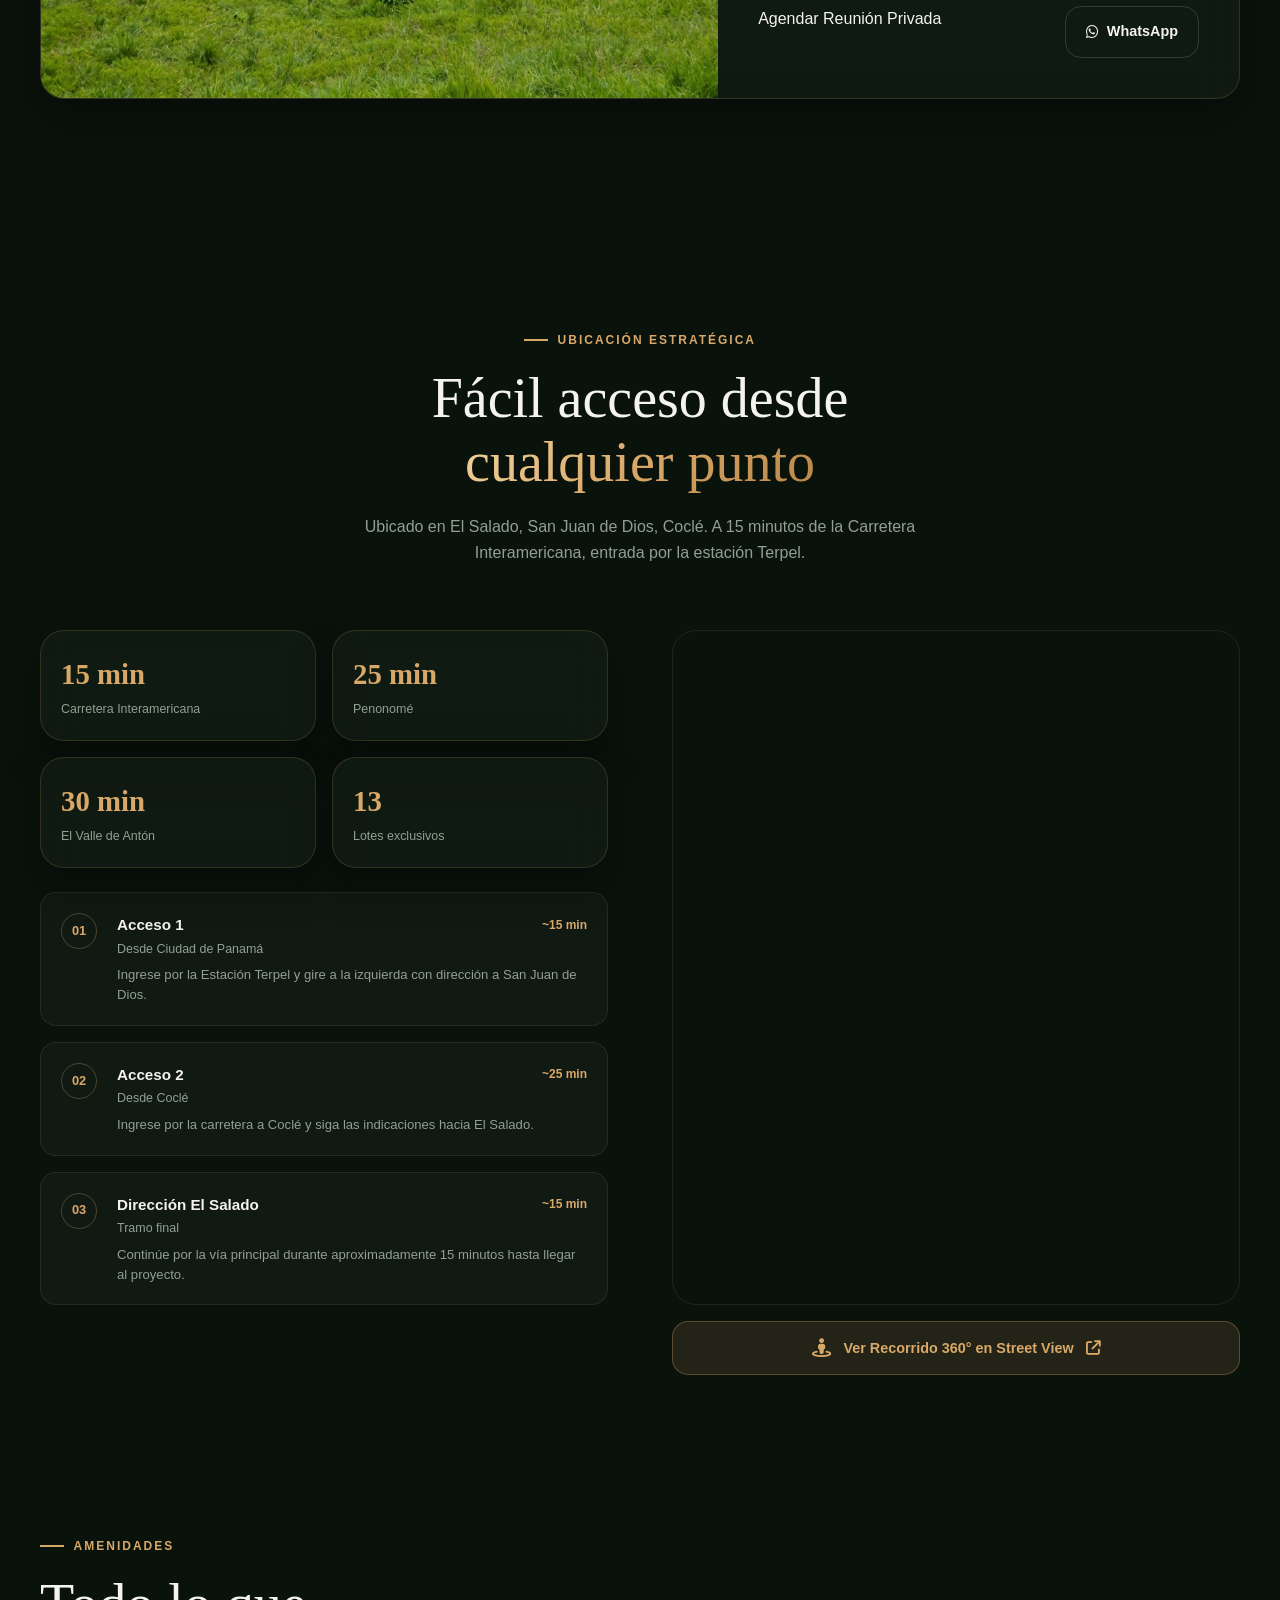
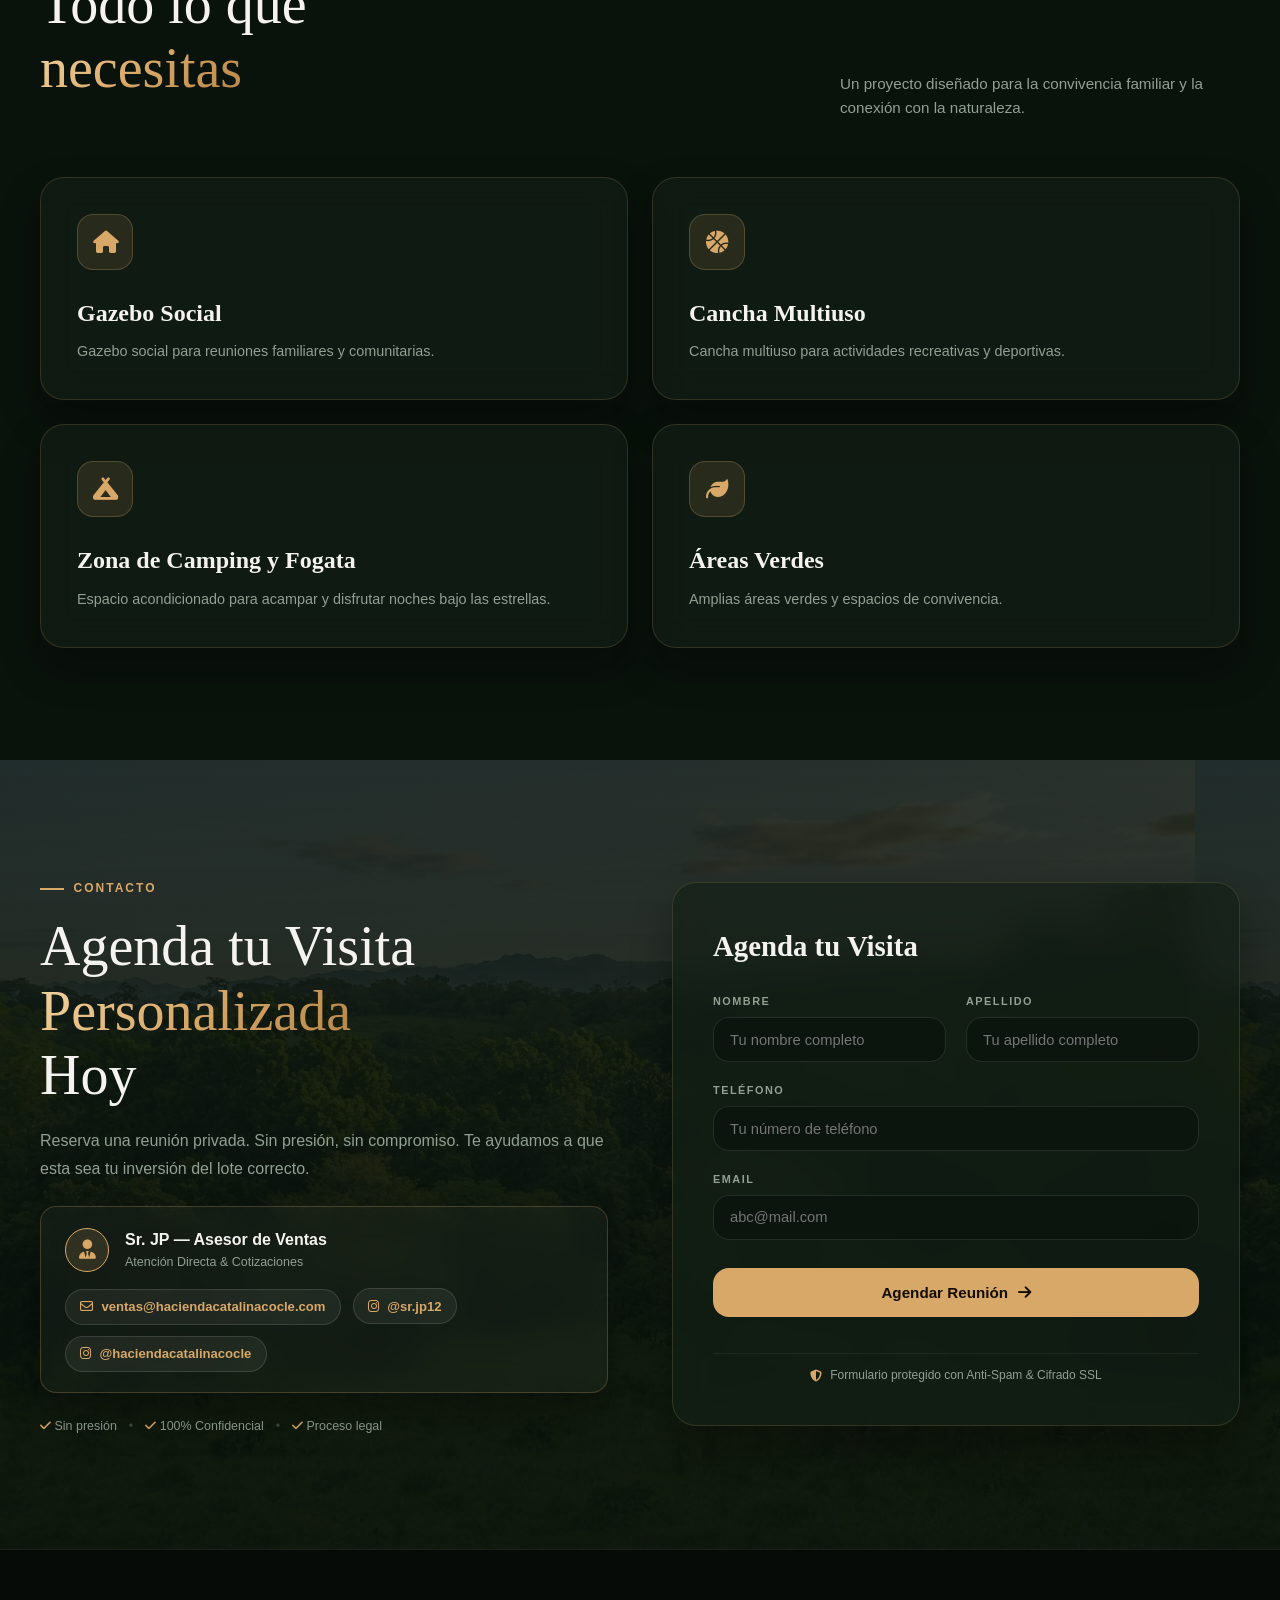
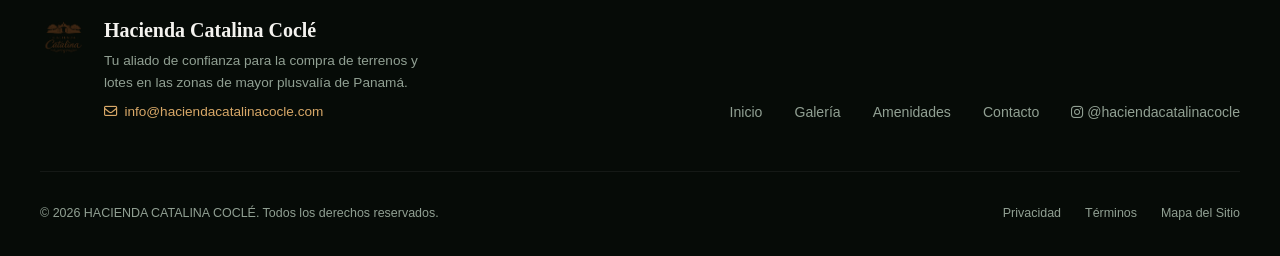
==== commit 8adc03a9: "Update index.html" ====
--- a/index.html
+++ b/index.html
@@ -154,7 +154,7 @@
           <div class="hero-text-col">
             <div class="badge-pill">
               <span class="pulse-dot"></span>
-              <span class="badge-text">SOLO 13 LOTES EXCLUSIVOS</span>
+              <span class="badge-text">SOLO 10 LOTES EXCLUSIVOS</span>
             </div>
 
             <h1 class="hero-display-title">
@@ -176,7 +176,7 @@
                 <span class="stat-label">RESERVA DESDE</span>
               </div>
               <div class="stat-col">
-                <span class="stat-num">13</span>
+                <span class="stat-num">10</span>
                 <span class="stat-label">LOTES EXCLUSIVOS</span>
               </div>
               <div class="stat-col">
@@ -748,4 +748,4 @@
   <script src="app.js"></script>
 </body>
 
-</html>+</html>
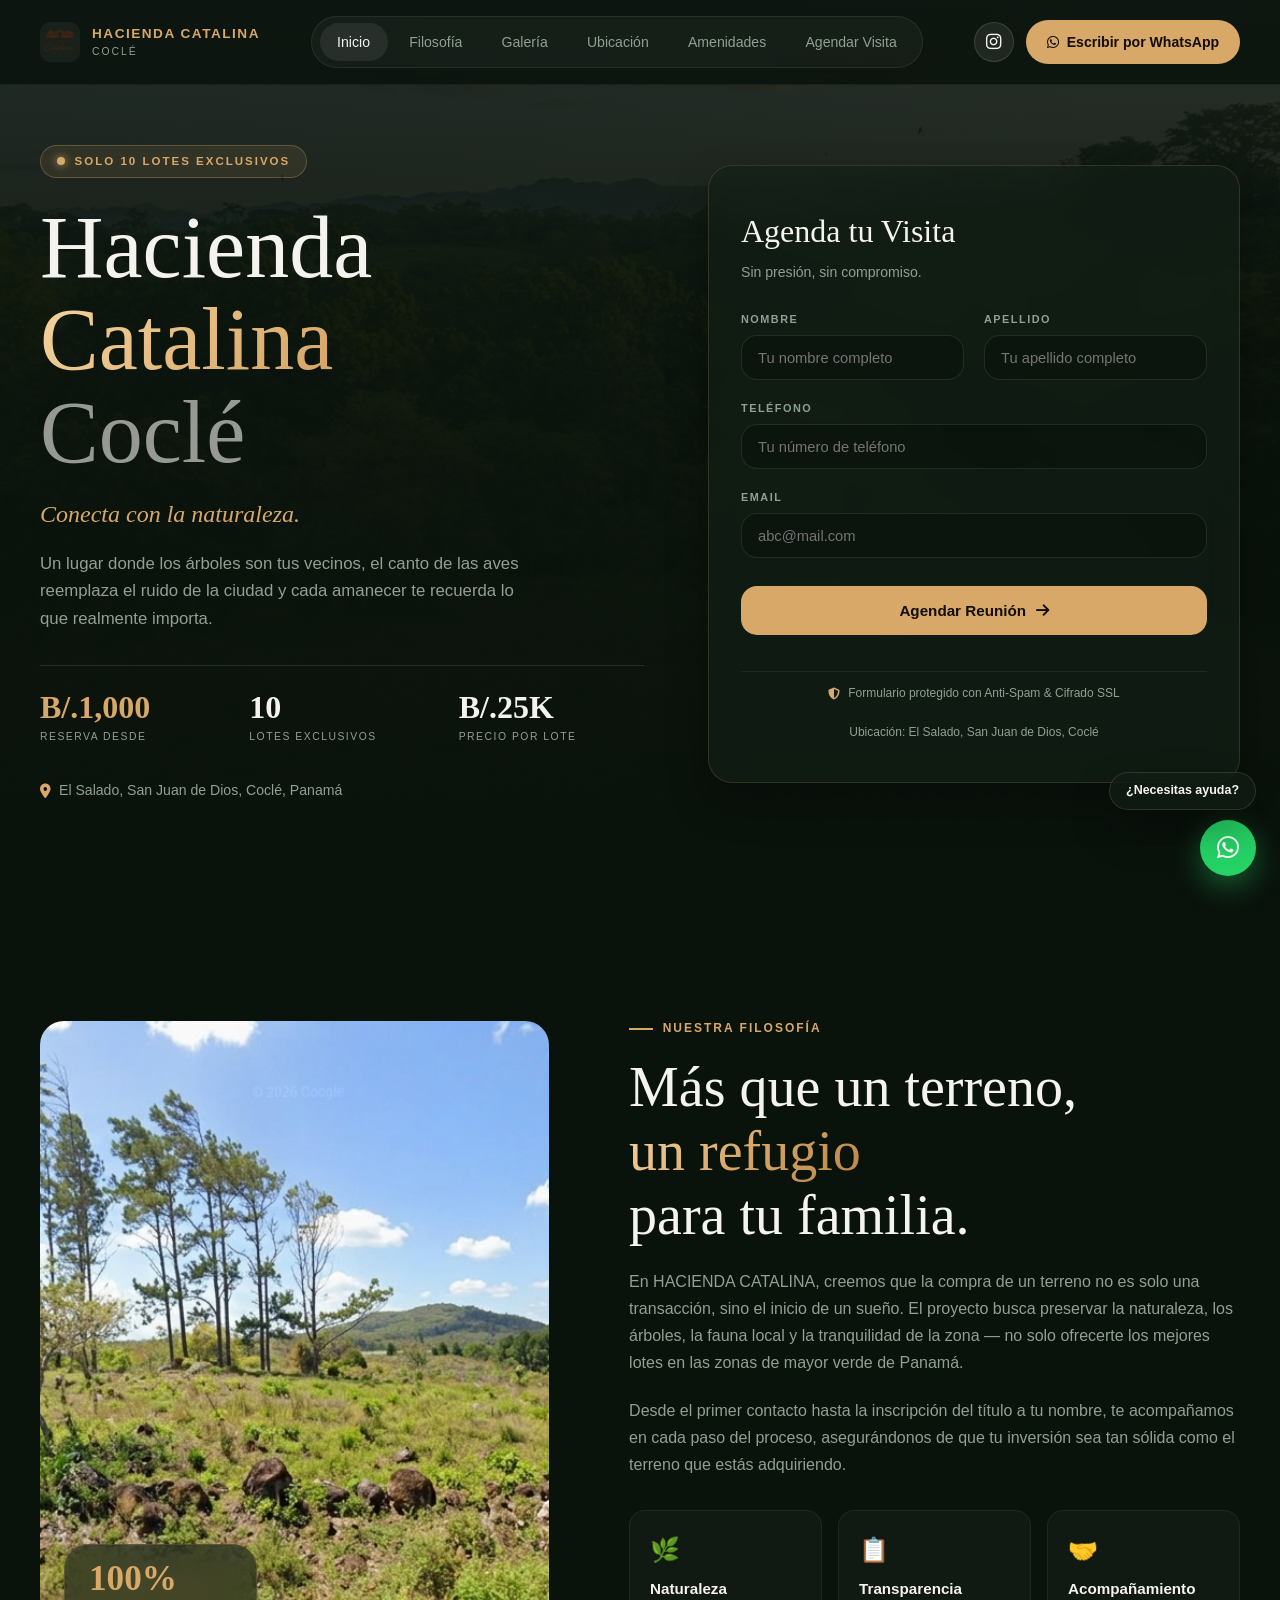
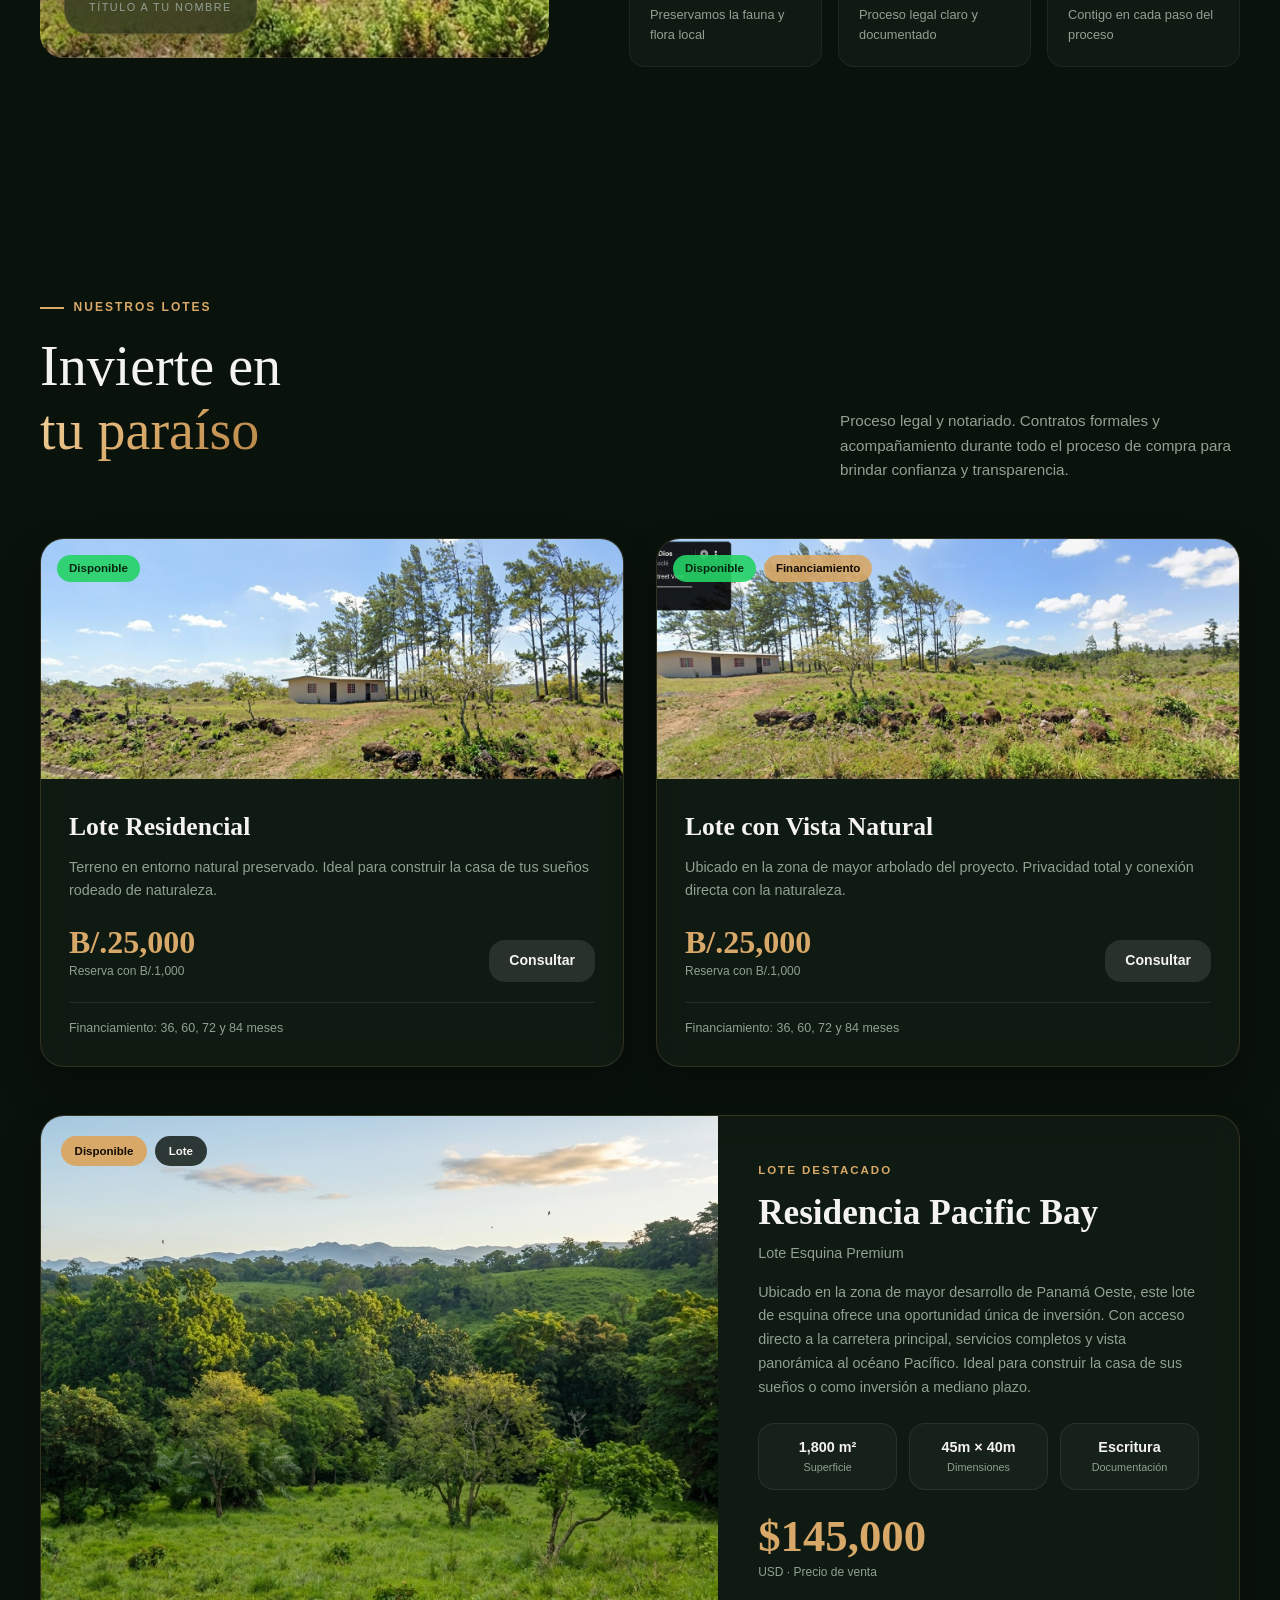
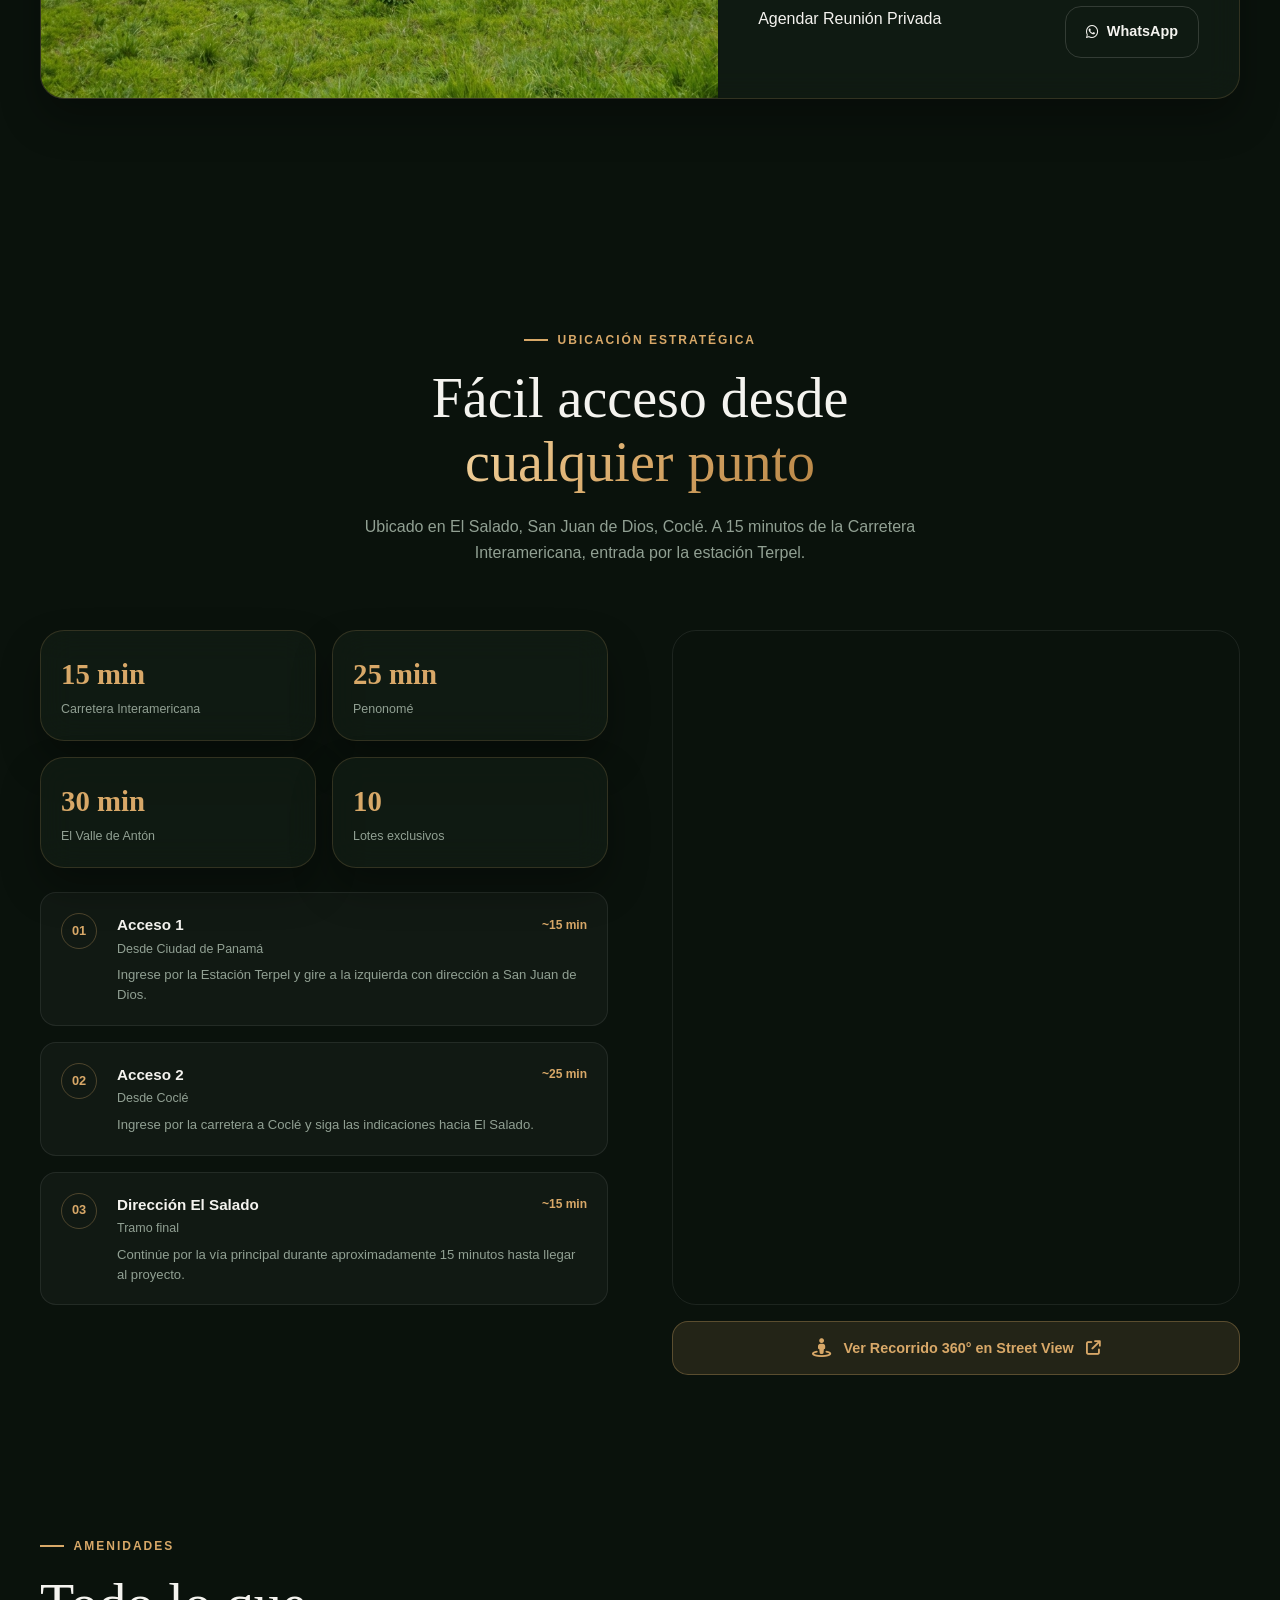
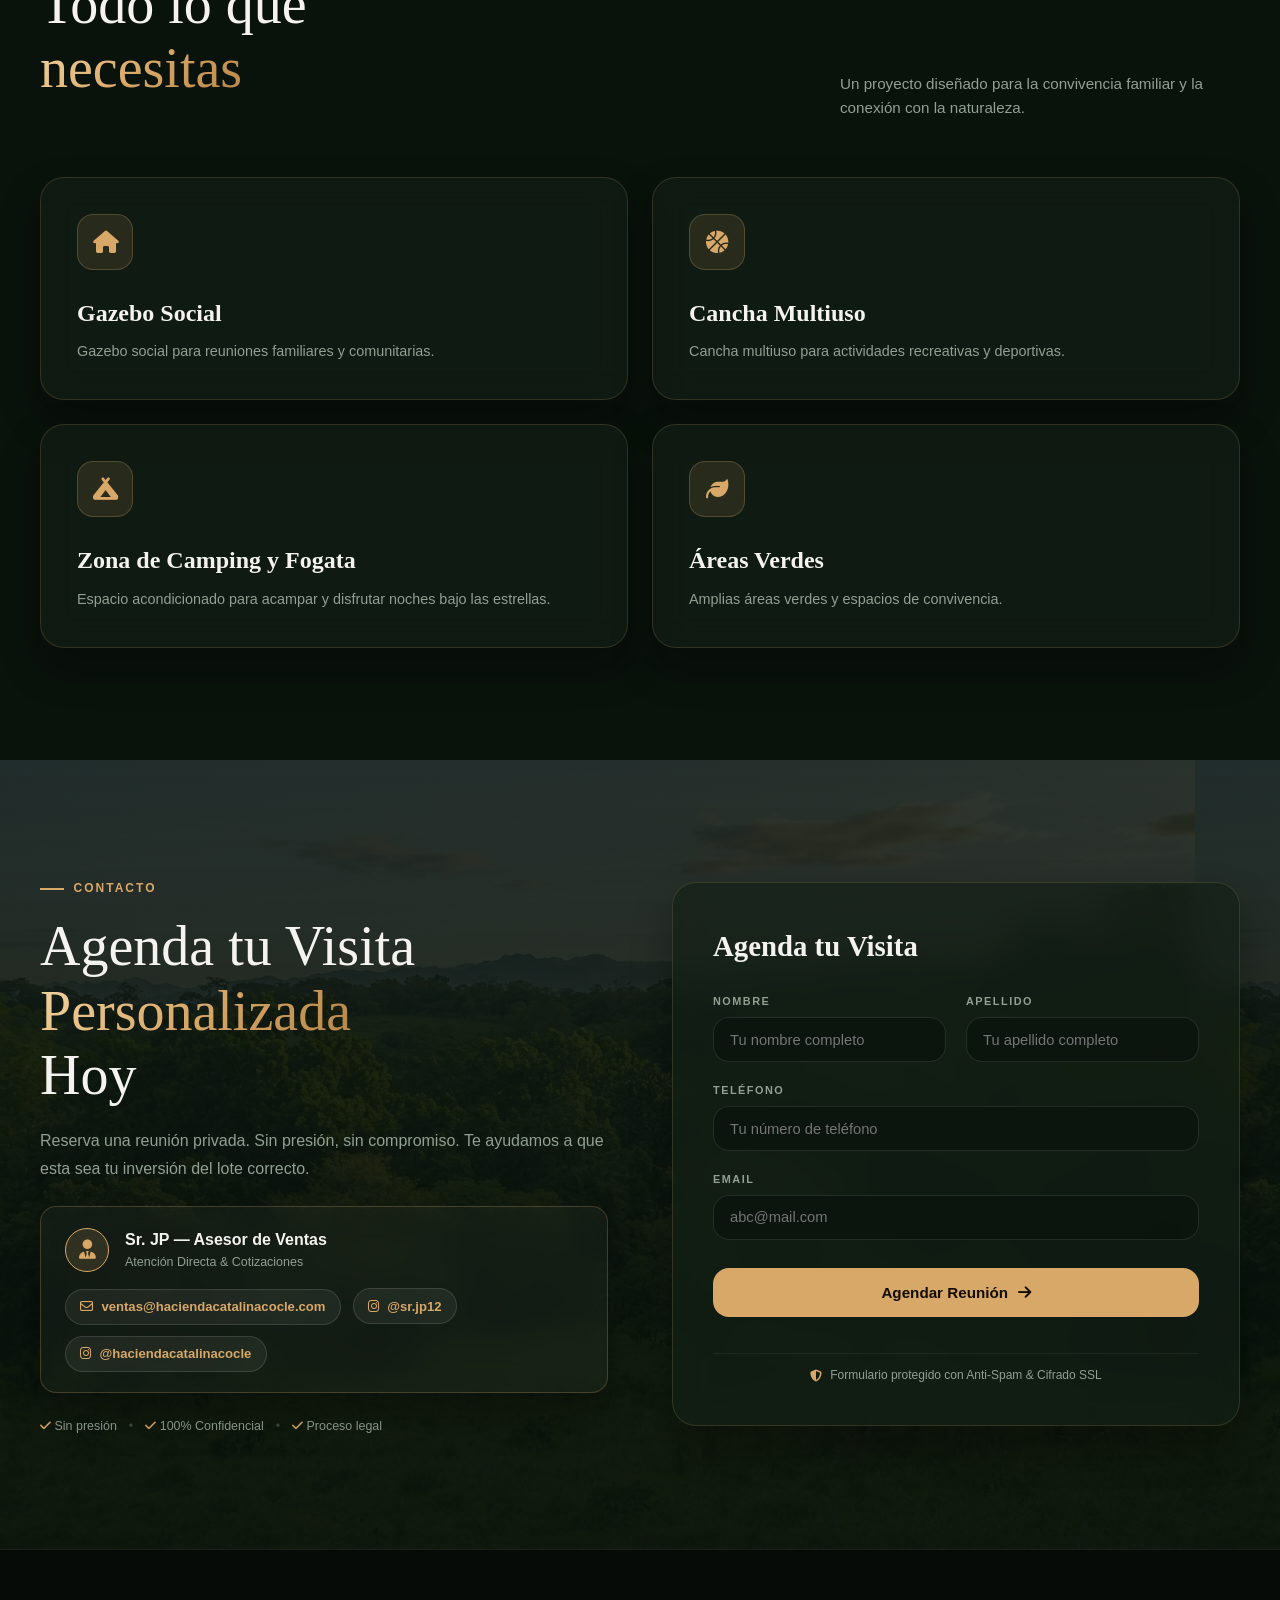
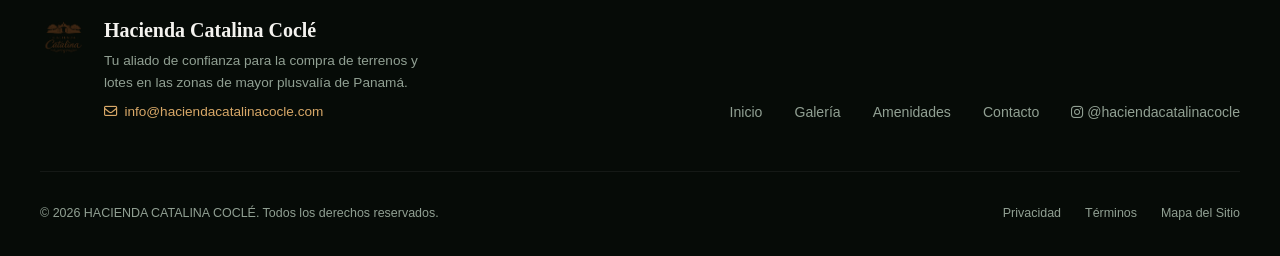
==== commit 721d6a97: "Update index.html" ====
--- a/index.html
+++ b/index.html
@@ -8,7 +8,7 @@
   <link rel="canonical" href="https://haciendacatalinacocle.com/">
   <!-- SEO Meta Keywords & Description -->
   <meta name="description"
-    content="Solo 13 lotes exclusivos en El Salado, Coclé, Panamá. Conecta con la naturaleza a 25 minutos de Penonomé. Reserva desde B/.1,000. Financiamiento disponible.">
+    content="Solo 10 lotes exclusivos en El Salado, Coclé, Panamá. Conecta con la naturaleza a 25 minutos de Penonomé. Reserva desde B/.1,000. Financiamiento disponible.">
   <meta name="keywords"
     content="lotes en venta panama, terrenos en venta cocle, hacienda catalina cocle, lotes residenciales panama, terrenos en el salado, terrenos cerca de penonome, bienes raices panama, venta de terrenos cocle, fincas residenciales panama, terrenos con titulo panama, lotes desde 1000 dolares, terrenos cerca de playa blanca, inversion inmobiliaria panama, casas de campo cocle">
   <meta name="robots" content="index, follow">
@@ -37,7 +37,7 @@
     "@type": "RealEstateAgent",
     "name": "Hacienda Catalina Coclé",
     "image": "https://antoniolaps.github.io/haciendaCatalina/HACIENDA%20CATALINA.png",
-    "description": "Comunidad residencial exclusiva de 13 lotes de campo en El Salado, Coclé, Panamá.",
+    "description": "Comunidad residencial exclusiva de 10 lotes de campo en El Salado, Coclé, Panamá.",
     "email": "ventas@haciendacatalinacocle.com",
     "telephone": "+50767188806",
     "url": "https://haciendacatalinacocle.com/",
@@ -473,7 +473,7 @@
                 <span class="time-lbl">El Valle de Antón</span>
               </div>
               <div class="time-card glass-card">
-                <span class="time-val">13</span>
+                <span class="time-val">10</span>
                 <span class="time-lbl">Lotes exclusivos</span>
               </div>
             </div>
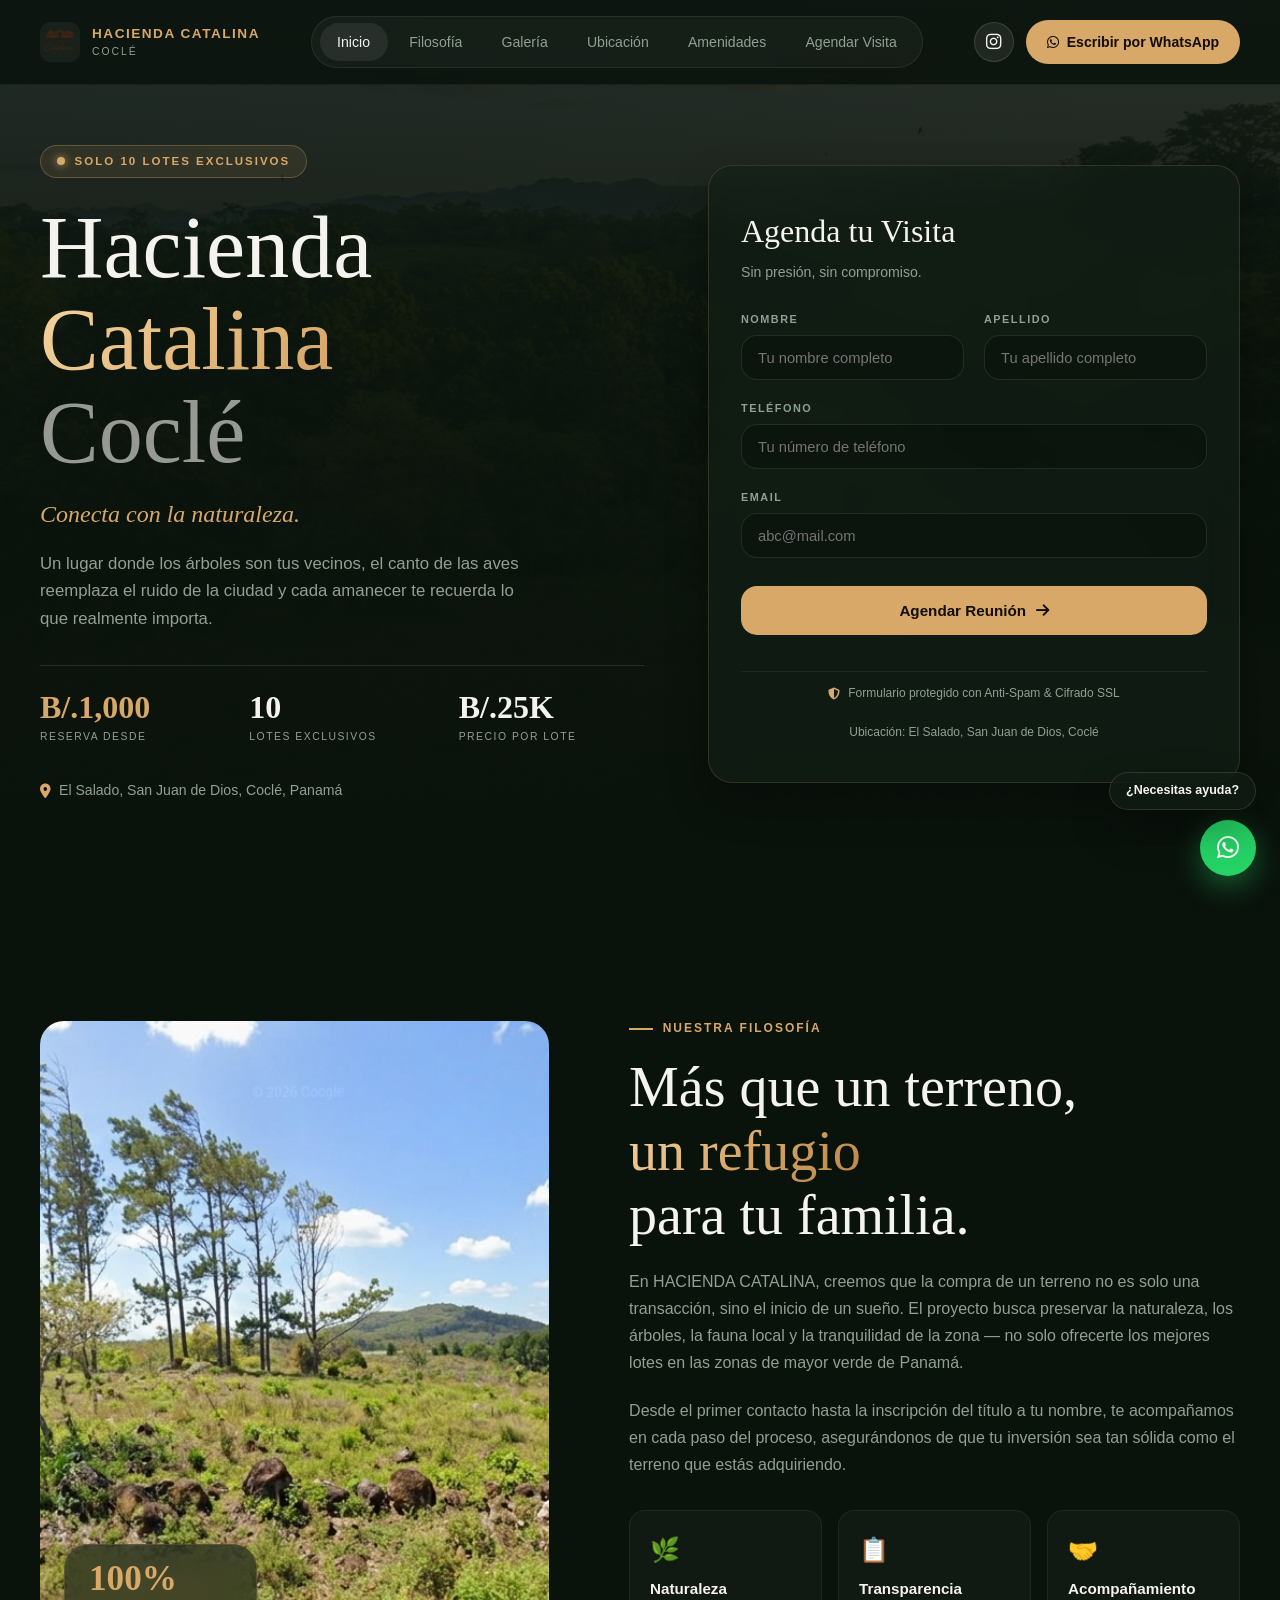
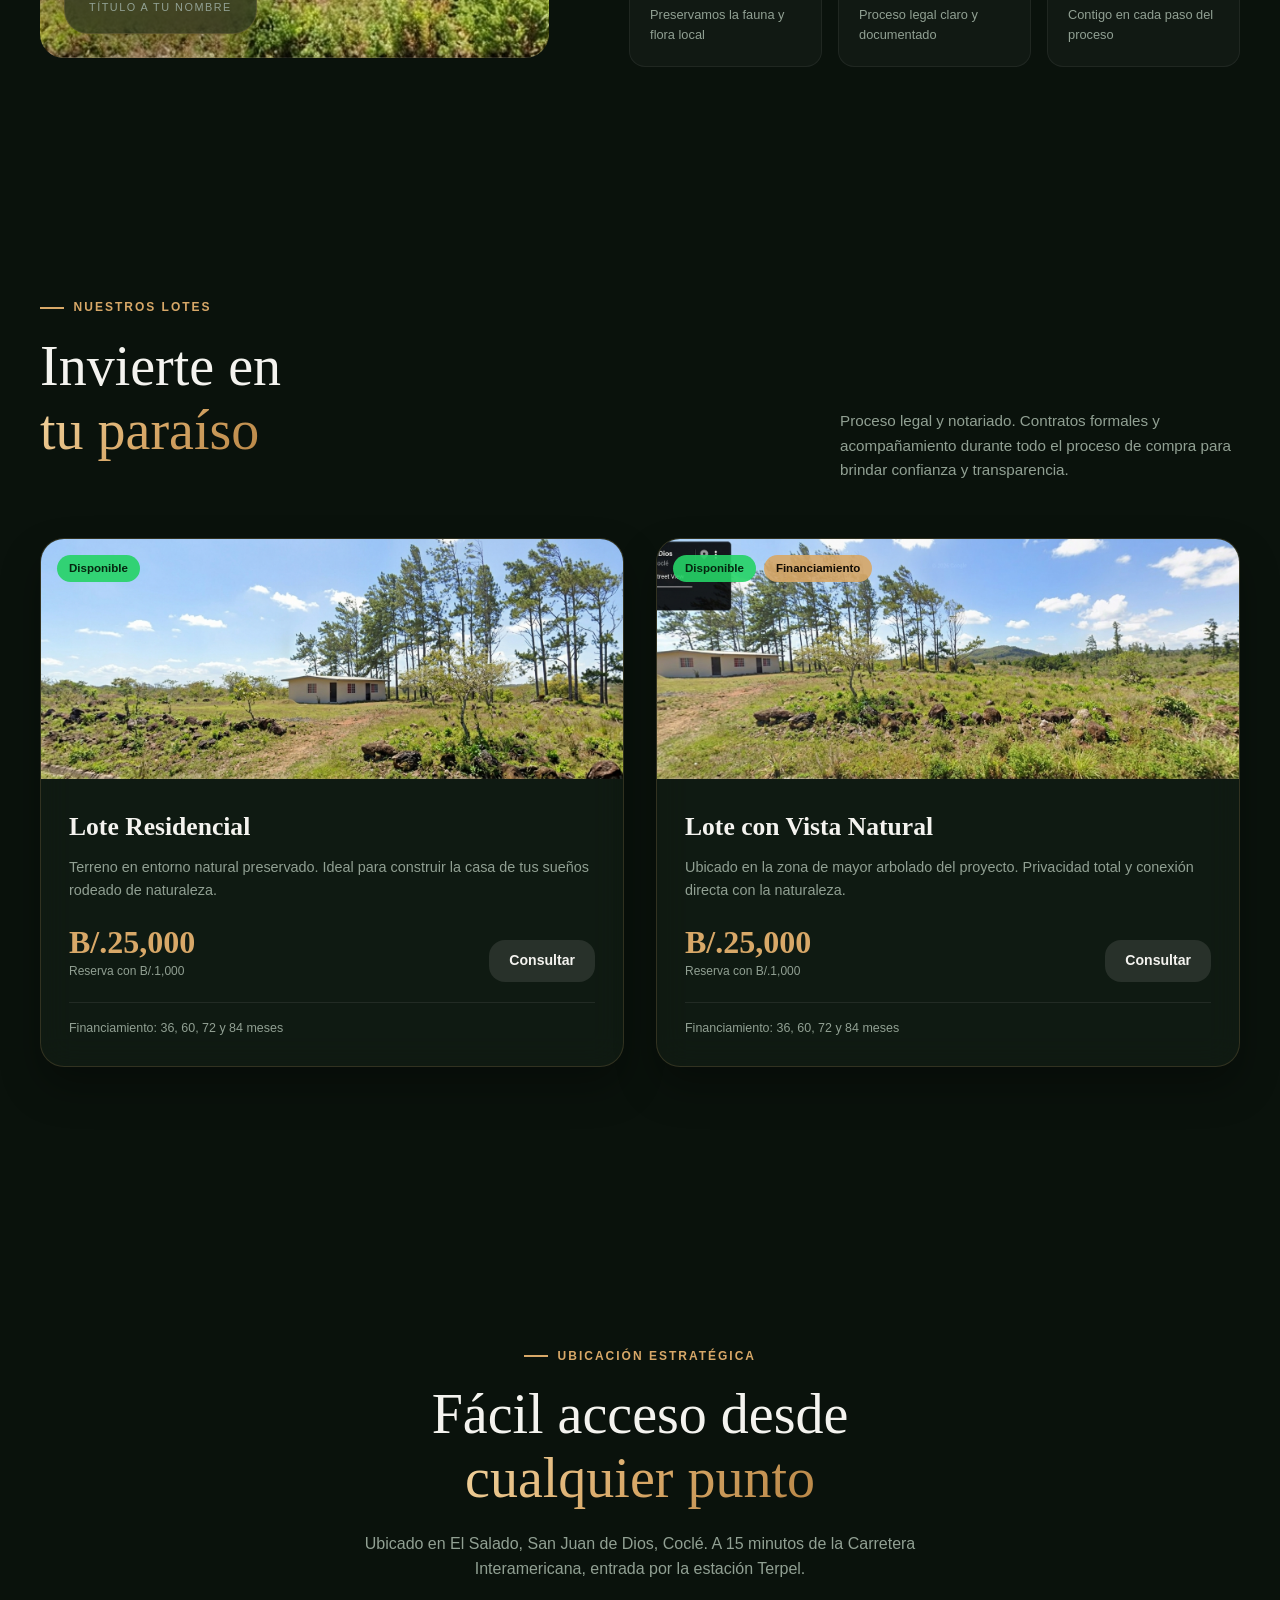
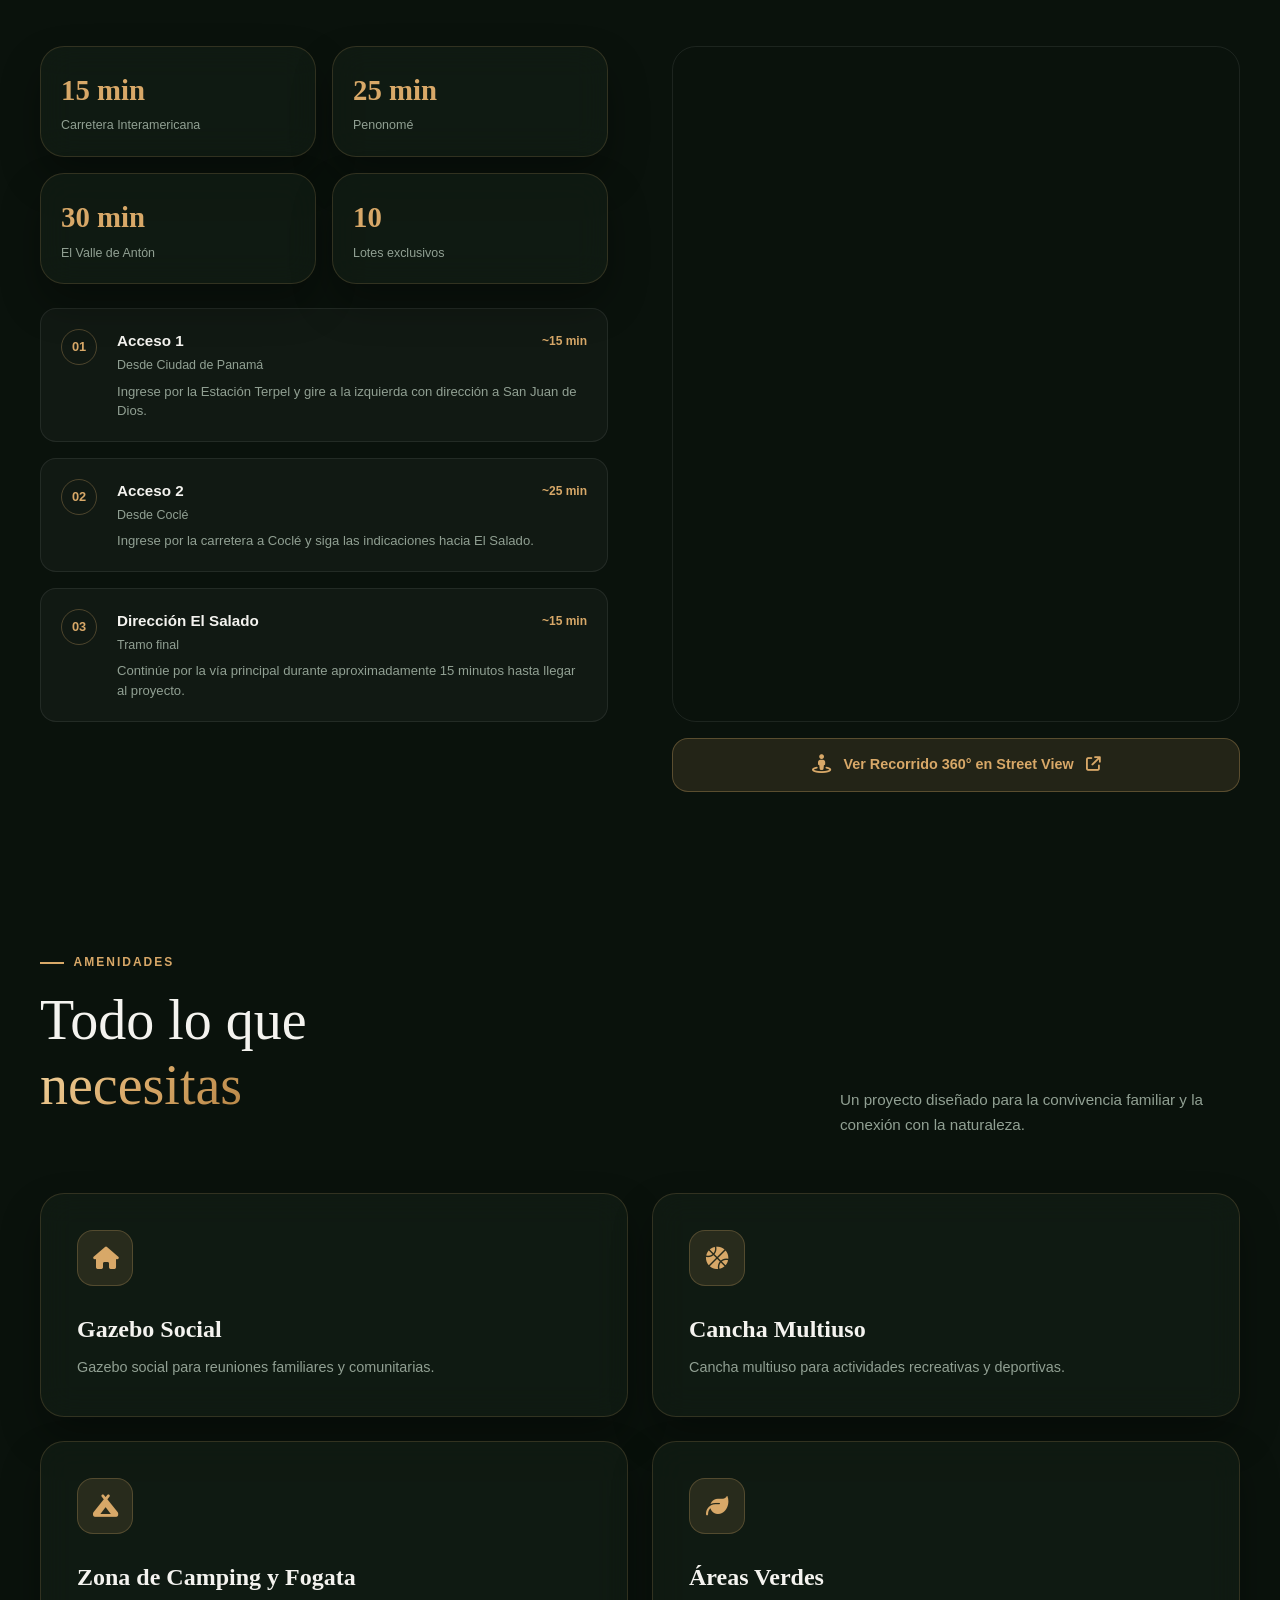
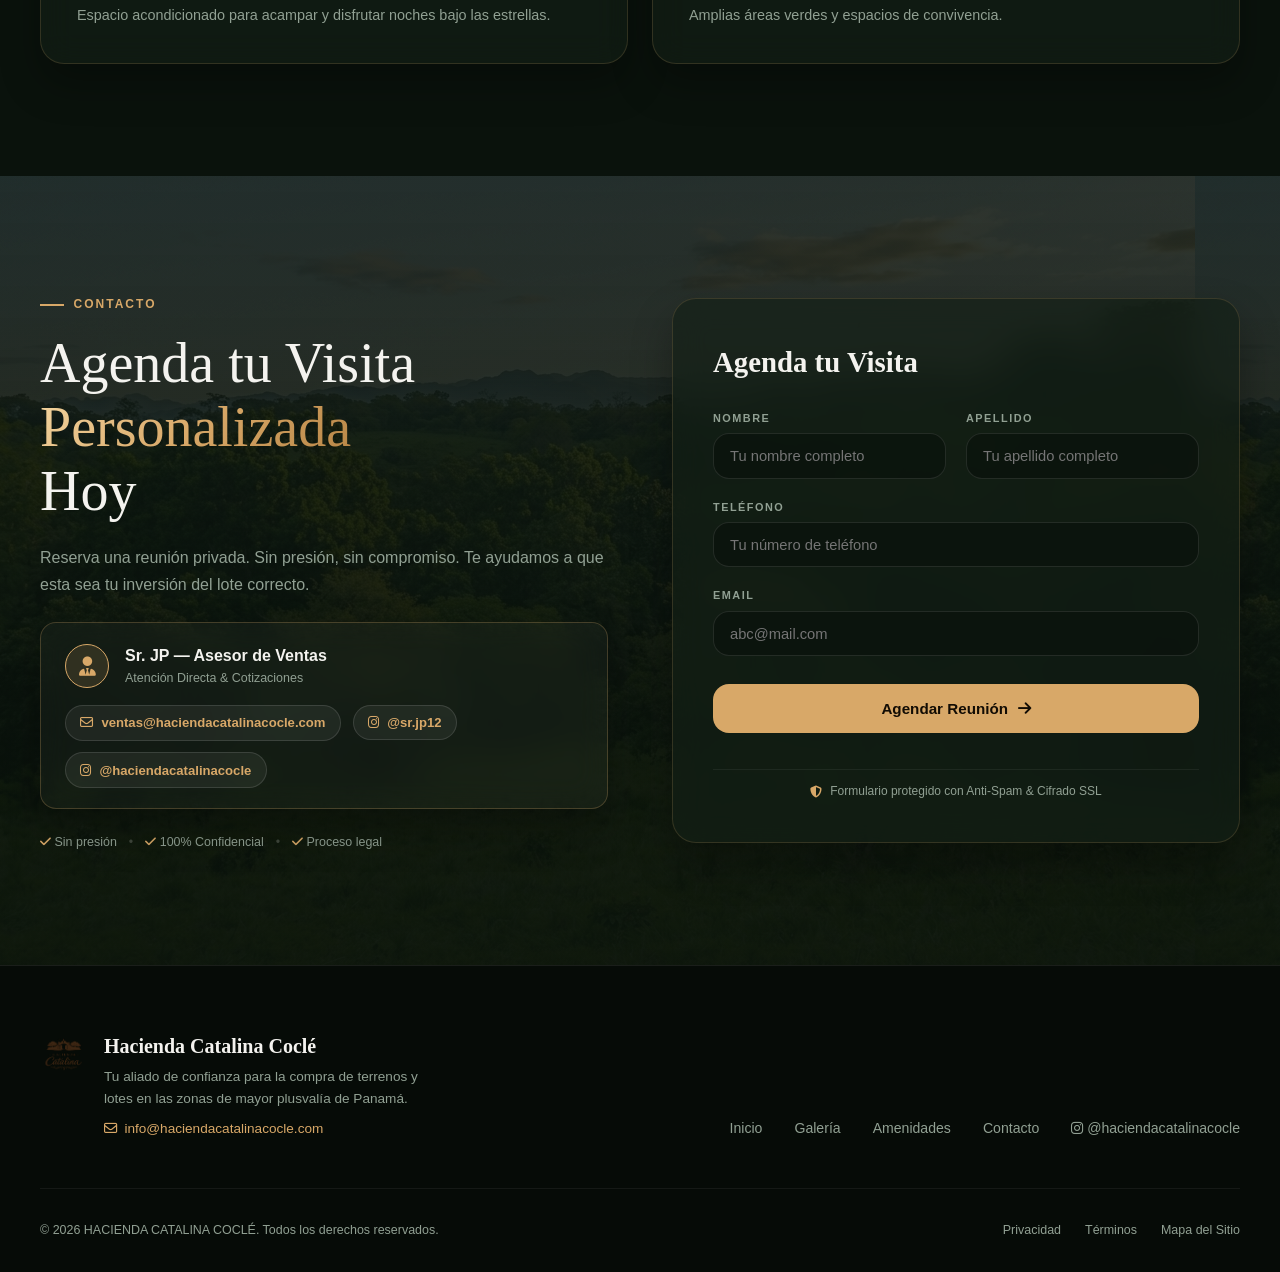
==== commit 222bc096: "update lotes elimo destacados por orden de mash" ====
--- a/index.html
+++ b/index.html
@@ -19,7 +19,7 @@
   <meta property="og:url" content="https://haciendacatalinacocle.com/">
   <meta property="og:title" content="Hacienda Catalina Coclé — Lotes Exclusivos en Panamá">
   <meta property="og:description"
-    content="Solo lotes residenciales en El Salado, Coclé, Panamá. Reserva desde B/.1,000. Financiamiento disponible. Conecta con la naturaleza.">
+    content="Solo 10 lotes residenciales en El Salado, Coclé, Panamá. Reserva desde B/.1,000. Financiamiento disponible. Conecta con la naturaleza.">
   <meta property="og:image" content="https://antoniolaps.github.io/haciendaCatalina/HACIENDA%20CATALINA.png">
   <meta property="og:site_name" content="Hacienda Catalina Coclé">
 
@@ -27,7 +27,7 @@
   <meta name="twitter:card" content="summary_large_image">
   <meta name="twitter:title" content="Hacienda Catalina Coclé — Lotes Exclusivos en Panamá">
   <meta name="twitter:description"
-    content="Solo 13 lotes residenciales en El Salado, Coclé, Panamá. Reserva desde B/.1,000.">
+    content="Solo 10 lotes residenciales en El Salado, Coclé, Panamá. Reserva desde B/.1,000.">
   <meta name="twitter:image" content="https://antoniolaps.github.io/haciendaCatalina/HACIENDA%20CATALINA.png">
 
   <!-- Schema.org Structured Data (JSON-LD) -->
@@ -387,59 +387,7 @@
 
         </div>
 
-        <!-- Featured Lot Banner Card -->
-        <div class="featured-lote-card glass-card">
-          <div class="featured-grid">
-            <div class="featured-img-col">
-              <img src="images/lotes/lote_destacado_pacific.jpg" alt="Residencia Pacific Bay Lote Destacado"
-                onerror="this.onerror=null; this.src='https://images.unsplash.com/photo-1600596542815-ffad4c1539a9?w=900';">
-              <div class="featured-image-tags">
-                <span class="badge-gold-bold">Disponible</span>
-                <span class="badge-dark-bold">Lote</span>
-              </div>
-            </div>
-            <div class="featured-content-col">
-              <div>
-                <span class="featured-kicker">LOTE DESTACADO</span>
-                <h3 class="featured-title">Residencia Pacific Bay</h3>
-                <p class="featured-subtitle">Lote Esquina Premium</p>
-                <p class="featured-desc">
-                  Ubicado en la zona de mayor desarrollo de Panamá Oeste, este lote de esquina ofrece una oportunidad
-                  única de inversión. Con acceso directo a la carretera principal, servicios completos y vista
-                  panorámica al océano Pacífico. Ideal para construir la casa de sus sueños o como inversión a mediano
-                  plazo.
-                </p>
-
-                <div class="specs-pills-grid">
-                  <div class="spec-pill">
-                    <span class="spec-val-bold">1,800 m²</span>
-                    <span class="spec-lbl-muted">Superficie</span>
-                  </div>
-                  <div class="spec-pill">
-                    <span class="spec-val-bold">45m × 40m</span>
-                    <span class="spec-lbl-muted">Dimensiones</span>
-                  </div>
-                  <div class="spec-pill">
-                    <span class="spec-val-bold">Escritura</span>
-                    <span class="spec-lbl-muted">Documentación</span>
-                  </div>
-                </div>
-
-                <div class="featured-price-block">
-                  <div class="price-hero">$145,000</div>
-                  <div class="price-currency">USD · Precio de venta</div>
-                </div>
-              </div>
-
-              <div class="featured-actions-row">
-                <a href="#contacto" class="btn-primary-gold flex-1">Agendar Reunión Privada</a>
-                <a href="https://wa.me/50767188806" target="_blank" class="btn-outline-wa">
-                  <i class="fa-brands fa-whatsapp"></i> WhatsApp
-                </a>
-              </div>
-            </div>
-          </div>
-        </div>
+
 
       </div>
     </section>
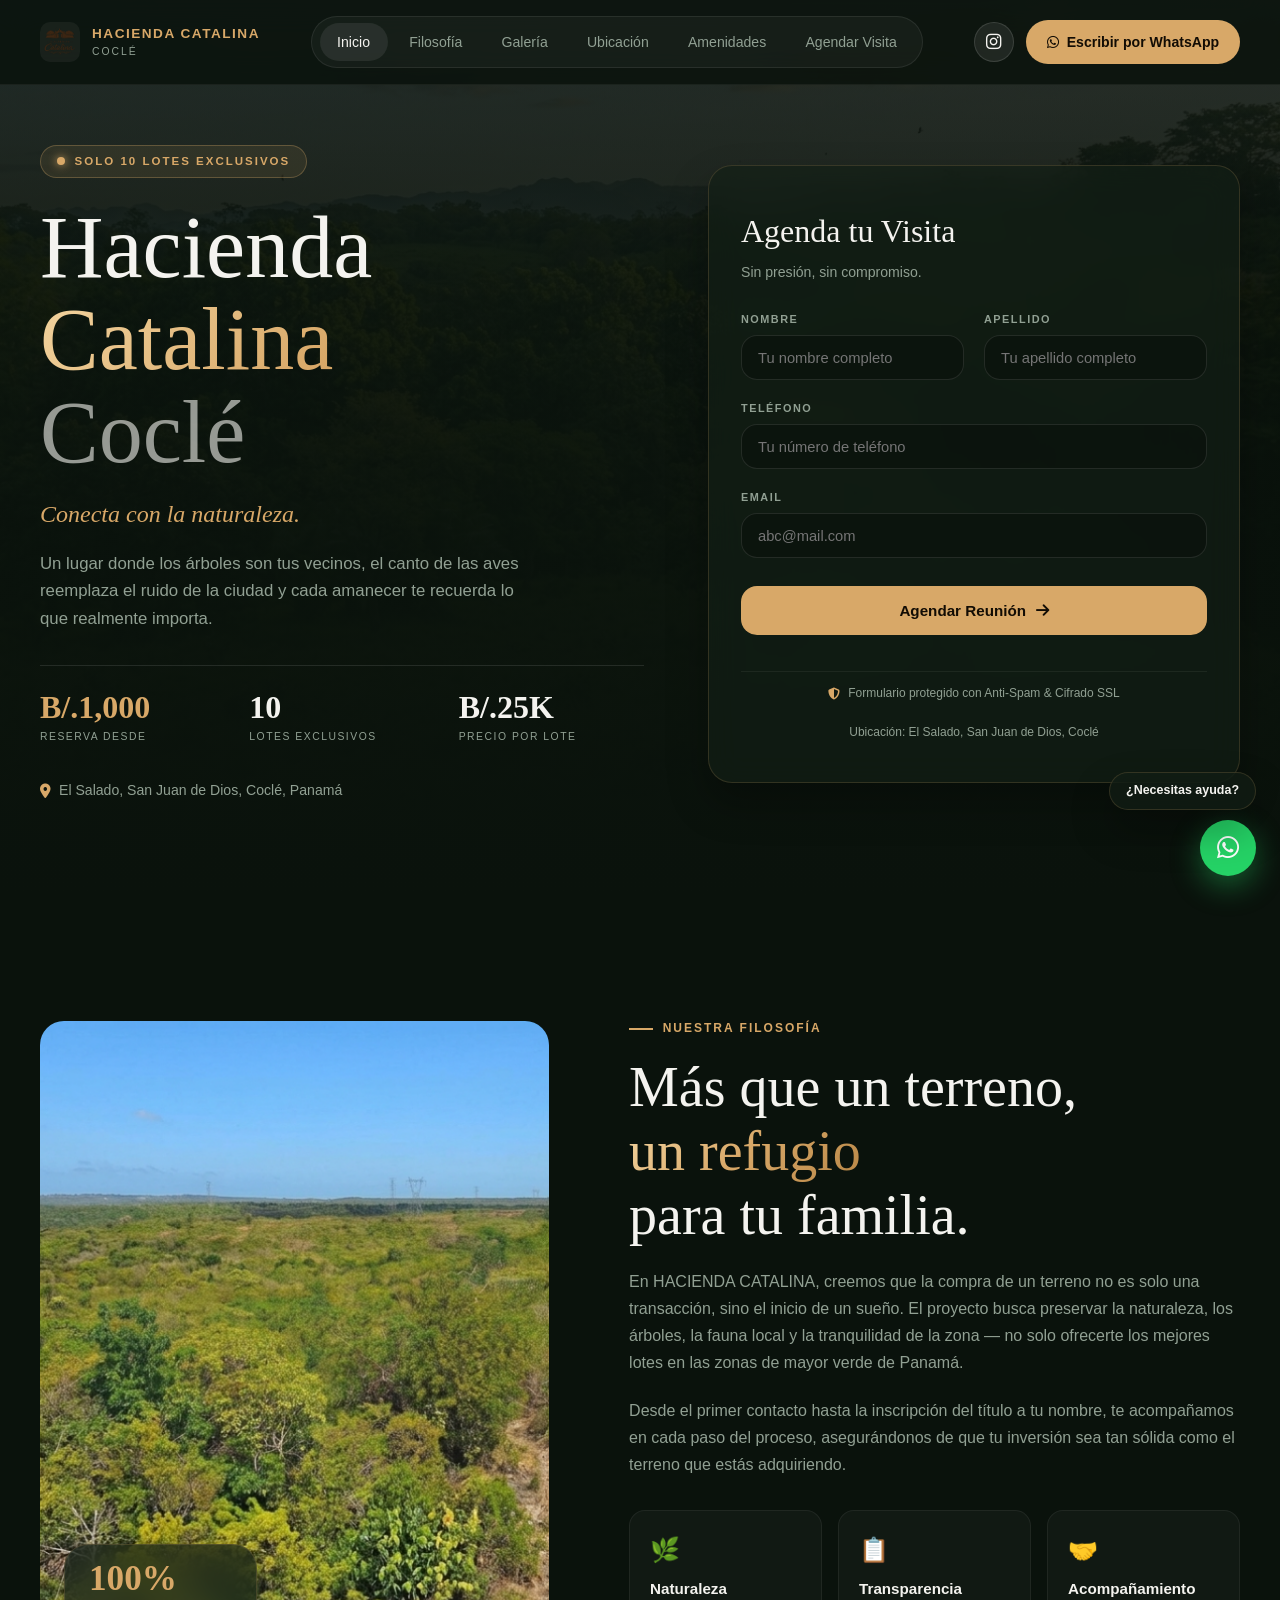
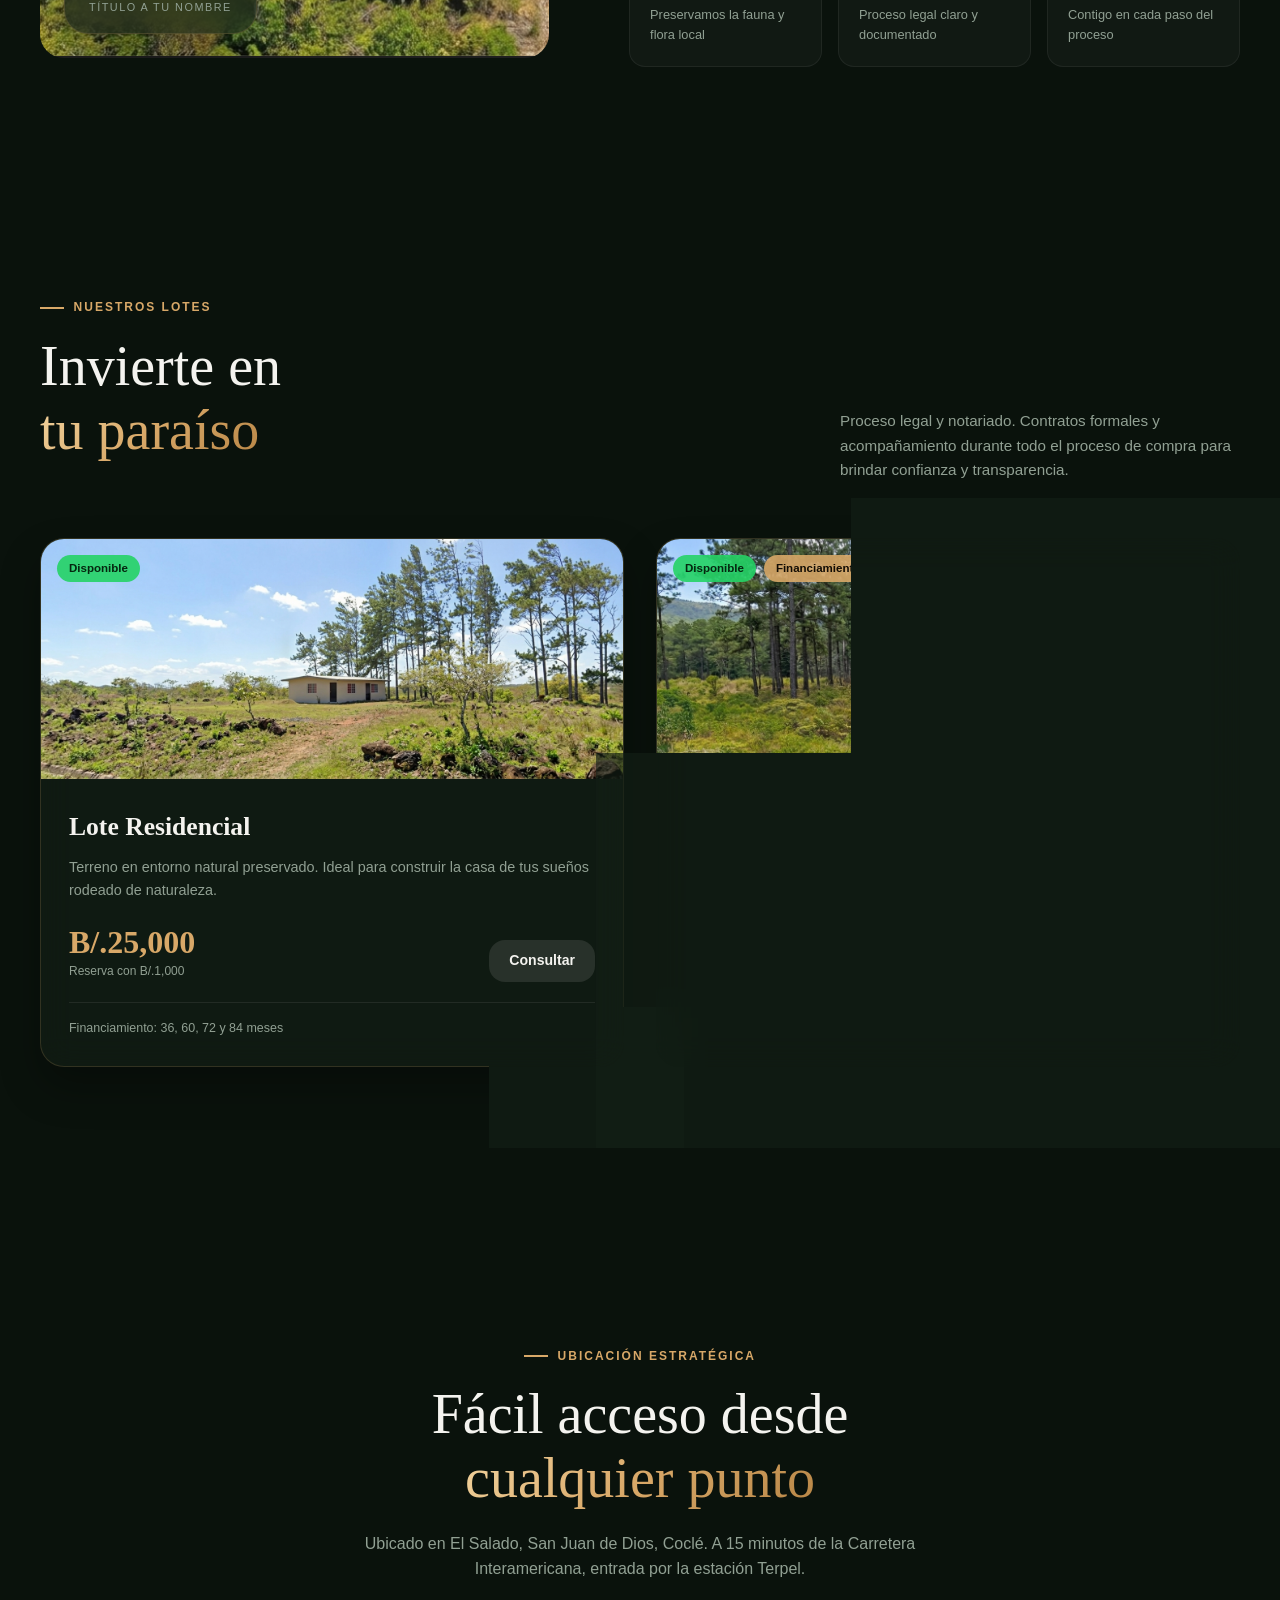
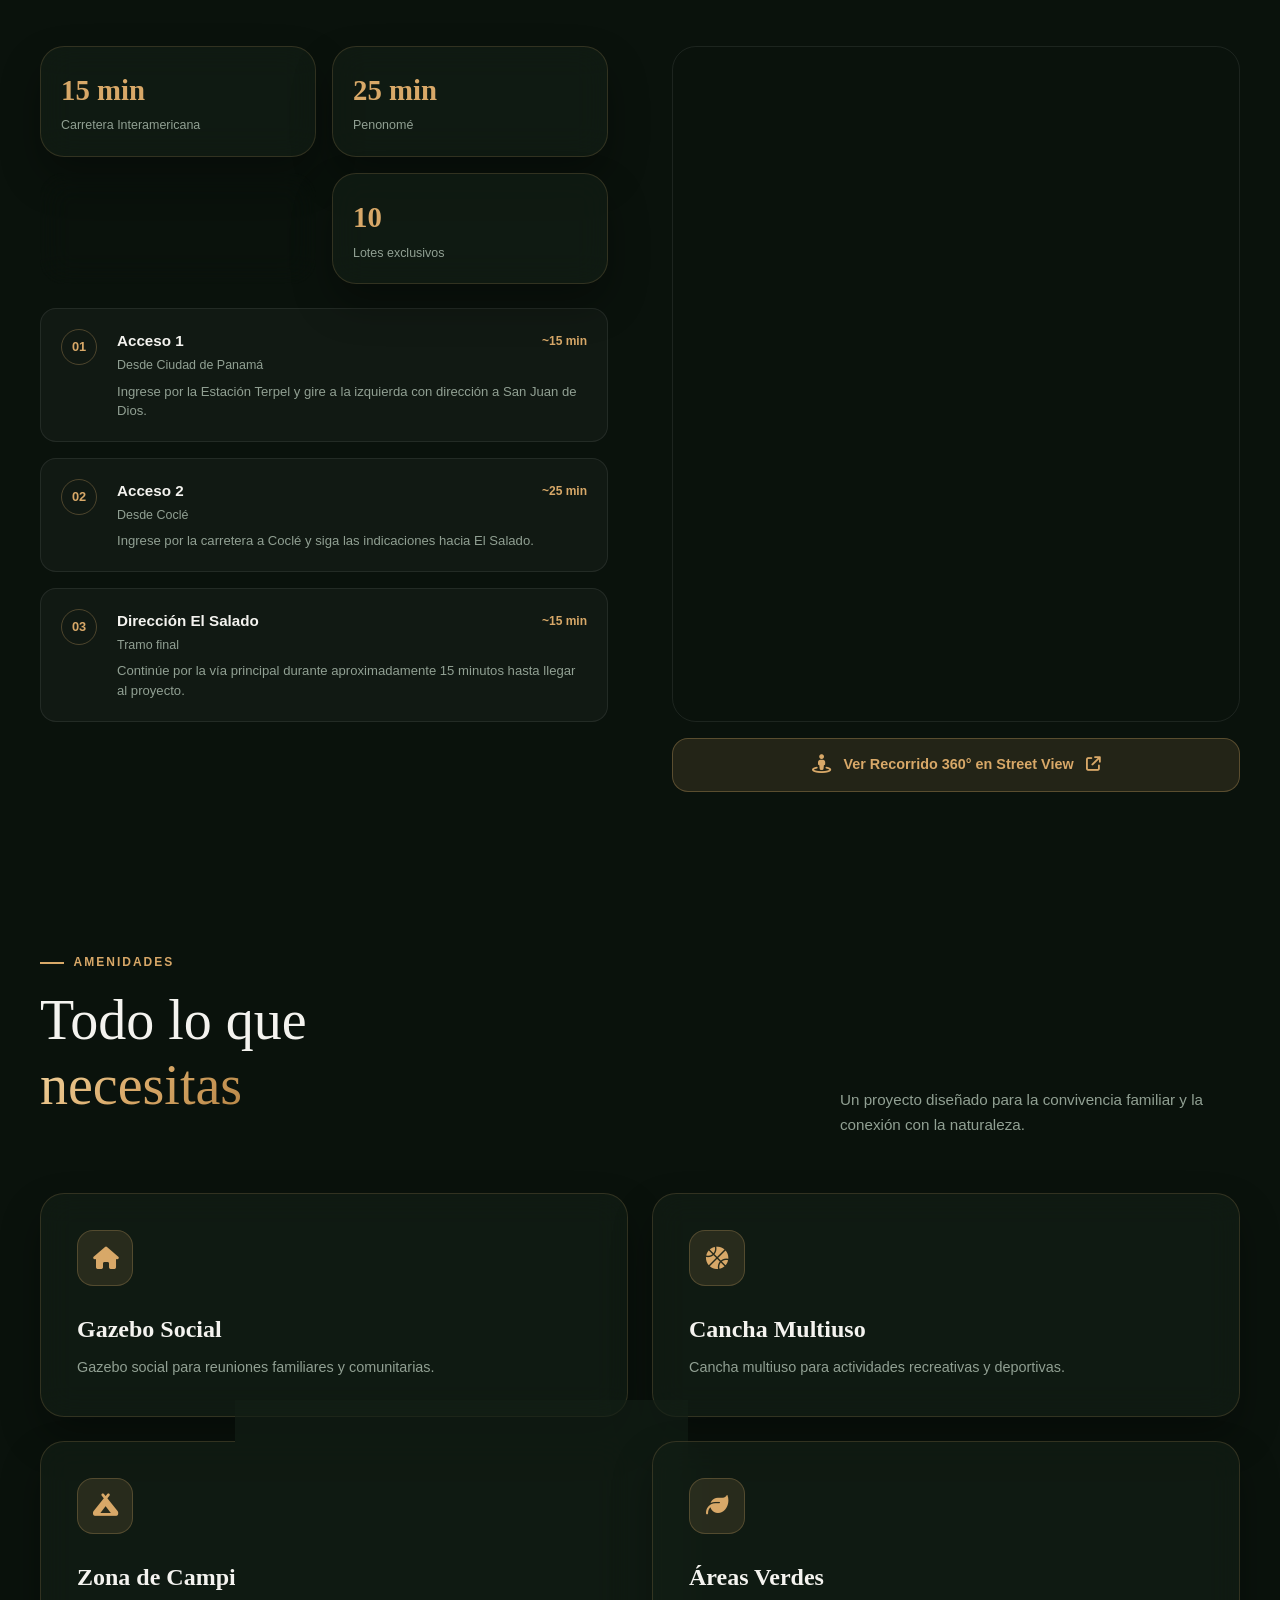
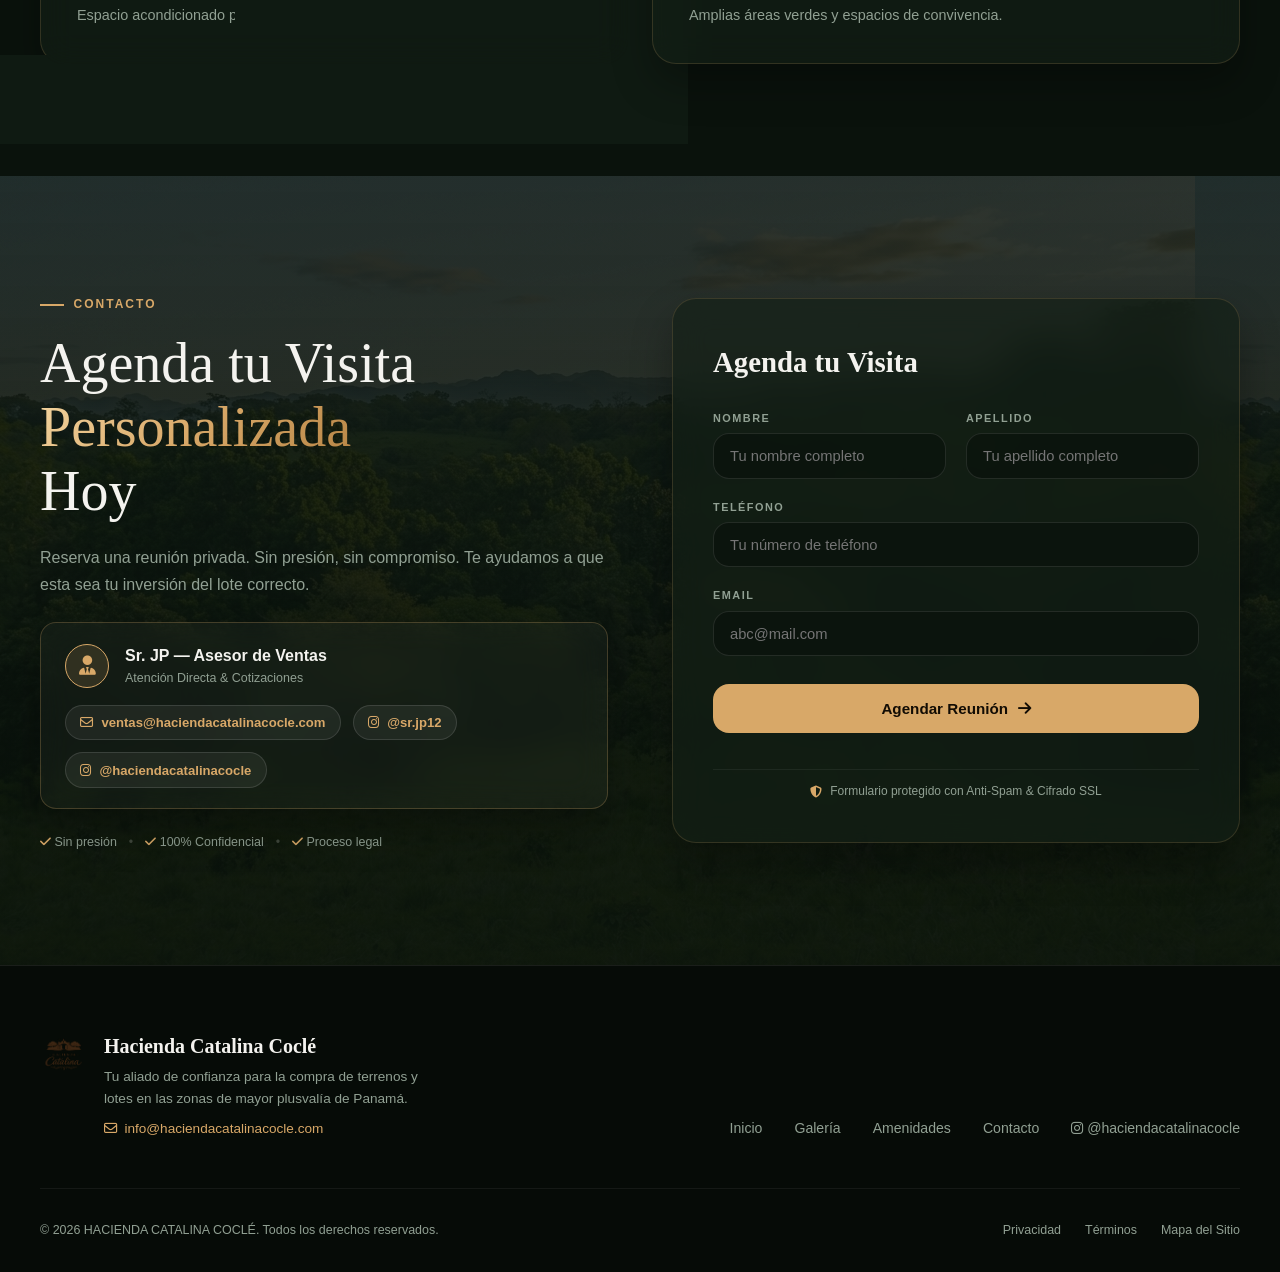
==== commit 8c963ff5: "img panel" ====
--- a/index.html
+++ b/index.html
@@ -262,7 +262,7 @@
           <!-- Image Column with floating badge -->
           <div class="filosofia-img-col">
             <div class="img-frame">
-              <img src="images/sections/filosofia_sunset.jpg" alt="Amanecer dorado en Hacienda Catalina Coclé"
+              <img src="images/raw_assets/toma_aerea1.png" alt="Amanecer dorado en Hacienda Catalina Coclé"
                 onerror="this.onerror=null; this.src='https://images.unsplash.com/photo-1500382017468-9049fed747ef?w=800&q=80';">
               <div class="floating-title-badge glass-card">
                 <div class="badge-big-num">100%</div>
@@ -361,7 +361,7 @@
 
           <article class="lote-card glass-card">
             <div class="lote-img-wrap">
-              <img src="images/lotes/lote_vista_natural.jpg" alt="Lote con Vista Natural Hacienda Catalina"
+              <img src="images/raw_assets/servix2.jpg" alt="Lote con Vista Natural Hacienda Catalina"
                 onerror="this.onerror=null; this.src='https://images.unsplash.com/photo-1570129477492-45c003edd2be?w=700&q=80';">
               <div class="lote-tags">
                 <span class="badge-green">Disponible</span>
@@ -386,8 +386,6 @@
           </article>
 
         </div>
-
-
 
       </div>
     </section>
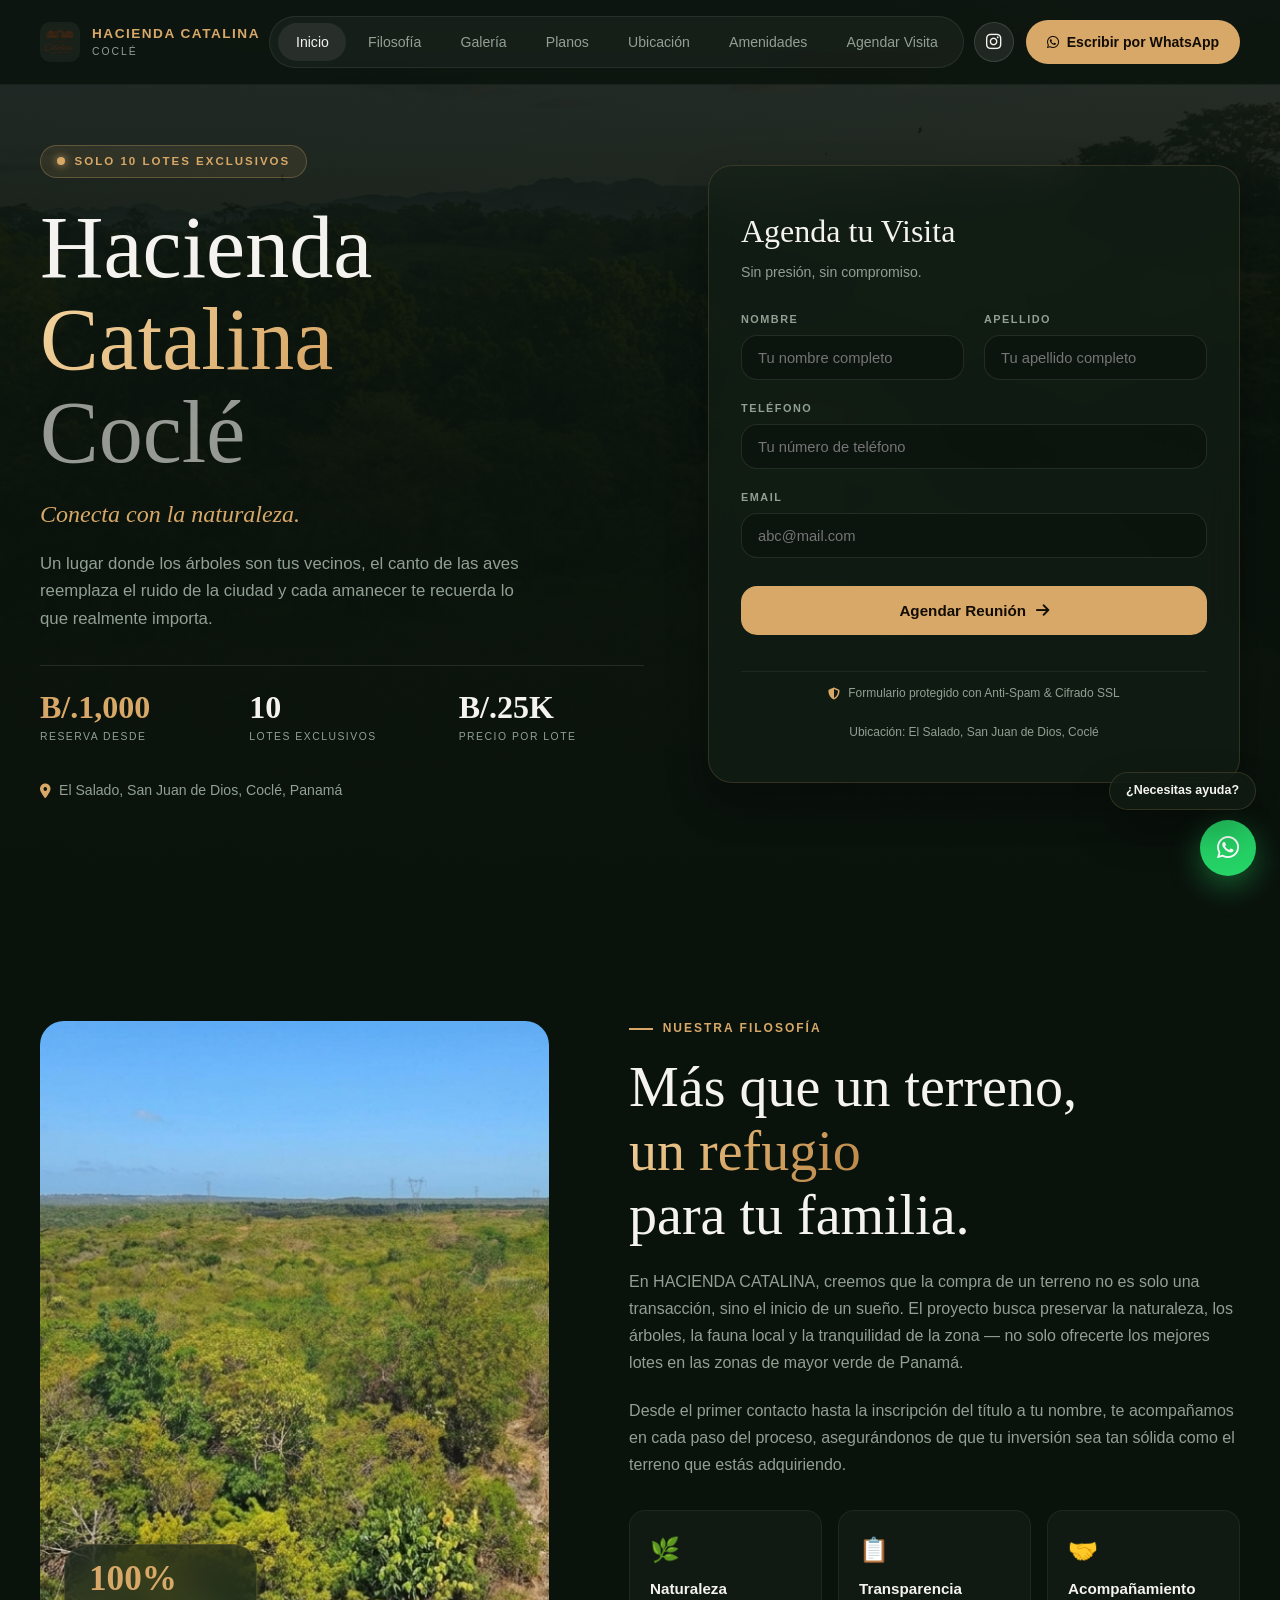
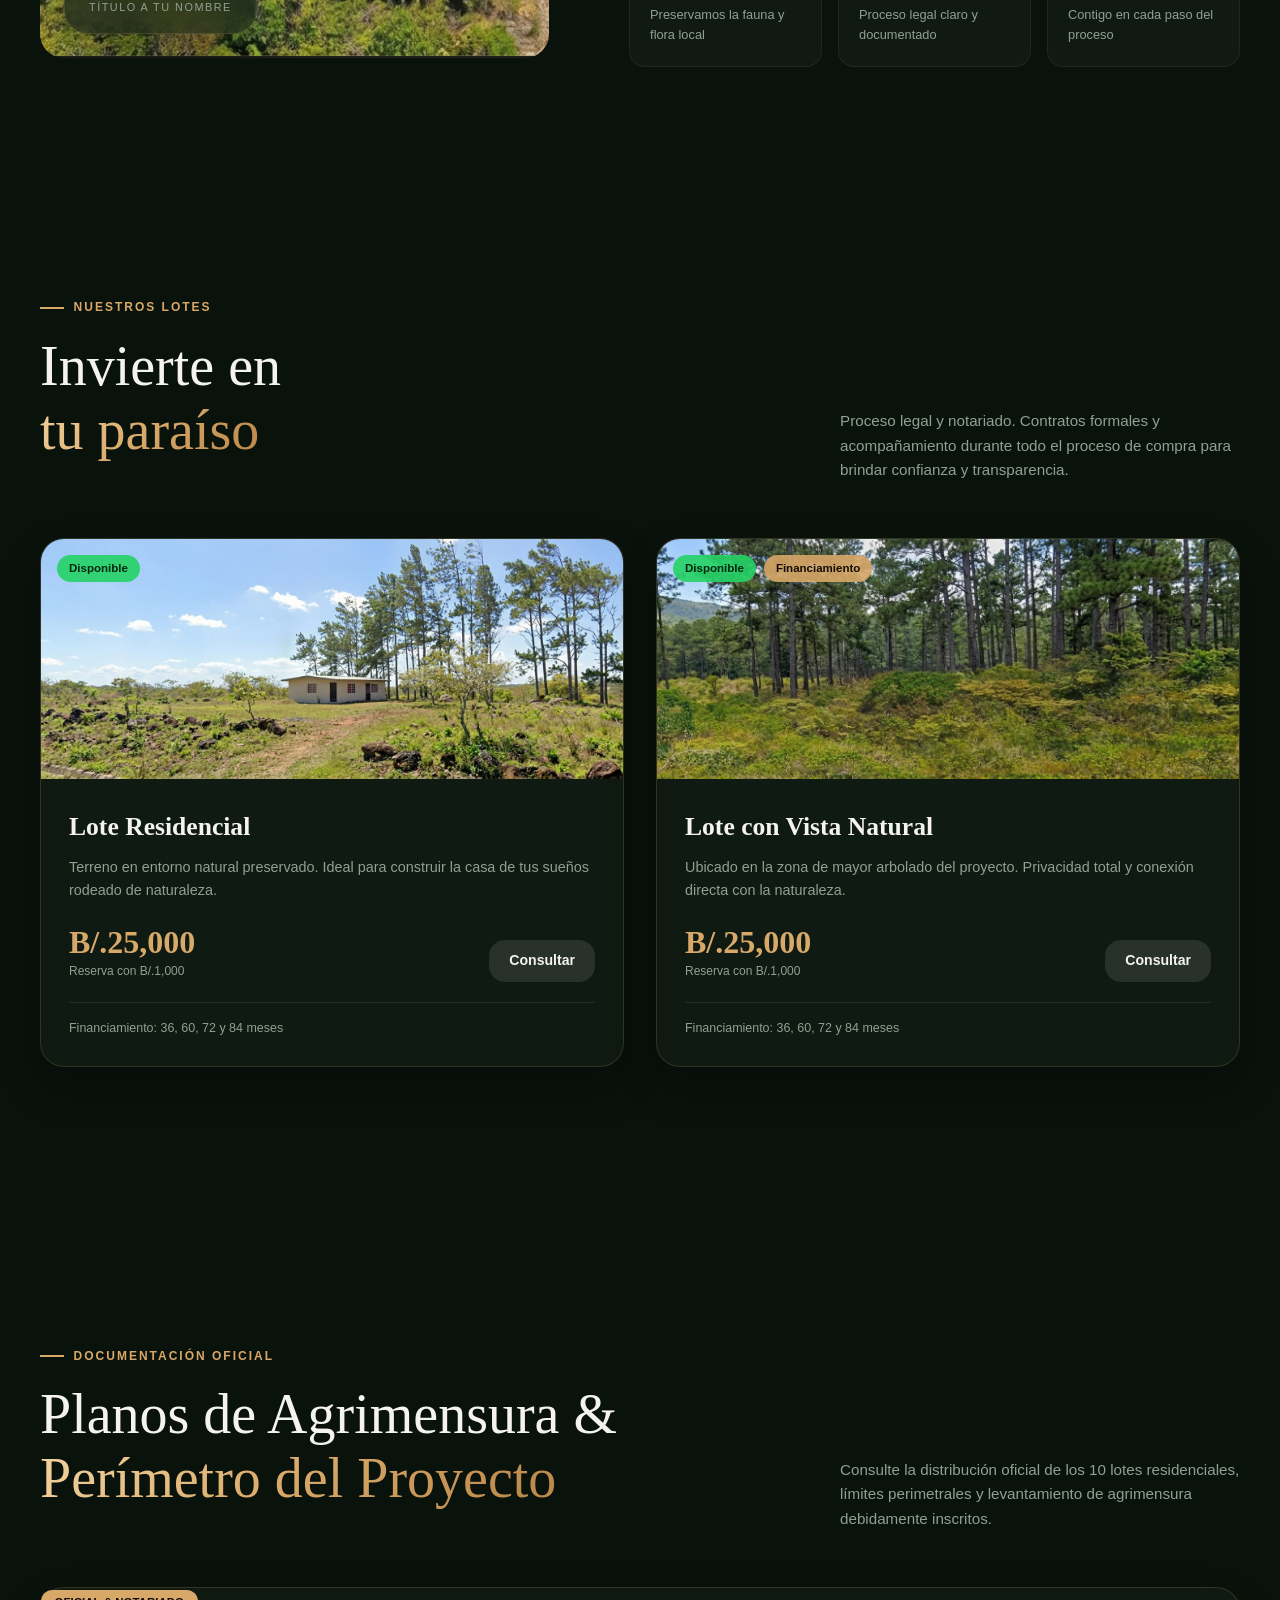
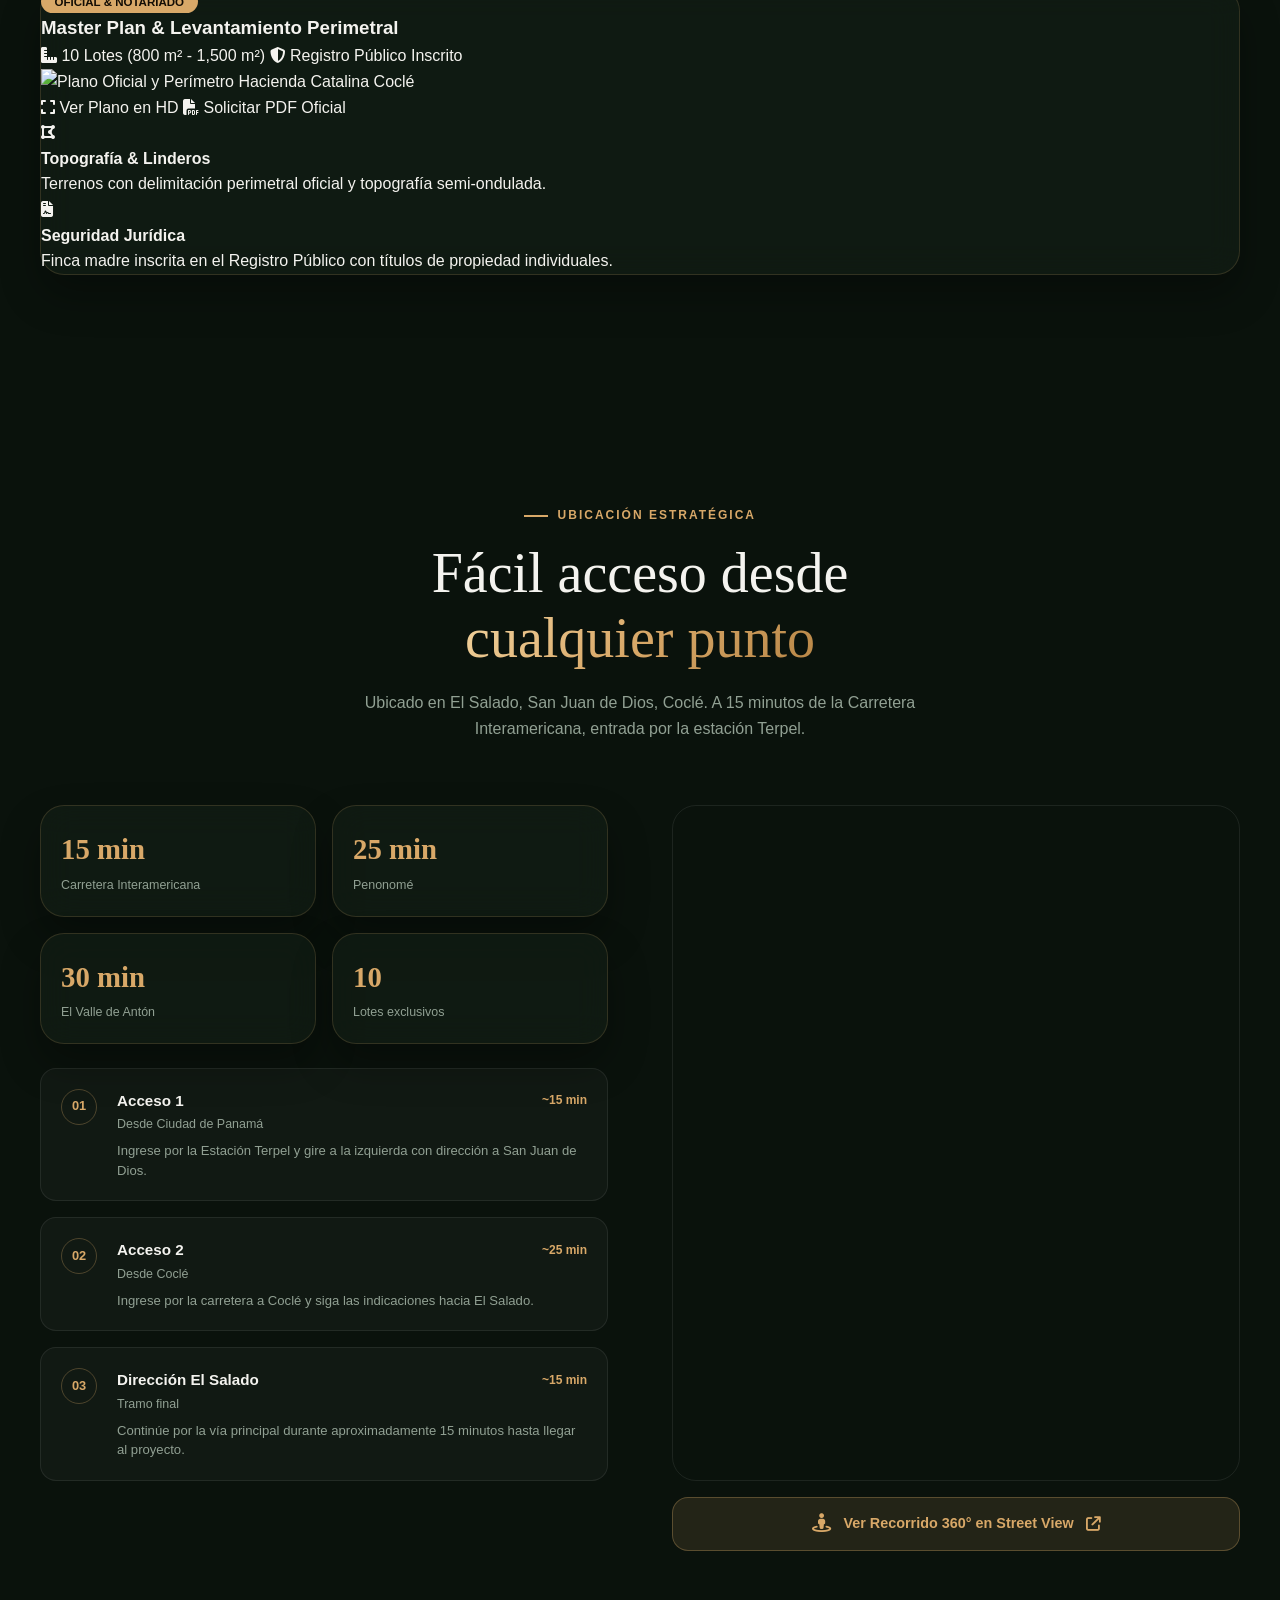
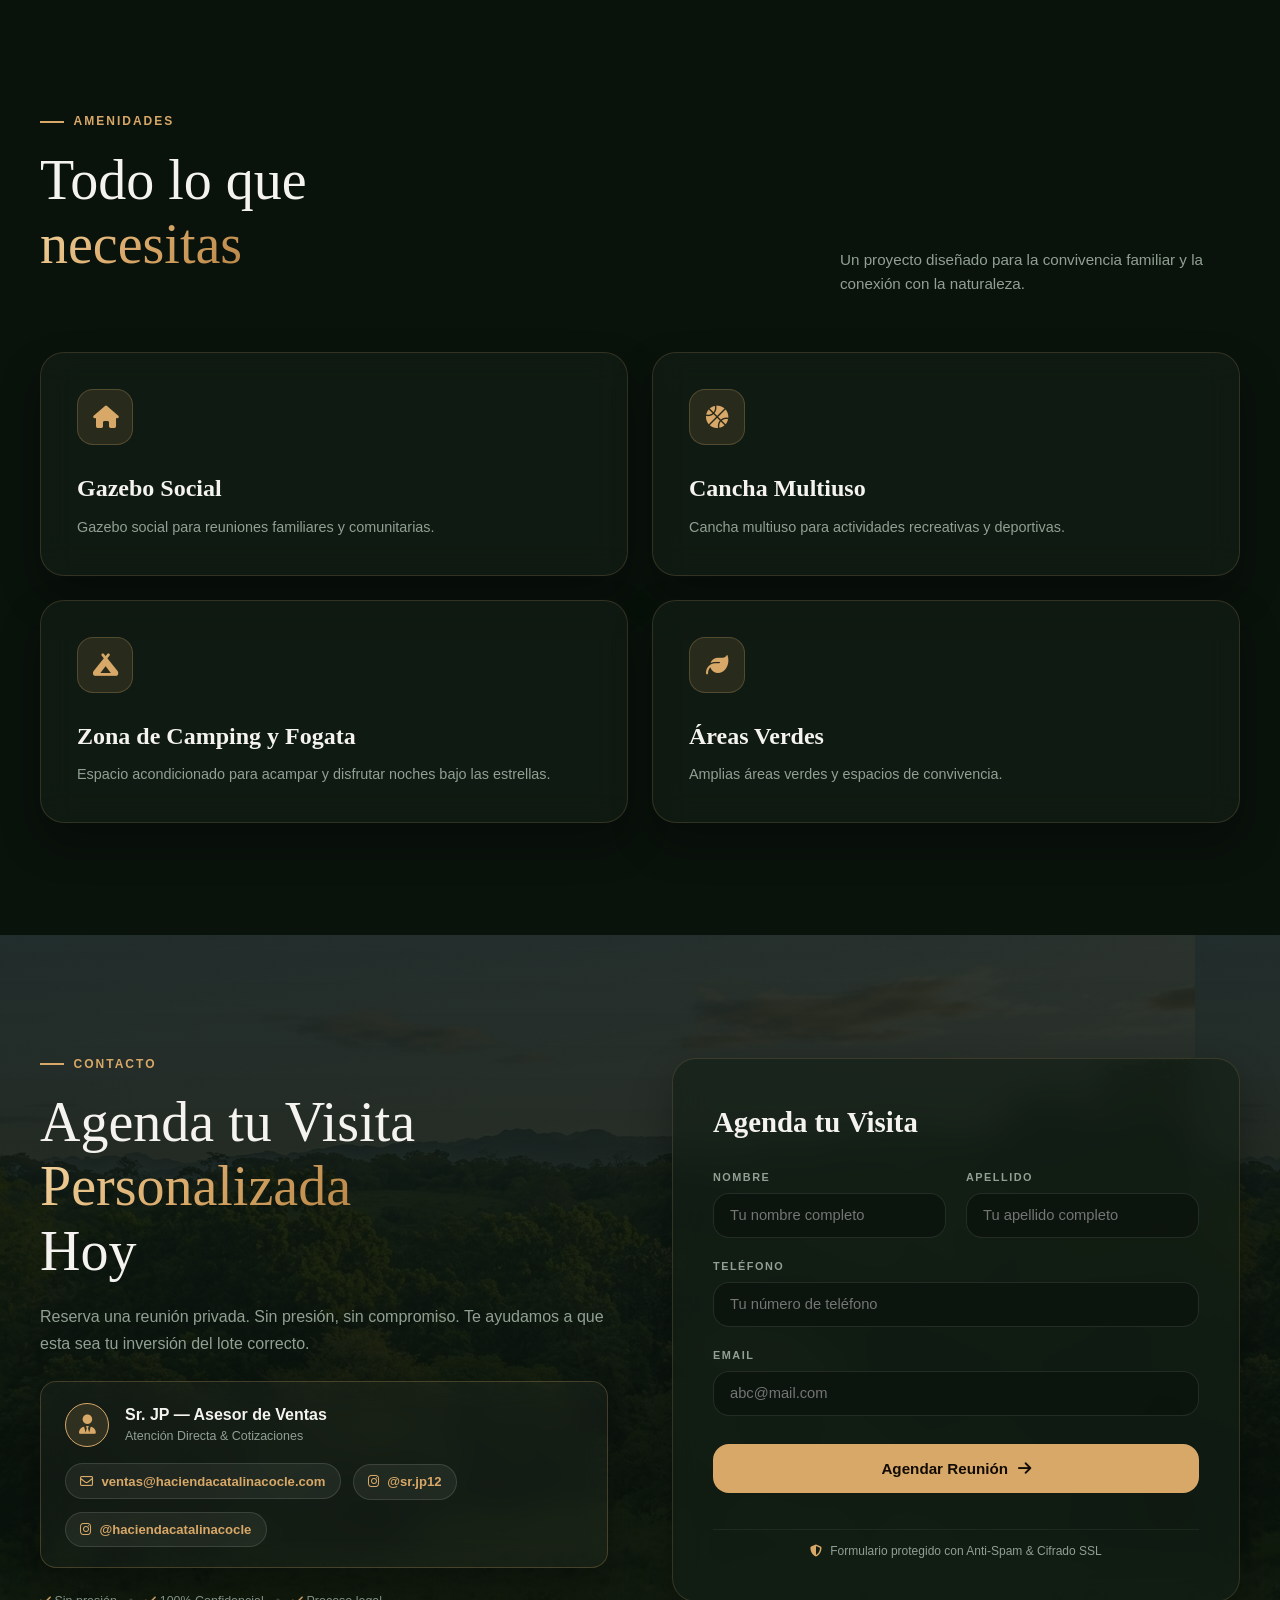
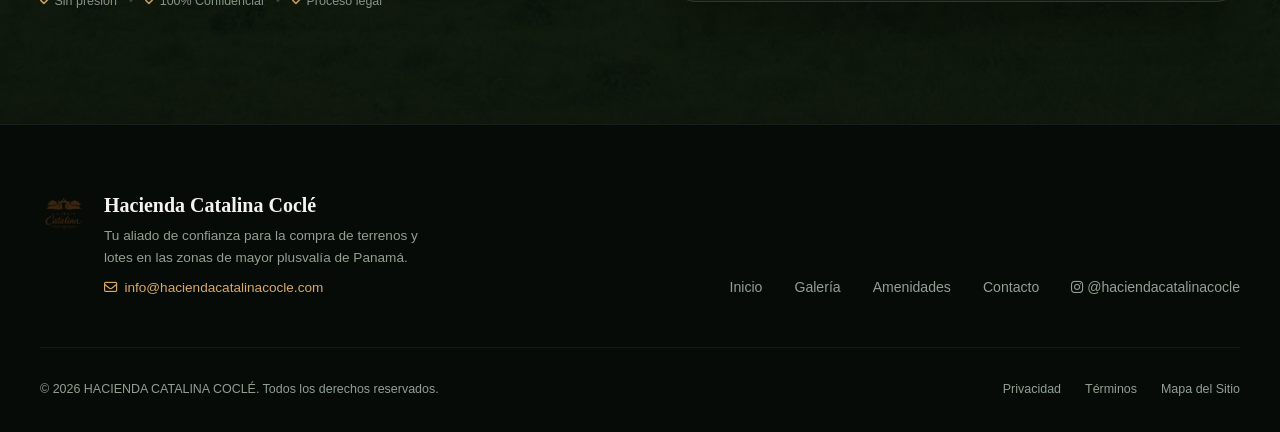
==== commit 2aaf4cd7: "Add official plans working section to index.html Added a new section for official plans and perimete" ====
--- a/index.html
+++ b/index.html
@@ -98,6 +98,7 @@
         <a href="#inicio" class="nav-link active">Inicio</a>
         <a href="#filosofia" class="nav-link">Filosofía</a>
         <a href="#galeria" class="nav-link">Galería</a>
+        <a href="#planos" class="nav-link">Planos</a>
         <a href="#ubicacion" class="nav-link">Ubicación</a>
         <a href="#amenidades" class="nav-link">Amenidades</a>
         <a href="#contacto" class="nav-link">Agendar Visita</a>
@@ -126,6 +127,7 @@
         <li><a href="#inicio"><span>Inicio</span><i class="fa-solid fa-arrow-right"></i></a></li>
         <li><a href="#filosofia"><span>Filosofía</span><i class="fa-solid fa-arrow-right"></i></a></li>
         <li><a href="#galeria"><span>Galería</span><i class="fa-solid fa-arrow-right"></i></a></li>
+        <li><a href="#planos"><span>Planos</span><i class="fa-solid fa-arrow-right"></i></a></li>
         <li><a href="#ubicacion"><span>Ubicación</span><i class="fa-solid fa-arrow-right"></i></a></li>
         <li><a href="#amenidades"><span>Amenidades</span><i class="fa-solid fa-arrow-right"></i></a></li>
         <li><a href="#contacto"><span>Agendar Visita</span><i class="fa-solid fa-arrow-right"></i></a></li>
@@ -385,6 +387,64 @@
             </div>
           </article>
 
+        </div>
+
+      </div>
+    </section>
+
+    <!-- SECTION 4: PLANOS Y PERÍMETRO OFICIAL -->
+    <section id="planos" class="section planos-section">
+      <div class="container">
+        <div class="section-header-flex">
+          <div>
+            <span class="section-tag-gold"><span class="tag-line"></span>Documentación Oficial</span>
+            <h2 class="section-heading">Planos de Agrimensura &<br><span class="gold-gradient">Perímetro del Proyecto</span></h2>
+          </div>
+          <p class="header-desc">
+            Consulte la distribución oficial de los 10 lotes residenciales, límites perimetrales y levantamiento de agrimensura debidamente inscritos.
+          </p>
+        </div>
+
+        <div class="blueprint-viewer-card glass-card">
+          <div class="blueprint-header-bar">
+            <div class="blueprint-title-wrap">
+              <span class="badge-gold-bold">OFICIAL & NOTARIADO</span>
+              <h3 class="blueprint-name">Master Plan & Levantamiento Perimetral</h3>
+            </div>
+            <div class="blueprint-specs-pills">
+              <span class="spec-chip"><i class="fa-solid fa-ruler-combined"></i> 10 Lotes (800 m² - 1,500 m²)</span>
+              <span class="spec-chip"><i class="fa-solid fa-shield-halved"></i> Registro Público Inscrito</span>
+            </div>
+          </div>
+
+          <div class="blueprint-image-container">
+            <img src="images/sections/plano_perimetral.jpg" alt="Plano Oficial y Perímetro Hacienda Catalina Coclé" class="blueprint-img">
+            <div class="blueprint-overlay-controls">
+              <a href="images/sections/plano_perimetral.jpg" target="_blank" class="btn-blueprint-zoom">
+                <i class="fa-solid fa-expand"></i> <span>Ver Plano en HD</span>
+              </a>
+              <a href="mailto:ventas@haciendacatalinacocle.com?subject=Solicitud%20de%20Planos%20Oficiales%20Hacienda%20Catalina" class="btn-blueprint-download">
+                <i class="fa-solid fa-file-pdf"></i> <span>Solicitar PDF Oficial</span>
+              </a>
+            </div>
+          </div>
+
+          <div class="blueprint-footer-info">
+            <div class="bp-info-item">
+              <i class="fa-solid fa-draw-polygon"></i>
+              <div>
+                <strong>Topografía & Linderos</strong>
+                <p>Terrenos con delimitación perimetral oficial y topografía semi-ondulada.</p>
+              </div>
+            </div>
+            <div class="bp-info-item">
+              <i class="fa-solid fa-file-contract"></i>
+              <div>
+                <strong>Seguridad Jurídica</strong>
+                <p>Finca madre inscrita en el Registro Público con títulos de propiedad individuales.</p>
+              </div>
+            </div>
+          </div>
         </div>
 
       </div>
